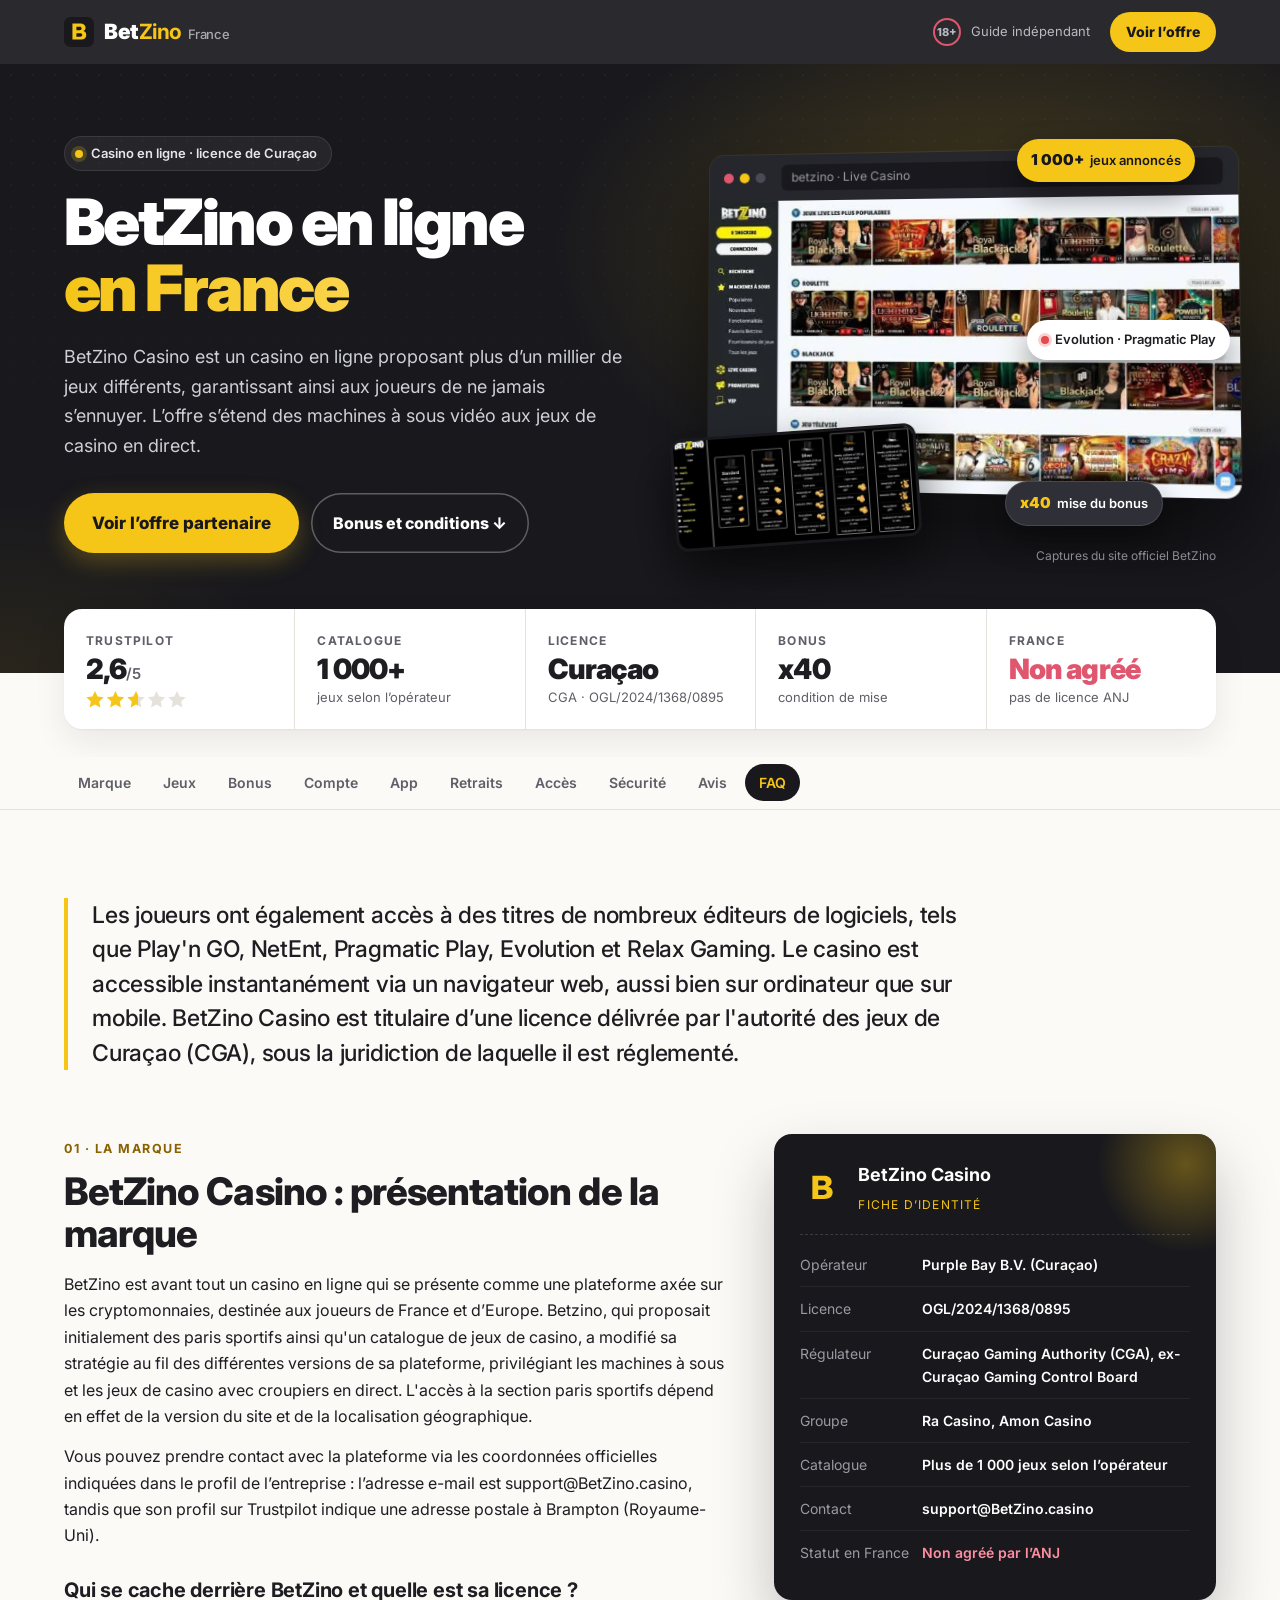
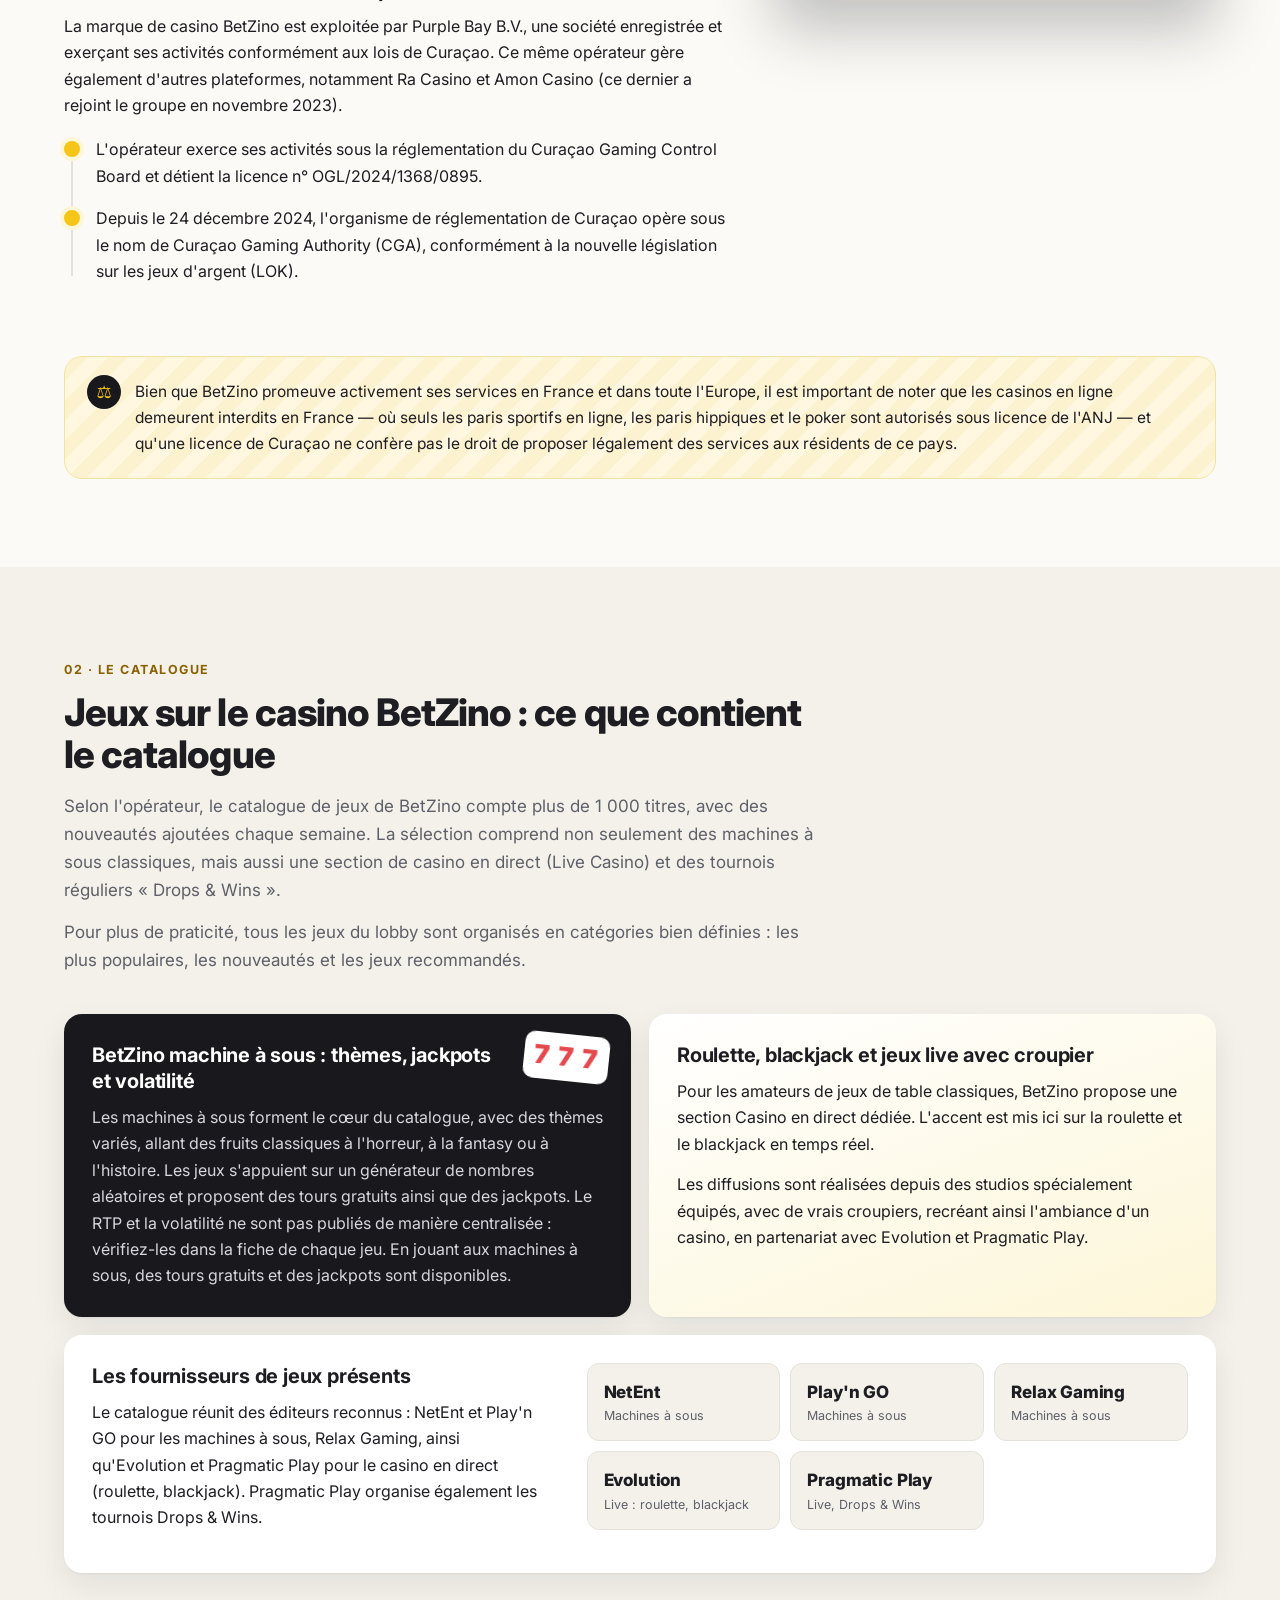
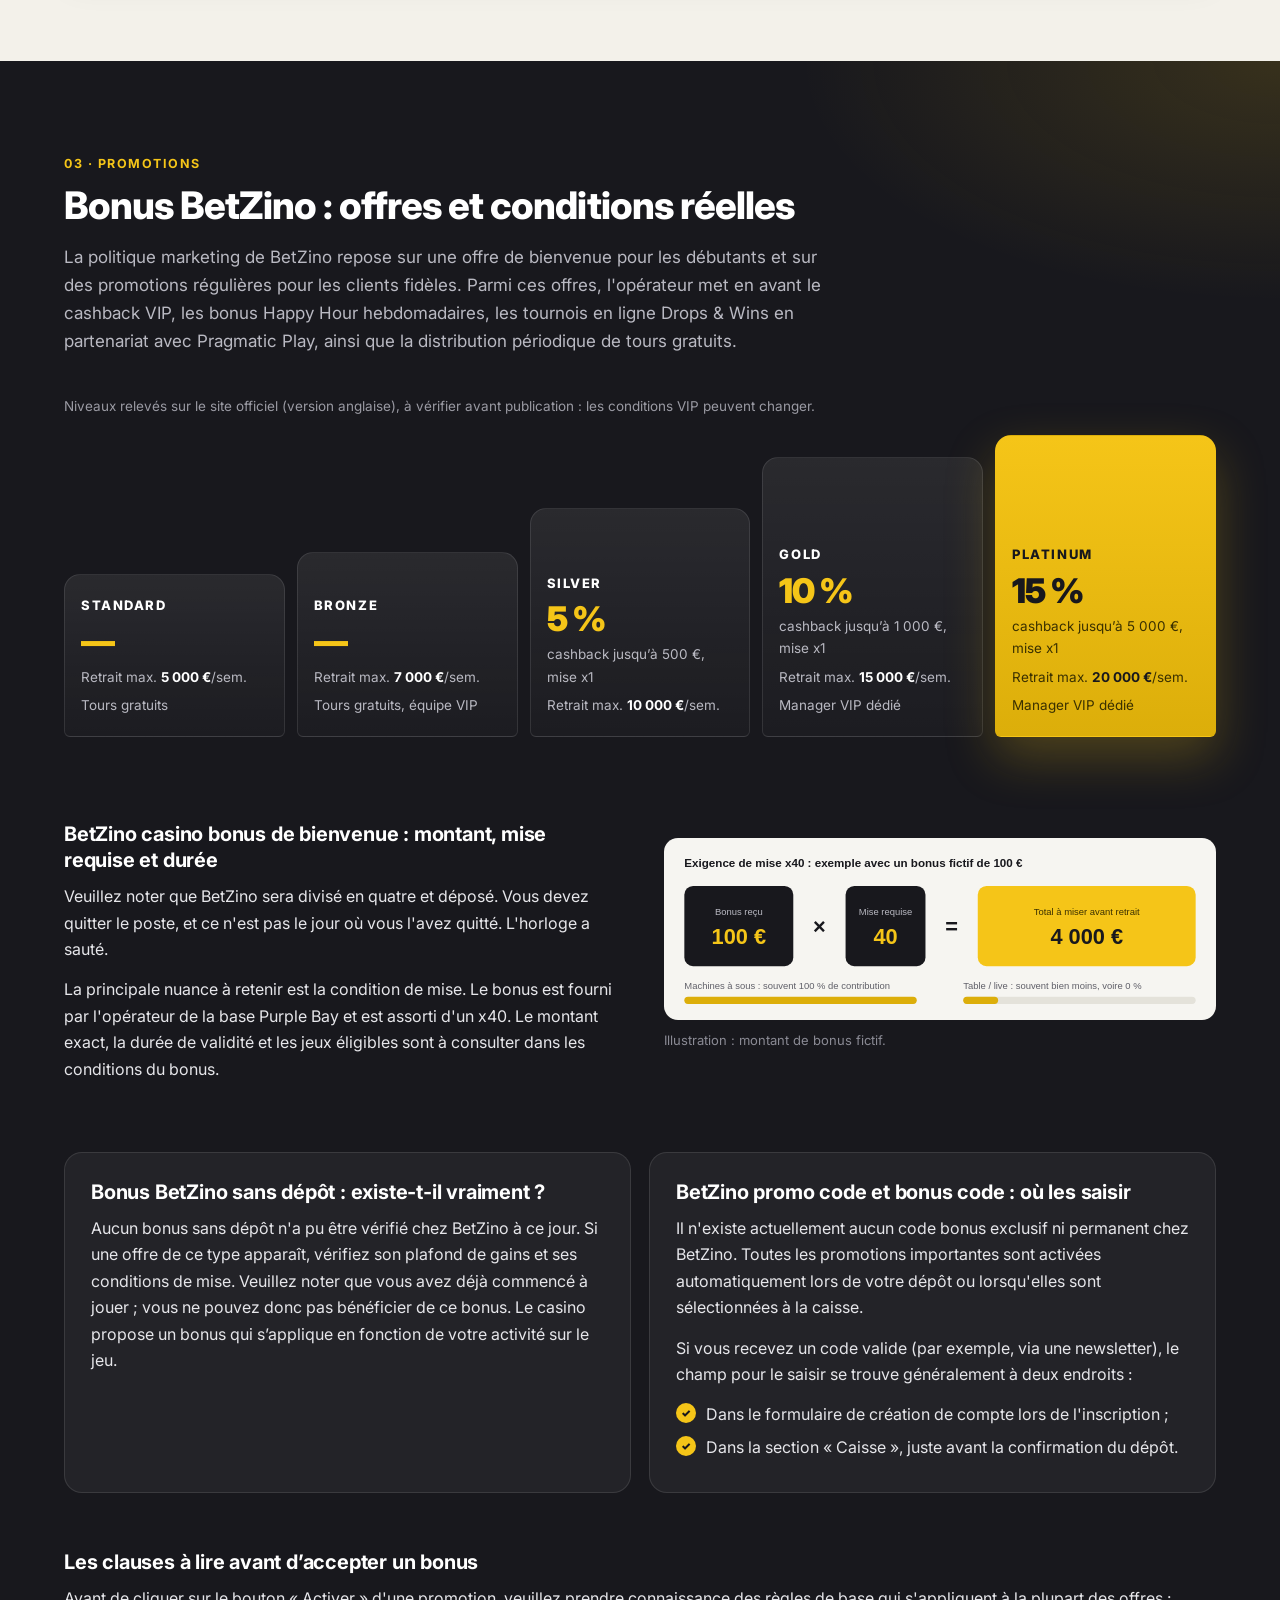
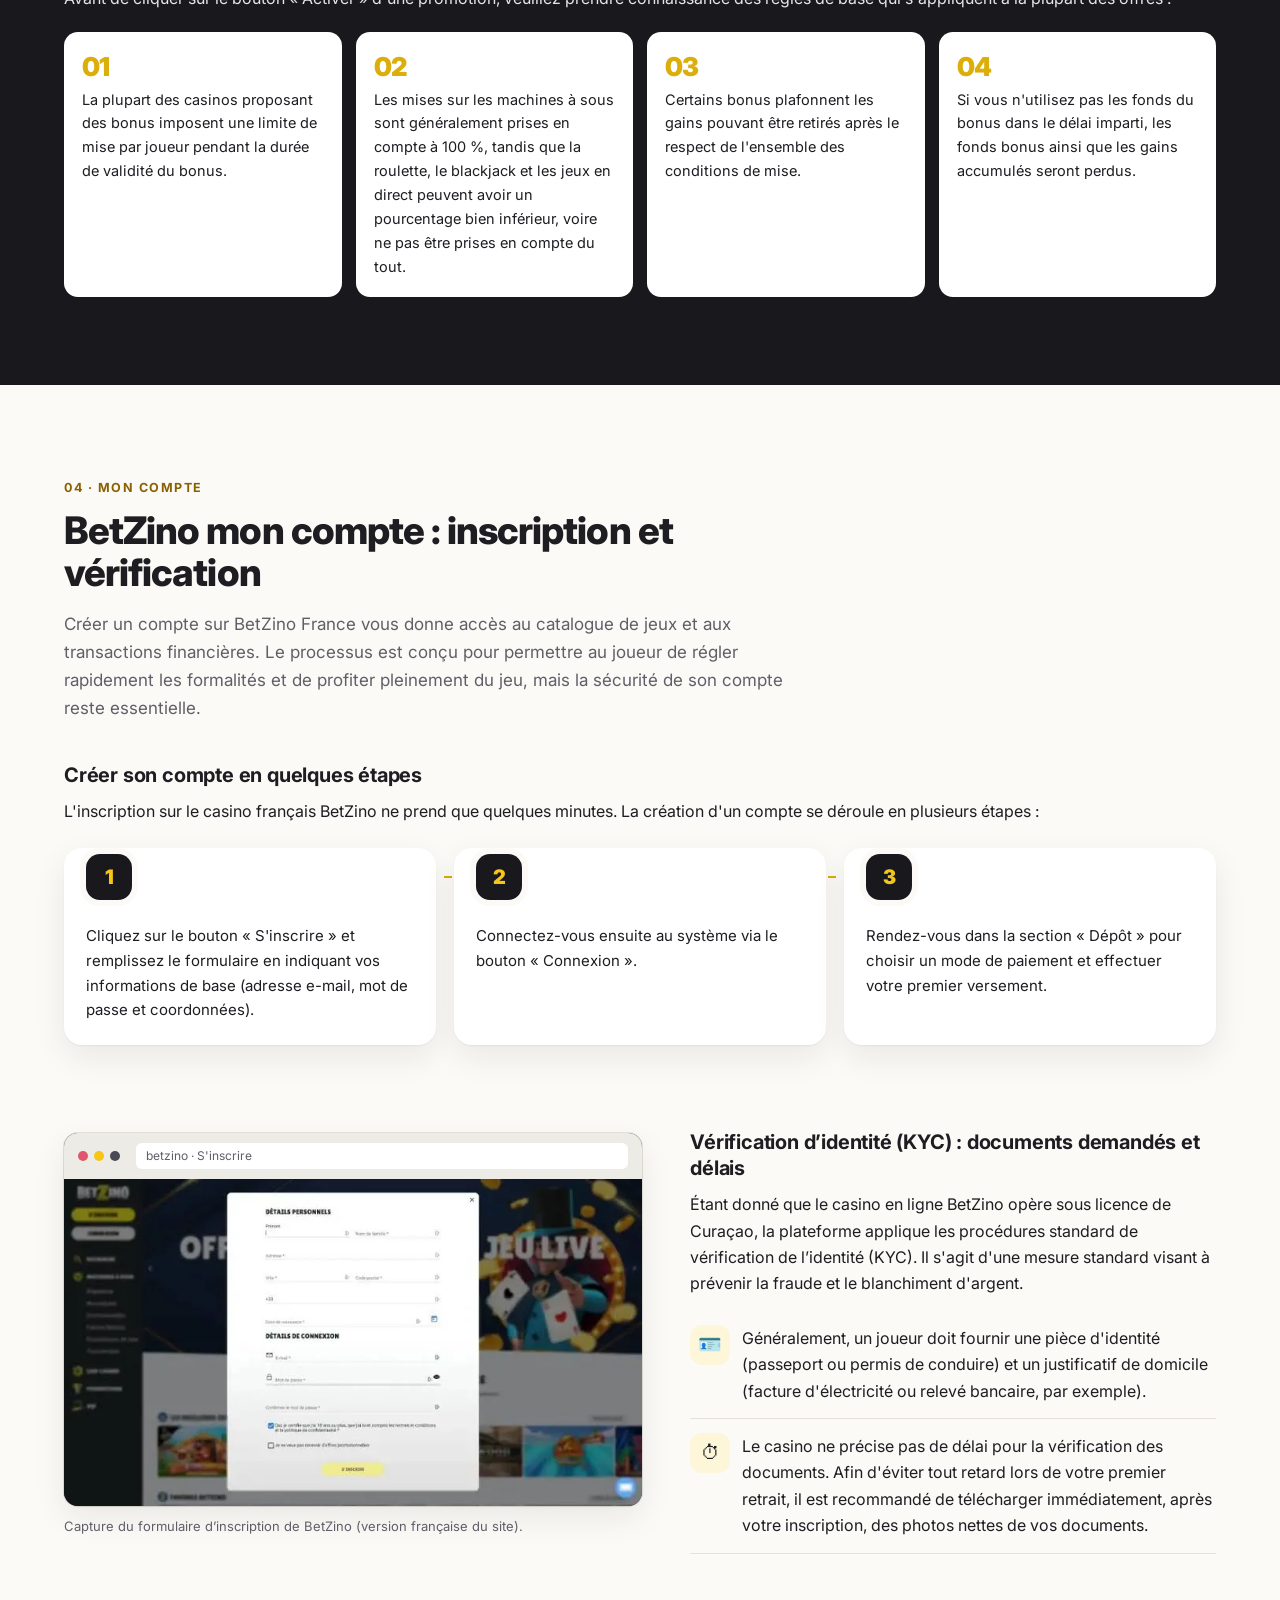
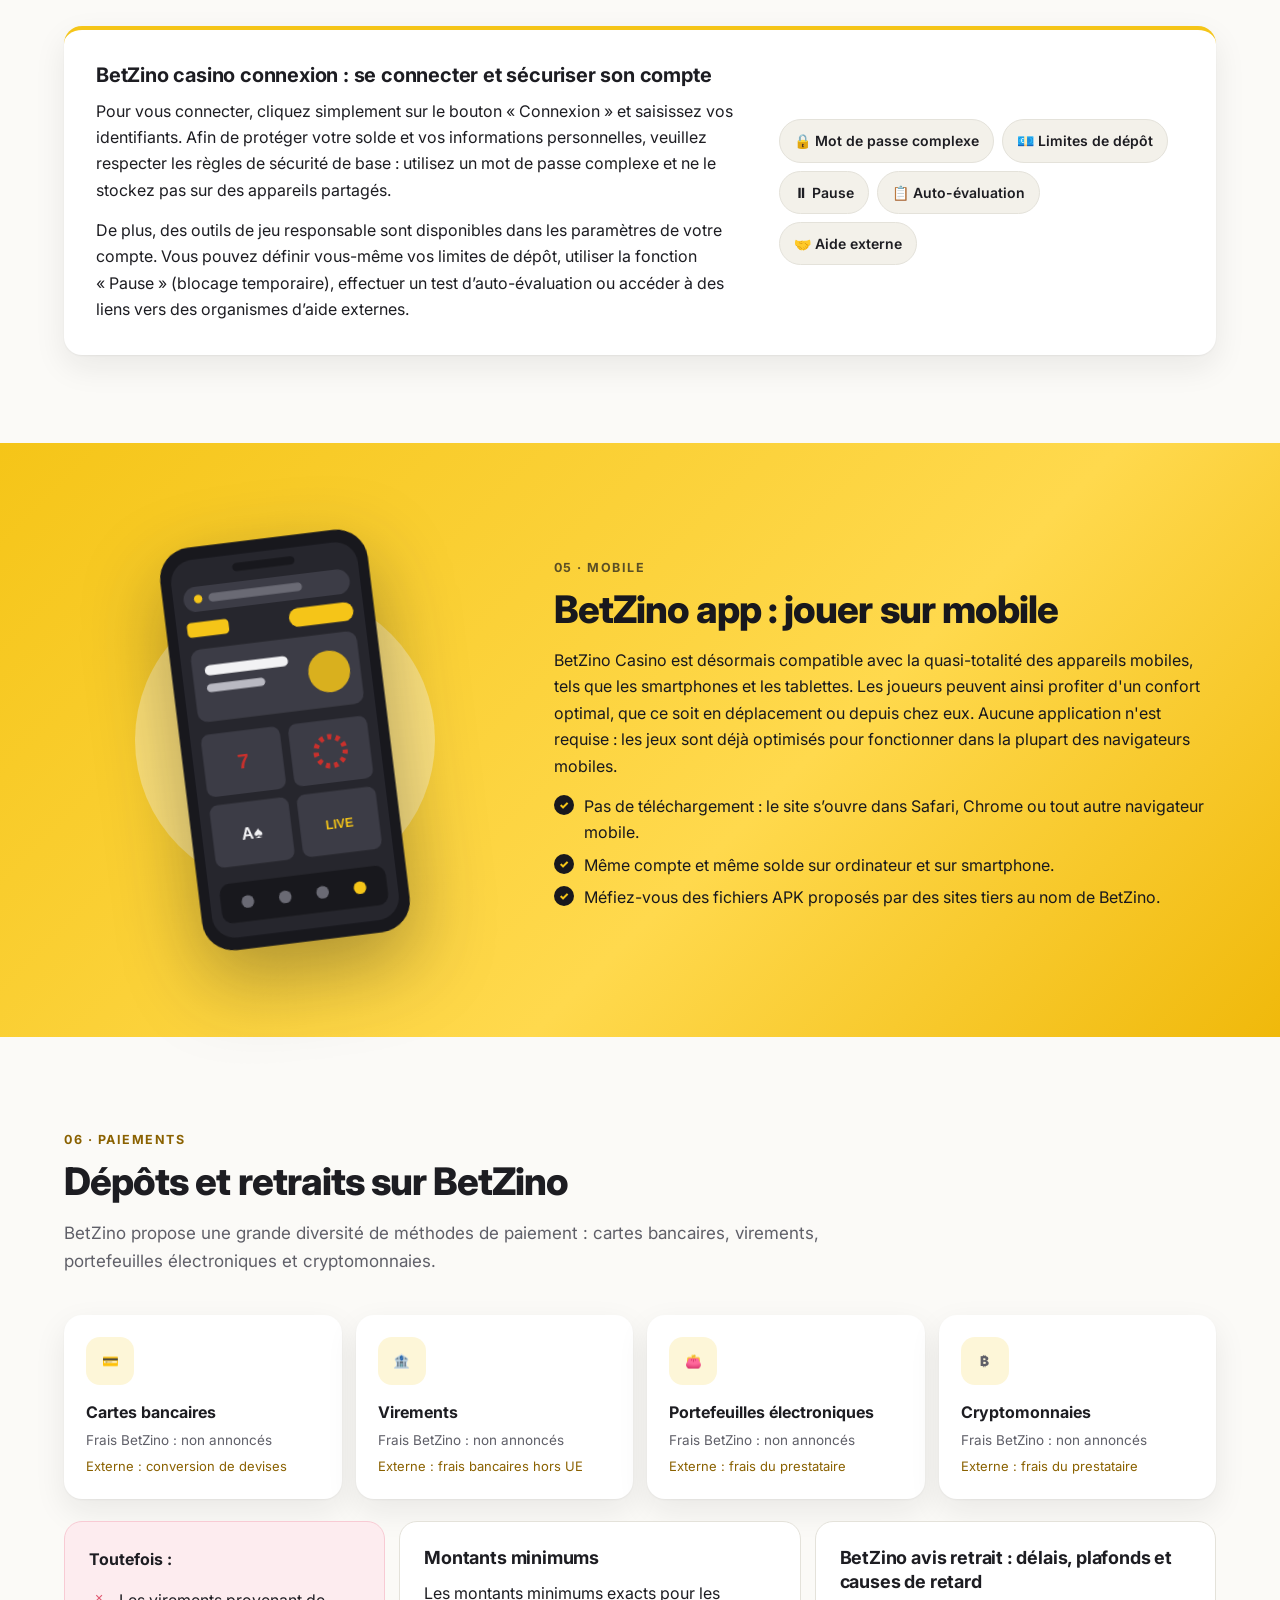
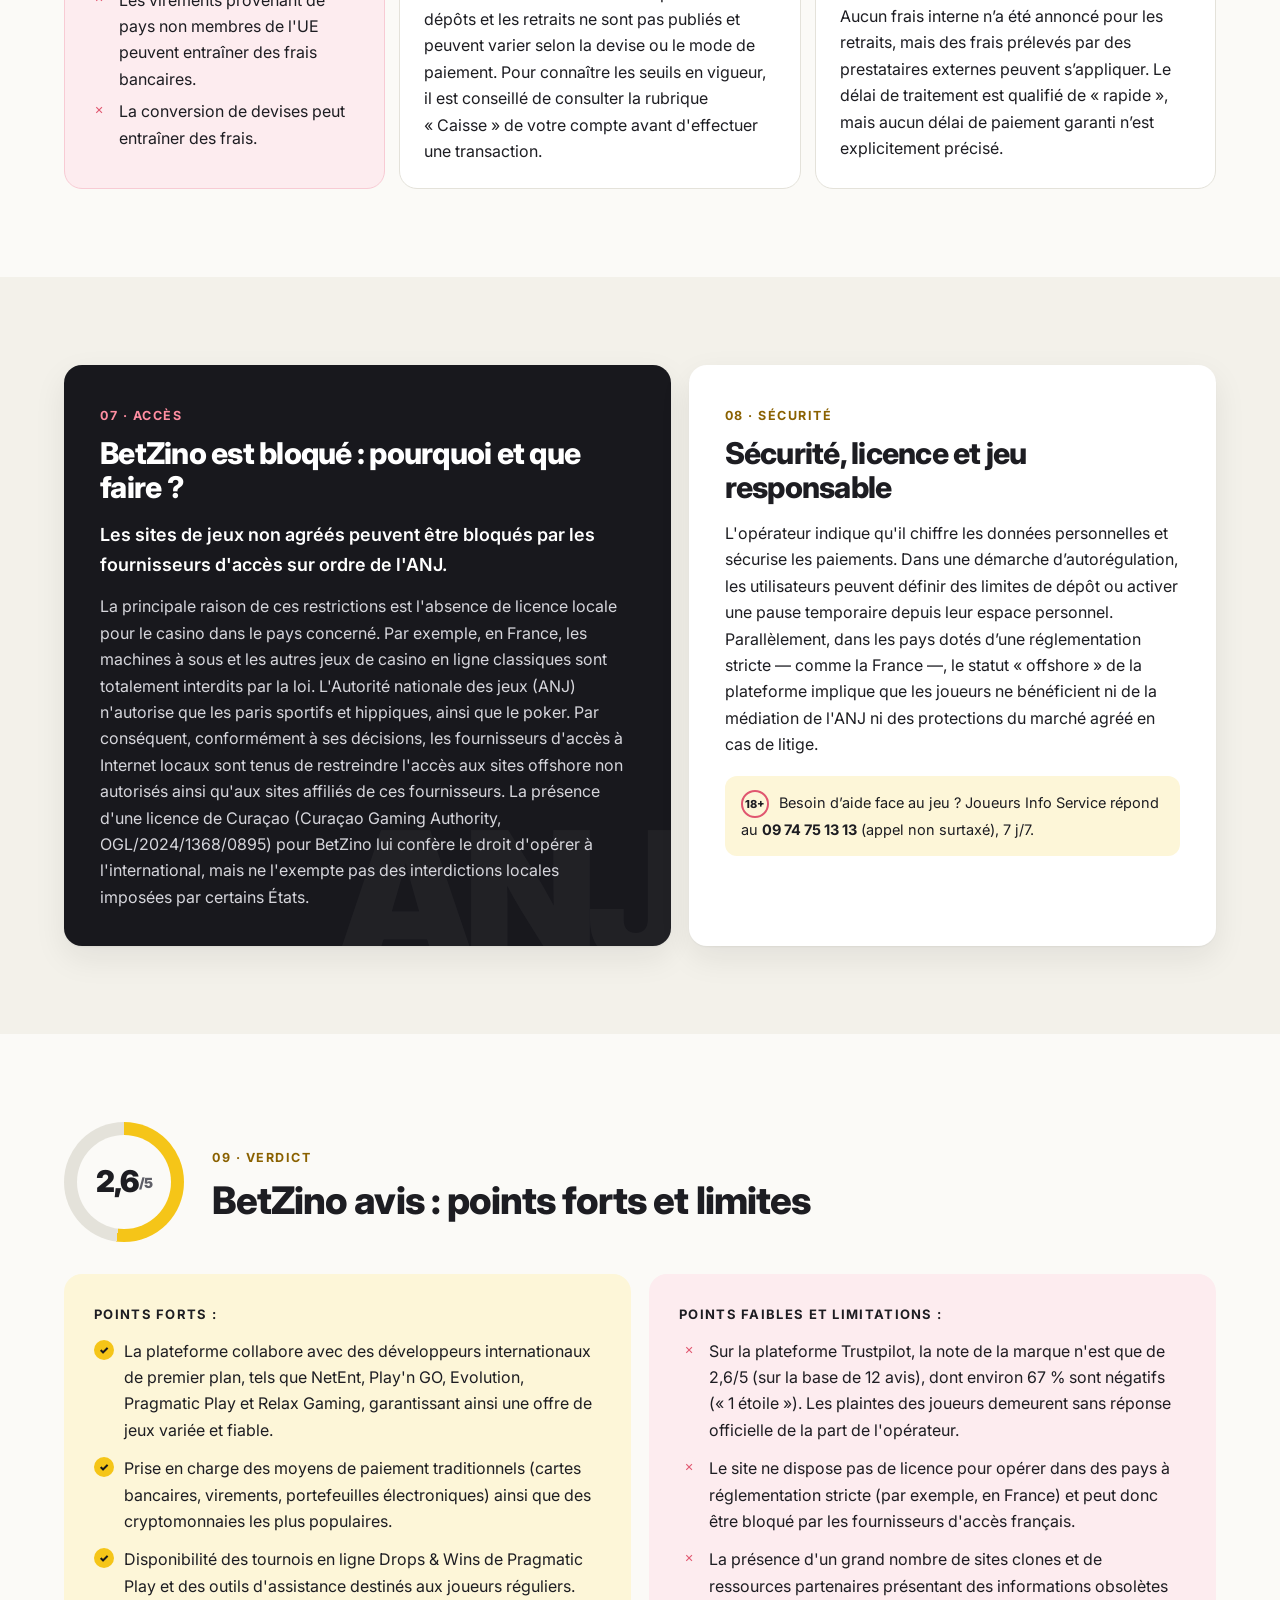
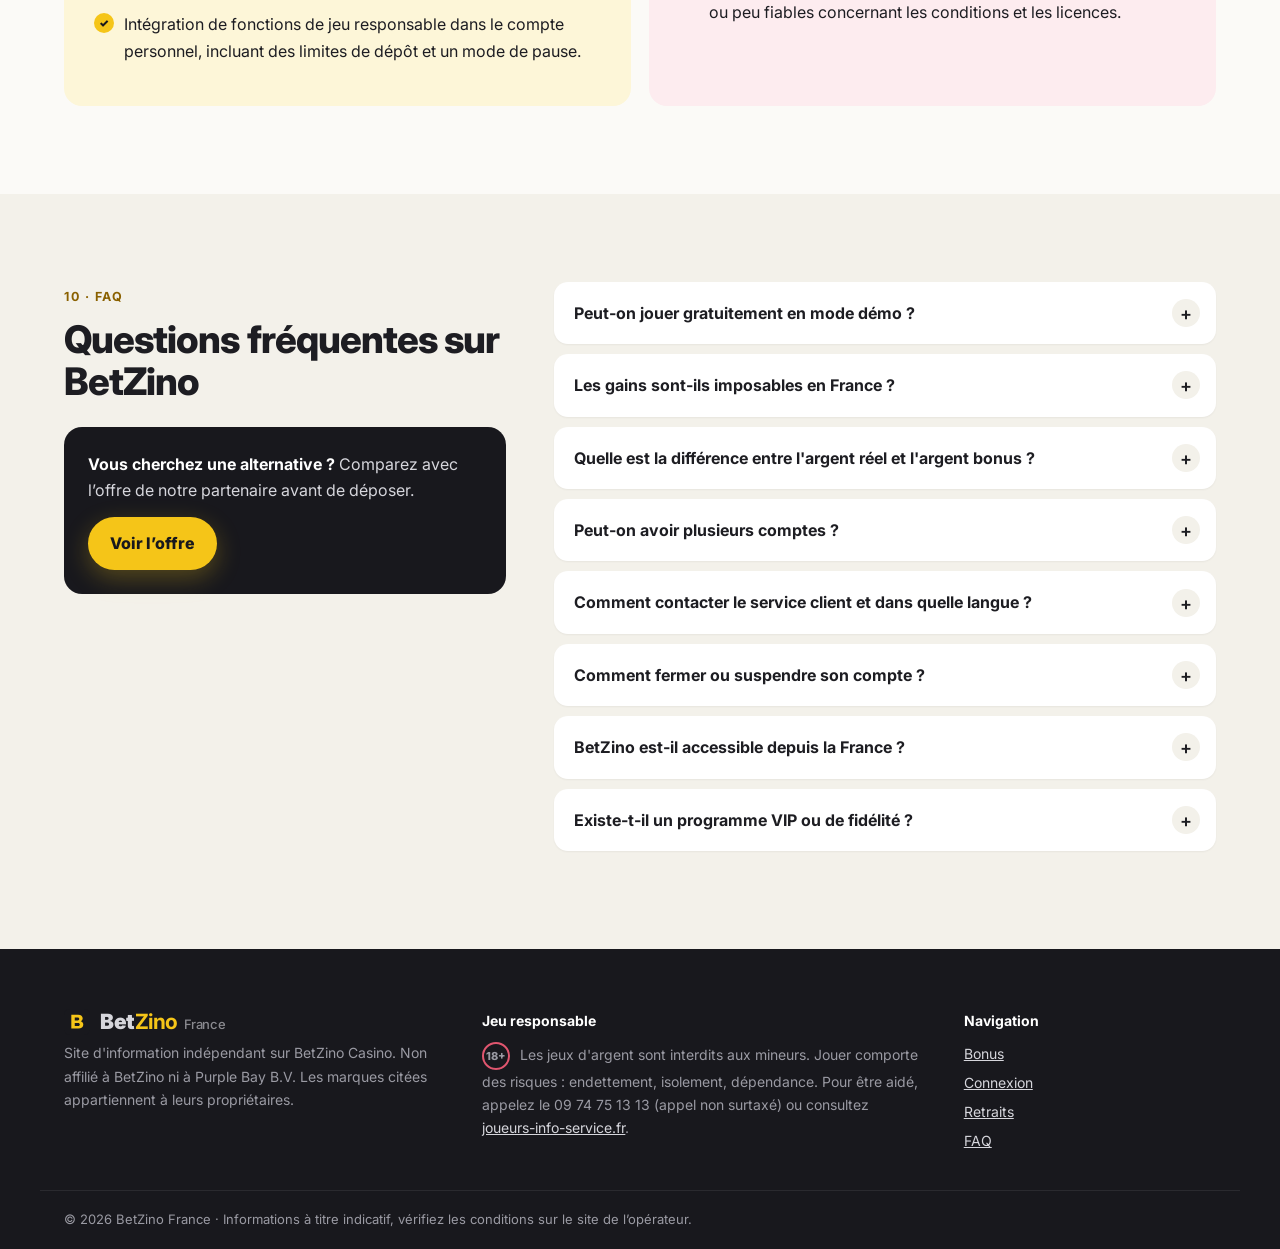
==== index.html @ 8e0146ec "BetZino FR homepage: static HTML/CSS/JS Co-Authored-By: Claude Opus 5.5 (1M context) <noreply@anthro" ====
<!doctype html>
<html lang="fr">
<head>
  <meta charset="utf-8">
  <meta name="viewport" content="width=device-width, initial-scale=1">
  <title>BetZino Casino : avis, bonus, jeux et connexion en France</title>
  <meta name="description" content="BetZino casino en ligne : machines à sous, jeux live, bonus, inscription et retraits. Conditions détaillées et avis à lire avant de jouer. 18+.">
  <link rel="canonical" href="https://betzino-fr.pages.dev/">
  <meta name="robots" content="index, follow">
  <meta property="og:type" content="website">
  <meta property="og:locale" content="fr_FR">
  <meta property="og:title" content="BetZino Casino : avis, bonus, jeux et connexion en France">
  <meta property="og:description" content="BetZino casino en ligne : machines à sous, jeux live, bonus, inscription et retraits. Conditions détaillées et avis à lire avant de jouer. 18+.">
  <meta property="og:url" content="https://betzino-fr.pages.dev/">
  <meta property="og:image" content="https://betzino-fr.pages.dev/img/og-cover.png?v=5">
  <meta property="og:image:width" content="1200">
  <meta property="og:image:height" content="630">
  <meta name="twitter:card" content="summary_large_image">
  <meta name="theme-color" content="#18181d">
  <link rel="icon" href="/img/favicon.svg?v=5" type="image/svg+xml">
  <link rel="icon" href="/img/favicon-32.png?v=5" sizes="32x32" type="image/png">
  <link rel="apple-touch-icon" href="/img/apple-touch-icon.png?v=5">
  <link rel="preconnect" href="https://fonts.googleapis.com">
  <link rel="preconnect" href="https://fonts.gstatic.com" crossorigin>
  <link href="https://fonts.googleapis.com/css2?family=Inter:wght@400;500;600;700;800;900&display=swap" rel="stylesheet">
  <link rel="stylesheet" href="/css/style.css?v=5">
  <script type="application/ld+json">
  {
    "@context": "https://schema.org",
    "@type": "WebPage",
    "name": "BetZino Casino : avis, bonus, jeux et connexion en France",
    "inLanguage": "fr-FR",
    "url": "https://betzino-fr.pages.dev/"
  }
  </script>
  <script type="application/ld+json">
  {
    "@context": "https://schema.org",
    "@type": "FAQPage",
    "mainEntity": [
      {"@type": "Question", "name": "Peut-on jouer gratuitement en mode démo ?", "acceptedAnswer": {"@type": "Answer", "text": "Le casino n'a pas confirmé la disponibilité d'un mode démo gratuit et sans inscription. Pour tester certaines machines à sous en argent fictif, veuillez vous renseigner directement dans le lobby de la plateforme."}},
      {"@type": "Question", "name": "Les gains sont-ils imposables en France ?", "acceptedAnswer": {"@type": "Answer", "text": "En règle générale, les gains des jeux de hasard des joueurs amateurs ne sont pas imposables en France. Cependant, les casinos en ligne étant interdits dans le pays, il est conseillé de consulter un conseiller fiscal pour toute question fiscale spécifique."}},
      {"@type": "Question", "name": "Quelle est la différence entre l'argent réel et l'argent bonus ?", "acceptedAnswer": {"@type": "Answer", "text": "Les fonds réels sont disponibles pour retrait à tout moment, dans la limite des conditions de la caisse. Le solde bonus est soumis à des conditions de mise obligatoires : la mise standard sur le réseau de cet opérateur est de x40. Les fonds ne sont transférés sur le compte principal qu'une fois ces conditions remplies."}},
      {"@type": "Question", "name": "Peut-on avoir plusieurs comptes ?", "acceptedAnswer": {"@type": "Answer", "text": "Il n'existe pas de réglementation spécifique concernant la création de comptes multiples par une même personne dans les informations publiques. Cependant, conformément aux règles générales de la plupart des casinos en ligne, un seul compte est autorisé. Les détails figurent dans les conditions générales d'utilisation."}},
      {"@type": "Question", "name": "Comment contacter le service client et dans quelle langue ?", "acceptedAnswer": {"@type": "Answer", "text": "Le service d'assistance est disponible 24 h/24 et 7 j/7. Vous pouvez contacter les opérateurs par e-mail à l'adresse support@BetZino.casino. Aucune information n'est disponible concernant l'assistance en français du service."}},
      {"@type": "Question", "name": "Comment fermer ou suspendre son compte ?", "acceptedAnswer": {"@type": "Answer", "text": "La section « Jeu responsable » de votre compte personnel vous permet de suspendre temporairement votre compte. BetZino ne fournit pas de procédure détaillée pour fermer définitivement votre profil."}},
      {"@type": "Question", "name": "BetZino est-il accessible depuis la France ?", "acceptedAnswer": {"@type": "Answer", "text": "BetZino se présente comme une plateforme destinée aux utilisateurs français et européens, mais en France, les casinos en ligne sont officiellement interdits. La licence internationale de Curaçao ne lui confère pas le droit légal de proposer ses services aux résidents français."}},
      {"@type": "Question", "name": "Existe-t-il un programme VIP ou de fidélité ?", "acceptedAnswer": {"@type": "Answer", "text": "Oui, le casino annonce la mise en place d'un système de cashback VIP. En règle générale, dans les projets de ce groupe, la participation à des programmes de fidélité spéciaux s’effectue sur invitation personnelle et est réservée aux joueurs les plus actifs."}}
    ]
  }
  </script>
</head>
<body>

<a class="skip" href="#contenu">Aller au contenu</a>

<header class="site-header">
  <div class="wrap header-row">
    <a class="logo" href="/" aria-label="BetZino France, accueil">
      <img src="/img/favicon.svg?v=5" alt="" width="30" height="30">
      <span>Bet<b>Zino</b> <small>France</small></span>
    </a>
    <span class="header-tag"><span class="badge-18">18+</span> Guide indépendant</span>
    <a class="btn btn-sm" href="https://vodds.com/?utm_source=orbitx-bet-fr" target="_blank" rel="nofollow sponsored noopener" data-cta="vodds">Voir l’offre</a>
  </div>
</header>

<section class="hero">
  <div class="wrap hero-grid">
    <div class="hero-text">
      <p class="eyebrow"><span class="dot"></span> Casino en ligne · licence de Curaçao</p>
      <h1>BetZino en ligne <span class="hl">en France</span></h1>
      <p class="lead">BetZino Casino est un casino en ligne proposant plus d’un millier de jeux différents, garantissant ainsi aux joueurs de ne jamais s’ennuyer. L’offre s’étend des machines à sous vidéo aux jeux de casino en direct.</p>
      <div class="hero-cta">
        <a class="btn btn-lg" href="https://vodds.com/?utm_source=orbitx-bet-fr" target="_blank" rel="nofollow sponsored noopener" data-cta="vodds">Voir l’offre partenaire</a>
        <a class="btn btn-ghost" href="#bonus">Bonus et conditions ↓</a>
      </div>
    </div>
    <figure class="hero-shot">
      <div class="browser">
        <div class="browser-bar"><i></i><i></i><i></i><span>betzino · Live Casino</span></div>
        <img src="/img/betzino-live-casino.webp?v=5" alt="Lobby Live Casino de BetZino : blackjack, roulette et jeux télévisés" width="736" height="417">
      </div>
      <div class="shot-mini">
        <img src="/img/betzino-vip-niveaux.webp?v=5" alt="Niveaux VIP de BetZino" width="1200" height="536">
      </div>
      <span class="chip chip-a"><b>1 000+</b> jeux annoncés</span>
      <span class="chip chip-b"><i class="live"></i> Evolution · Pragmatic Play</span>
      <span class="chip chip-c"><b>x40</b> mise du bonus</span>
      <figcaption>Captures du site officiel BetZino</figcaption>
    </figure>
  </div>
</section>

<!-- TEST TEXT -->
<div class="wrap">
  <div class="scorecard">
    <div class="score-cell">
      <span class="score-k">Trustpilot</span>
      <strong>2,6<small>/5</small></strong>
      <span class="stars" style="--p:52%" aria-hidden="true"></span>
    </div>
    <div class="score-cell"><span class="score-k">Catalogue</span><strong>1 000+</strong><span class="score-s">jeux selon l’opérateur</span></div>
    <div class="score-cell"><span class="score-k">Licence</span><strong>Curaçao</strong><span class="score-s">CGA · OGL/2024/1368/0895</span></div>
    <div class="score-cell"><span class="score-k">Bonus</span><strong>x40</strong><span class="score-s">condition de mise</span></div>
    <div class="score-cell score-bad"><span class="score-k">France</span><strong>Non agréé</strong><span class="score-s">pas de licence ANJ</span></div>
  </div>
</div>
<!-- /TEST TEXT -->

<nav class="subnav" aria-label="Sommaire">
  <div class="wrap subnav-row">
    <a href="#marque">Marque</a>
    <a href="#jeux">Jeux</a>
    <a href="#bonus">Bonus</a>
    <a href="#compte">Compte</a>
    <a href="#app">App</a>
    <a href="#paiements">Retraits</a>
    <a href="#bloque">Accès</a>
    <a href="#securite">Sécurité</a>
    <a href="#avis">Avis</a>
    <a href="#faq">FAQ</a>
  </div>
</nav>

<main id="contenu">

  <!-- ============ INTRO + MARQUE ============ -->
  <section id="marque" class="block">
    <div class="wrap">
      <p class="intro reveal">Les joueurs ont également accès à des titres de nombreux éditeurs de logiciels, tels que Play'n GO, NetEnt, Pragmatic Play, Evolution et Relax Gaming. Le casino est accessible instantanément via un navigateur web, aussi bien sur ordinateur que sur mobile. BetZino Casino est titulaire d’une licence délivrée par l'autorité des jeux de Curaçao (CGA), sous la juridiction de laquelle il est réglementé.</p>

      <div class="split split-wide">
        <div class="prose reveal">
          <span class="kicker">01 · La marque</span>
          <h2>BetZino Casino : présentation de la marque</h2>
          <p>BetZino est avant tout un casino en ligne qui se présente comme une plateforme axée sur les cryptomonnaies, destinée aux joueurs de France et d’Europe. Betzino, qui proposait initialement des paris sportifs ainsi qu'un catalogue de jeux de casino, a modifié sa stratégie au fil des différentes versions de sa plateforme, privilégiant les machines à sous et les jeux de casino avec croupiers en direct. L'accès à la section paris sportifs dépend en effet de la version du site et de la localisation géographique.</p>
          <p>Vous pouvez prendre contact avec la plateforme via les coordonnées officielles indiquées dans le profil de l’entreprise : l’adresse e-mail est support@BetZino.casino, tandis que son profil sur Trustpilot indique une adresse postale à Brampton (Royaume-Uni).</p>

          <h3>Qui se cache derrière BetZino et quelle est sa licence ?</h3>
          <p>La marque de casino BetZino est exploitée par Purple Bay B.V., une société enregistrée et exerçant ses activités conformément aux lois de Curaçao. Ce même opérateur gère également d'autres plateformes, notamment Ra Casino et Amon Casino (ce dernier a rejoint le groupe en novembre 2023).</p>
          <ul class="timeline">
            <li>L'opérateur exerce ses activités sous la réglementation du Curaçao Gaming Control Board et détient la licence n° OGL/2024/1368/0895.</li>
            <li>Depuis le 24 décembre 2024, l'organisme de réglementation de Curaçao opère sous le nom de Curaçao Gaming Authority (CGA), conformément à la nouvelle législation sur les jeux d'argent (LOK).</li>
          </ul>
        </div>

        <!-- TEST TEXT -->
        <aside class="id-card reveal" aria-label="Fiche d’identité de BetZino">
          <div class="id-head">
            <img src="/img/favicon.svg?v=5" alt="" width="44" height="44">
            <div><strong>BetZino Casino</strong><span>Fiche d’identité</span></div>
          </div>
          <dl>
            <div><dt>Opérateur</dt><dd>Purple Bay B.V. (Curaçao)</dd></div>
            <div><dt>Licence</dt><dd>OGL/2024/1368/0895</dd></div>
            <div><dt>Régulateur</dt><dd>Curaçao Gaming Authority (CGA), ex-Curaçao Gaming Control Board</dd></div>
            <div><dt>Groupe</dt><dd>Ra Casino, Amon Casino</dd></div>
            <div><dt>Catalogue</dt><dd>Plus de 1 000 jeux selon l’opérateur</dd></div>
            <div><dt>Contact</dt><dd>support@BetZino.casino</dd></div>
            <div class="bad"><dt>Statut en France</dt><dd>Non agréé par l’ANJ</dd></div>
          </dl>
        </aside>
        <!-- /TEST TEXT -->
      </div>

      <p class="legal-band reveal">Bien que BetZino promeuve activement ses services en France et dans toute l'Europe, il est important de noter que les casinos en ligne demeurent interdits en France — où seuls les paris sportifs en ligne, les paris hippiques et le poker sont autorisés sous licence de l'ANJ — et qu'une licence de Curaçao ne confère pas le droit de proposer légalement des services aux résidents de ce pays.</p>
    </div>
  </section>

  <!-- ============ JEUX ============ -->
  <section id="jeux" class="block block-tint">
    <div class="wrap">
      <div class="section-head reveal">
        <span class="kicker">02 · Le catalogue</span>
        <h2>Jeux sur le casino BetZino : ce que contient le catalogue</h2>
        <p>Selon l'opérateur, le catalogue de jeux de BetZino compte plus de 1 000 titres, avec des nouveautés ajoutées chaque semaine. La sélection comprend non seulement des machines à sous classiques, mais aussi une section de casino en direct (Live Casino) et des tournois réguliers « Drops &amp; Wins ».</p>
        <p>Pour plus de praticité, tous les jeux du lobby sont organisés en catégories bien définies : les plus populaires, les nouveautés et les jeux recommandés.</p>
      </div>

      <div class="bento">
        <article class="tile tile-slots reveal">
          <span class="tile-icon" aria-hidden="true">7 7 7</span>
          <h3>BetZino machine à sous : thèmes, jackpots et volatilité</h3>
          <p>Les machines à sous forment le cœur du catalogue, avec des thèmes variés, allant des fruits classiques à l'horreur, à la fantasy ou à l'histoire. Les jeux s'appuient sur un générateur de nombres aléatoires et proposent des tours gratuits ainsi que des jackpots. Le RTP et la volatilité ne sont pas publiés de manière centralisée : vérifiez-les dans la fiche de chaque jeu. En jouant aux machines à sous, des tours gratuits et des jackpots sont disponibles.</p>
        </article>

        <article class="tile tile-live reveal">
          <h3>Roulette, blackjack et jeux live avec croupier</h3>
          <p>Pour les amateurs de jeux de table classiques, BetZino propose une section Casino en direct dédiée. L'accent est mis ici sur la roulette et le blackjack en temps réel.</p>
          <p>Les diffusions sont réalisées depuis des studios spécialement équipés, avec de vrais croupiers, recréant ainsi l'ambiance d'un casino, en partenariat avec Evolution et Pragmatic Play.</p>
        </article>

        <article class="tile tile-providers reveal">
          <h3>Les fournisseurs de jeux présents</h3>
          <p>Le catalogue réunit des éditeurs reconnus : NetEnt et Play'n GO pour les machines à sous, Relax Gaming, ainsi qu'Evolution et Pragmatic Play pour le casino en direct (roulette, blackjack). Pragmatic Play organise également les tournois Drops &amp; Wins.</p>
          <!-- TEST TEXT -->
          <ul class="providers">
            <li><b>NetEnt</b><span>Machines à sous</span></li>
            <li><b>Play'n GO</b><span>Machines à sous</span></li>
            <li><b>Relax Gaming</b><span>Machines à sous</span></li>
            <li><b>Evolution</b><span>Live : roulette, blackjack</span></li>
            <li><b>Pragmatic Play</b><span>Live, Drops &amp; Wins</span></li>
          </ul>
          <!-- /TEST TEXT -->
        </article>
      </div>
    </div>
  </section>

  <!-- ============ BONUS ============ -->
  <section id="bonus" class="block block-dark">
    <div class="wrap">
      <div class="section-head reveal">
        <span class="kicker">03 · Promotions</span>
        <h2>Bonus BetZino : offres et conditions réelles</h2>
        <p>La politique marketing de BetZino repose sur une offre de bienvenue pour les débutants et sur des promotions régulières pour les clients fidèles. Parmi ces offres, l'opérateur met en avant le cashback VIP, les bonus Happy Hour hebdomadaires, les tournois en ligne Drops &amp; Wins en partenariat avec Pragmatic Play, ainsi que la distribution périodique de tours gratuits.</p>
      </div>

      <!-- TEST DATA: niveaux VIP relevés sur la capture du site officiel (version anglaise) fournie dans le docx, date de capture inconnue -->
      <p class="note-dark">Niveaux relevés sur le site officiel (version anglaise), à vérifier avant publication : les conditions VIP peuvent changer.</p>
      <ol class="tiers reveal" aria-label="Niveaux VIP">
        <li style="--h:0"><span class="tier-name">Standard</span><span class="tier-main">—</span><span class="tier-row">Retrait max. <b>5 000 €</b>/sem.</span><span class="tier-row">Tours gratuits</span></li>
        <li style="--h:1"><span class="tier-name">Bronze</span><span class="tier-main">—</span><span class="tier-row">Retrait max. <b>7 000 €</b>/sem.</span><span class="tier-row">Tours gratuits, équipe VIP</span></li>
        <li style="--h:2"><span class="tier-name">Silver</span><span class="tier-main">5 %</span><span class="tier-row">cashback jusqu’à 500 €, mise x1</span><span class="tier-row">Retrait max. <b>10 000 €</b>/sem.</span></li>
        <li style="--h:3"><span class="tier-name">Gold</span><span class="tier-main">10 %</span><span class="tier-row">cashback jusqu’à 1 000 €, mise x1</span><span class="tier-row">Retrait max. <b>15 000 €</b>/sem.</span><span class="tier-row">Manager VIP dédié</span></li>
        <li style="--h:4" class="tier-top"><span class="tier-name">Platinum</span><span class="tier-main">15 %</span><span class="tier-row">cashback jusqu’à 5 000 €, mise x1</span><span class="tier-row">Retrait max. <b>20 000 €</b>/sem.</span><span class="tier-row">Manager VIP dédié</span></li>
      </ol>
      <!-- /TEST DATA -->

      <div class="split split-even">
        <div class="reveal">
          <h3>BetZino casino bonus de bienvenue : montant, mise requise et durée</h3>
          <p>Veuillez noter que BetZino sera divisé en quatre et déposé. Vous devez quitter le poste, et ce n'est pas le jour où vous l'avez quitté. L'horloge a sauté.</p>
          <p>La principale nuance à retenir est la condition de mise. Le bonus est fourni par l'opérateur de la base Purple Bay et est assorti d'un x40. Le montant exact, la durée de validité et les jeux éligibles sont à consulter dans les conditions du bonus.</p>
        </div>
        <figure class="reveal">
          <img class="rounded" src="/img/wager-x40.svg?v=5" alt="Exigence de mise x40 : un bonus de 100 € impose 4 000 € de mises avant retrait" width="760" height="250" loading="lazy">
          <figcaption>Illustration : montant de bonus fictif.</figcaption>
        </figure>
      </div>

      <div class="duo">
        <article class="glass reveal">
          <h3>Bonus BetZino sans dépôt : existe-t-il vraiment ?</h3>
          <p>Aucun bonus sans dépôt n'a pu être vérifié chez BetZino à ce jour. Si une offre de ce type apparaît, vérifiez son plafond de gains et ses conditions de mise. Veuillez noter que vous avez déjà commencé à jouer ; vous ne pouvez donc pas bénéficier de ce bonus. Le casino propose un bonus qui s’applique en fonction de votre activité sur le jeu.</p>
        </article>
        <article class="glass reveal">
          <h3>BetZino promo code et bonus code : où les saisir</h3>
          <p>Il n'existe actuellement aucun code bonus exclusif ni permanent chez BetZino. Toutes les promotions importantes sont activées automatiquement lors de votre dépôt ou lorsqu'elles sont sélectionnées à la caisse.</p>
          <p>Si vous recevez un code valide (par exemple, via une newsletter), le champ pour le saisir se trouve généralement à deux endroits :</p>
          <ul class="check">
            <li>Dans le formulaire de création de compte lors de l'inscription ;</li>
            <li>Dans la section « Caisse », juste avant la confirmation du dépôt.</li>
          </ul>
        </article>
      </div>

      <div class="clauses reveal">
        <h3>Les clauses à lire avant d’accepter un bonus</h3>
        <p>Avant de cliquer sur le bouton « Activer » d'une promotion, veuillez prendre connaissance des règles de base qui s'appliquent à la plupart des offres :</p>
        <ol class="clause-grid">
          <li>La plupart des casinos proposant des bonus imposent une limite de mise par joueur pendant la durée de validité du bonus.</li>
          <li>Les mises sur les machines à sous sont généralement prises en compte à 100 %, tandis que la roulette, le blackjack et les jeux en direct peuvent avoir un pourcentage bien inférieur, voire ne pas être prises en compte du tout.</li>
          <li>Certains bonus plafonnent les gains pouvant être retirés après le respect de l'ensemble des conditions de mise.</li>
          <li>Si vous n'utilisez pas les fonds du bonus dans le délai imparti, les fonds bonus ainsi que les gains accumulés seront perdus.</li>
        </ol>
      </div>
    </div>
  </section>

  <!-- ============ COMPTE ============ -->
  <section id="compte" class="block">
    <div class="wrap">
      <div class="section-head reveal">
        <span class="kicker">04 · Mon compte</span>
        <h2>BetZino mon compte : inscription et vérification</h2>
        <p>Créer un compte sur BetZino France vous donne accès au catalogue de jeux et aux transactions financières. Le processus est conçu pour permettre au joueur de régler rapidement les formalités et de profiter pleinement du jeu, mais la sécurité de son compte reste essentielle.</p>
      </div>

      <h3 class="reveal">Créer son compte en quelques étapes</h3>
      <p class="reveal">L'inscription sur le casino français BetZino ne prend que quelques minutes. La création d'un compte se déroule en plusieurs étapes :</p>
      <ol class="steps reveal">
        <li>Cliquez sur le bouton « S'inscrire » et remplissez le formulaire en indiquant vos informations de base (adresse e-mail, mot de passe et coordonnées).</li>
        <li>Connectez-vous ensuite au système via le bouton « Connexion ».</li>
        <li>Rendez-vous dans la section « Dépôt » pour choisir un mode de paiement et effectuer votre premier versement.</li>
      </ol>

      <div class="split split-shot">
        <figure class="reveal">
          <div class="browser browser-light">
            <div class="browser-bar"><i></i><i></i><i></i><span>betzino · S'inscrire</span></div>
            <img src="/img/betzino-inscription.webp?v=5" alt="Formulaire d’inscription BetZino : détails personnels et détails de connexion" width="736" height="417" loading="lazy">
          </div>
          <figcaption>Capture du formulaire d’inscription de BetZino (version française du site).</figcaption>
        </figure>
        <div class="reveal">
          <h3>Vérification d’identité (KYC) : documents demandés et délais</h3>
          <p>Étant donné que le casino en ligne BetZino opère sous licence de Curaçao, la plateforme applique les procédures standard de vérification de l’identité (KYC). Il s'agit d'une mesure standard visant à prévenir la fraude et le blanchiment d'argent.</p>
          <ul class="doc-list">
            <li><span aria-hidden="true">🪪</span>Généralement, un joueur doit fournir une pièce d'identité (passeport ou permis de conduire) et un justificatif de domicile (facture d'électricité ou relevé bancaire, par exemple).</li>
            <li><span aria-hidden="true">⏱</span>Le casino ne précise pas de délai pour la vérification des documents. Afin d'éviter tout retard lors de votre premier retrait, il est recommandé de télécharger immédiatement, après votre inscription, des photos nettes de vos documents.</li>
          </ul>
        </div>
      </div>

      <div class="login-box reveal">
        <div>
          <h3>BetZino casino connexion : se connecter et sécuriser son compte</h3>
          <p>Pour vous connecter, cliquez simplement sur le bouton « Connexion » et saisissez vos identifiants. Afin de protéger votre solde et vos informations personnelles, veuillez respecter les règles de sécurité de base : utilisez un mot de passe complexe et ne le stockez pas sur des appareils partagés.</p>
          <p>De plus, des outils de jeu responsable sont disponibles dans les paramètres de votre compte. Vous pouvez définir vous-même vos limites de dépôt, utiliser la fonction « Pause » (blocage temporaire), effectuer un test d’auto-évaluation ou accéder à des liens vers des organismes d’aide externes.</p>
        </div>
        <!-- TEST TEXT -->
        <ul class="tool-chips" aria-label="Outils du compte">
          <li>🔒 Mot de passe complexe</li>
          <li>💶 Limites de dépôt</li>
          <li>⏸ Pause</li>
          <li>📋 Auto-évaluation</li>
          <li>🤝 Aide externe</li>
        </ul>
        <!-- /TEST TEXT -->
      </div>
    </div>
  </section>

  <!-- ============ APP ============ -->
  <section id="app" class="block block-gold">
    <div class="wrap split split-app">
      <figure class="phone-wrap reveal">
        <img src="/img/mobile-browser.svg?v=5" alt="Casino BetZino ouvert dans le navigateur d’un smartphone" width="220" height="400" loading="lazy">
      </figure>
      <div class="reveal">
        <span class="kicker">05 · Mobile</span>
        <h2>BetZino app : jouer sur mobile</h2>
        <p>BetZino Casino est désormais compatible avec la quasi-totalité des appareils mobiles, tels que les smartphones et les tablettes. Les joueurs peuvent ainsi profiter d'un confort optimal, que ce soit en déplacement ou depuis chez eux. Aucune application n'est requise : les jeux sont déjà optimisés pour fonctionner dans la plupart des navigateurs mobiles.</p>
        <!-- TEST TEXT -->
        <ul class="check">
          <li>Pas de téléchargement : le site s’ouvre dans Safari, Chrome ou tout autre navigateur mobile.</li>
          <li>Même compte et même solde sur ordinateur et sur smartphone.</li>
          <li>Méfiez-vous des fichiers APK proposés par des sites tiers au nom de BetZino.</li>
        </ul>
        <!-- /TEST TEXT -->
      </div>
    </div>
  </section>

  <!-- ============ PAIEMENTS ============ -->
  <section id="paiements" class="block">
    <div class="wrap">
      <div class="section-head reveal">
        <span class="kicker">06 · Paiements</span>
        <h2>Dépôts et retraits sur BetZino</h2>
        <p>BetZino propose une grande diversité de méthodes de paiement : cartes bancaires, virements, portefeuilles électroniques et cryptomonnaies.</p>
      </div>

      <!-- TEST TEXT -->
      <ul class="pay-grid reveal">
        <li><span class="pay-ico" aria-hidden="true">💳</span><b>Cartes bancaires</b><span>Frais BetZino : non annoncés</span><em>Externe : conversion de devises</em></li>
        <li><span class="pay-ico" aria-hidden="true">🏦</span><b>Virements</b><span>Frais BetZino : non annoncés</span><em>Externe : frais bancaires hors UE</em></li>
        <li><span class="pay-ico" aria-hidden="true">👛</span><b>Portefeuilles électroniques</b><span>Frais BetZino : non annoncés</span><em>Externe : frais du prestataire</em></li>
        <li><span class="pay-ico" aria-hidden="true">₿</span><b>Cryptomonnaies</b><span>Frais BetZino : non annoncés</span><em>Externe : frais du prestataire</em></li>
      </ul>
      <!-- /TEST TEXT -->

      <div class="pay-row">
        <div class="pay-warn reveal">
          <p>Toutefois :</p>
          <ul class="cross">
            <li>Les virements provenant de pays non membres de l'UE peuvent entraîner des frais bancaires.</li>
            <li>La conversion de devises peut entraîner des frais.</li>
          </ul>
        </div>
        <article class="reveal">
          <h3>Montants minimums</h3>
          <p>Les montants minimums exacts pour les dépôts et les retraits ne sont pas publiés et peuvent varier selon la devise ou le mode de paiement. Pour connaître les seuils en vigueur, il est conseillé de consulter la rubrique « Caisse » de votre compte avant d'effectuer une transaction.</p>
        </article>
        <article class="reveal">
          <h3>BetZino avis retrait : délais, plafonds et causes de retard</h3>
          <p>Aucun frais interne n’a été annoncé pour les retraits, mais des frais prélevés par des prestataires externes peuvent s’appliquer. Le délai de traitement est qualifié de « rapide », mais aucun délai de paiement garanti n’est explicitement précisé.</p>
        </article>
      </div>
    </div>
  </section>

  <!-- ============ BLOQUE + SECURITE ============ -->
  <div class="block block-tint">
    <div class="wrap pair">
      <section id="bloque" class="panel panel-alert reveal">
        <span class="watermark" aria-hidden="true">ANJ</span>
        <span class="kicker">07 · Accès</span>
        <h2>BetZino est bloqué : pourquoi et que faire ?</h2>
        <p class="panel-lead">Les sites de jeux non agréés peuvent être bloqués par les fournisseurs d'accès sur ordre de l'ANJ.</p>
        <p>La principale raison de ces restrictions est l'absence de licence locale pour le casino dans le pays concerné. Par exemple, en France, les machines à sous et les autres jeux de casino en ligne classiques sont totalement interdits par la loi. L'Autorité nationale des jeux (ANJ) n'autorise que les paris sportifs et hippiques, ainsi que le poker. Par conséquent, conformément à ses décisions, les fournisseurs d'accès à Internet locaux sont tenus de restreindre l'accès aux sites offshore non autorisés ainsi qu'aux sites affiliés de ces fournisseurs. La présence d'une licence de Curaçao (Curaçao Gaming Authority, OGL/2024/1368/0895) pour BetZino lui confère le droit d'opérer à l'international, mais ne l'exempte pas des interdictions locales imposées par certains États.</p>
      </section>
      <section id="securite" class="panel reveal">
        <span class="kicker">08 · Sécurité</span>
        <h2>Sécurité, licence et jeu responsable</h2>
        <p>L'opérateur indique qu'il chiffre les données personnelles et sécurise les paiements. Dans une démarche d’autorégulation, les utilisateurs peuvent définir des limites de dépôt ou activer une pause temporaire depuis leur espace personnel. Parallèlement, dans les pays dotés d’une réglementation stricte — comme la France —, le statut « offshore » de la plateforme implique que les joueurs ne bénéficient ni de la médiation de l'ANJ ni des protections du marché agréé en cas de litige.</p>
        <!-- TEST TEXT -->
        <p class="helpline"><span class="badge-18">18+</span> Besoin d’aide face au jeu ? Joueurs Info Service répond au <b>09 74 75 13 13</b> (appel non surtaxé), 7 j/7.</p>
        <!-- /TEST TEXT -->
      </section>
    </div>
  </div>

  <!-- ============ AVIS ============ -->
  <section id="avis" class="block">
    <div class="wrap">
      <div class="verdict reveal">
        <!-- TEST TEXT -->
        <div class="ring" style="--p:52%" aria-label="Note Trustpilot 2,6 sur 5"><span>2,6<small>/5</small></span></div>
        <!-- /TEST TEXT -->
        <div>
          <span class="kicker">09 · Verdict</span>
          <h2>BetZino avis : points forts et limites</h2>
        </div>
      </div>
      <div class="pros-cons">
        <div class="pc pc-pros reveal">
          <h4>Points forts :</h4>
          <ul class="check">
            <li>La plateforme collabore avec des développeurs internationaux de premier plan, tels que NetEnt, Play'n GO, Evolution, Pragmatic Play et Relax Gaming, garantissant ainsi une offre de jeux variée et fiable.</li>
            <li>Prise en charge des moyens de paiement traditionnels (cartes bancaires, virements, portefeuilles électroniques) ainsi que des cryptomonnaies les plus populaires.</li>
            <li>Disponibilité des tournois en ligne Drops &amp; Wins de Pragmatic Play et des outils d'assistance destinés aux joueurs réguliers.</li>
            <li>Intégration de fonctions de jeu responsable dans le compte personnel, incluant des limites de dépôt et un mode de pause.</li>
          </ul>
        </div>
        <div class="pc pc-cons reveal">
          <h4>Points faibles et limitations :</h4>
          <ul class="cross">
            <li>Sur la plateforme Trustpilot, la note de la marque n'est que de 2,6/5 (sur la base de 12 avis), dont environ 67 % sont négatifs (« 1 étoile »). Les plaintes des joueurs demeurent sans réponse officielle de la part de l'opérateur.</li>
            <li>Le site ne dispose pas de licence pour opérer dans des pays à réglementation stricte (par exemple, en France) et peut donc être bloqué par les fournisseurs d'accès français.</li>
            <li>La présence d'un grand nombre de sites clones et de ressources partenaires présentant des informations obsolètes ou peu fiables concernant les conditions et les licences.</li>
          </ul>
        </div>
      </div>
    </div>
  </section>

  <!-- ============ FAQ ============ -->
  <section id="faq" class="block block-tint">
    <div class="wrap faq-layout">
      <div class="faq-side reveal">
        <span class="kicker">10 · FAQ</span>
        <h2>Questions fréquentes sur BetZino</h2>
        <!-- TEST TEXT -->
        <div class="cta-card">
          <p><strong>Vous cherchez une alternative ?</strong> Comparez avec l’offre de notre partenaire avant de déposer.</p>
          <a class="btn" href="https://vodds.com/?utm_source=orbitx-bet-fr" target="_blank" rel="nofollow sponsored noopener" data-cta="vodds">Voir l’offre</a>
        </div>
        <!-- /TEST TEXT -->
      </div>
      <div class="faq reveal">
        <details><summary>Peut-on jouer gratuitement en mode démo ?</summary><p>Le casino n'a pas confirmé la disponibilité d'un mode démo gratuit et sans inscription. Pour tester certaines machines à sous en argent fictif, veuillez vous renseigner directement dans le lobby de la plateforme.</p></details>
        <details><summary>Les gains sont-ils imposables en France ?</summary><p>En règle générale, les gains des jeux de hasard des joueurs amateurs ne sont pas imposables en France. Cependant, les casinos en ligne étant interdits dans le pays, il est conseillé de consulter un conseiller fiscal pour toute question fiscale spécifique.</p></details>
        <details><summary>Quelle est la différence entre l'argent réel et l'argent bonus ?</summary><p>Les fonds réels sont disponibles pour retrait à tout moment, dans la limite des conditions de la caisse. Le solde bonus est soumis à des conditions de mise obligatoires : la mise standard sur le réseau de cet opérateur est de x40. Les fonds ne sont transférés sur le compte principal qu'une fois ces conditions remplies.</p></details>
        <details><summary>Peut-on avoir plusieurs comptes ?</summary><p>Il n'existe pas de réglementation spécifique concernant la création de comptes multiples par une même personne dans les informations publiques. Cependant, conformément aux règles générales de la plupart des casinos en ligne, un seul compte est autorisé. Les détails figurent dans les conditions générales d'utilisation.</p></details>
        <details><summary>Comment contacter le service client et dans quelle langue ?</summary><p>Le service d'assistance est disponible 24 h/24 et 7 j/7. Vous pouvez contacter les opérateurs par e-mail à l'adresse support@BetZino.casino. Aucune information n'est disponible concernant l'assistance en français du service.</p></details>
        <details><summary>Comment fermer ou suspendre son compte ?</summary><p>La section « Jeu responsable » de votre compte personnel vous permet de suspendre temporairement votre compte. BetZino ne fournit pas de procédure détaillée pour fermer définitivement votre profil.</p></details>
        <details><summary>BetZino est-il accessible depuis la France ?</summary><p>BetZino se présente comme une plateforme destinée aux utilisateurs français et européens, mais en France, les casinos en ligne sont officiellement interdits. La licence internationale de Curaçao ne lui confère pas le droit légal de proposer ses services aux résidents français.</p></details>
        <details><summary>Existe-t-il un programme VIP ou de fidélité ?</summary><p>Oui, le casino annonce la mise en place d'un système de cashback VIP. En règle générale, dans les projets de ce groupe, la participation à des programmes de fidélité spéciaux s’effectue sur invitation personnelle et est réservée aux joueurs les plus actifs.</p></details>
      </div>
    </div>
  </section>
</main>

<footer class="site-footer">
  <div class="wrap footer-grid">
    <div>
      <a class="logo" href="/"><img src="/img/favicon.svg?v=5" alt="" width="26" height="26"><span>Bet<b>Zino</b> <small>France</small></span></a>
      <p class="muted">Site d'information indépendant sur BetZino Casino. Non affilié à BetZino ni à Purple Bay B.V. Les marques citées appartiennent à leurs propriétaires.</p>
    </div>
    <div>
      <p class="footer-title">Jeu responsable</p>
      <p class="muted"><span class="badge-18">18+</span> Les jeux d'argent sont interdits aux mineurs. Jouer comporte des risques : endettement, isolement, dépendance. Pour être aidé, appelez le 09 74 75 13 13 (appel non surtaxé) ou consultez <a href="https://www.joueurs-info-service.fr/" rel="nofollow noopener" target="_blank">joueurs-info-service.fr</a>.</p>
    </div>
    <div>
      <p class="footer-title">Navigation</p>
      <ul class="footer-links">
        <li><a href="#bonus">Bonus</a></li>
        <li><a href="#compte">Connexion</a></li>
        <li><a href="#paiements">Retraits</a></li>
        <li><a href="#faq">FAQ</a></li>
      </ul>
    </div>
  </div>
  <div class="wrap footer-bottom muted">© <span data-year>2026</span> BetZino France · Informations à titre indicatif, vérifiez les conditions sur le site de l’opérateur.</div>
</footer>

<script src="/js/main.js?v=5" defer></script>
</body>
</html>
---- css/style.css ----
:root {
  --night: #18181d;
  --night-2: #222228;
  --night-3: #2f2f37;
  --ink: #1d1d22;
  --muted: #5f5f68;
  --line: #e4e2da;
  --bg: #fbfaf7;
  --tint: #f3f1ea;
  --card: #ffffff;
  --brand: #f5c518;
  --brand-dark: #dcae0a;
  --brand-soft: #fdf6d8;
  --link: #8a6100;
  --ok: #1a9b5b;
  --bad: #e0566f;
  --bad-soft: #fdecef;
  --radius: 18px;
  --shadow: 0 1px 2px rgba(24, 24, 29, .05), 0 12px 32px rgba(24, 24, 29, .08);
  --header-h: 64px;
  --subnav-h: 52px;
}

*, *::before, *::after { box-sizing: border-box; }
html { scroll-behavior: smooth; scroll-padding-top: calc(var(--header-h) + var(--subnav-h) + 16px); }
body {
  margin: 0;
  font: 16px/1.65 Inter, system-ui, -apple-system, "Segoe UI", Roboto, sans-serif;
  color: var(--ink);
  background: var(--bg);
  -webkit-font-smoothing: antialiased;
  overflow-x: hidden;
}
img { max-width: 100%; height: auto; display: block; }
a { color: var(--link); }
h2 { font-size: clamp(26px, 3.2vw, 38px); line-height: 1.12; letter-spacing: -.025em; margin: 0 0 16px; font-weight: 800; }
h3 { font-size: 20px; line-height: 1.3; margin: 28px 0 10px; letter-spacing: -.01em; }
h4 { font-size: 16px; margin: 0 0 12px; }
p { margin: 0 0 14px; }
ul, ol { margin: 0 0 16px; padding-left: 22px; }
li { margin-bottom: 6px; }
figure { margin: 0; }
figcaption { margin-top: 10px; font-size: 13px; color: var(--muted); }
.wrap { width: 100%; max-width: 1200px; margin: 0 auto; padding-inline: 24px; }
.muted { color: var(--muted); }
.skip { position: absolute; left: -9999px; }
.skip:focus { left: 12px; top: 12px; z-index: 100; background: #fff; padding: 8px 12px; }

.kicker { display: inline-block; font-size: 12.5px; font-weight: 700; letter-spacing: .12em; text-transform: uppercase; color: var(--link); margin-bottom: 10px; }

/* ---------- buttons ---------- */
.btn {
  display: inline-flex; align-items: center; justify-content: center; gap: 8px;
  padding: 13px 22px; border-radius: 999px;
  background: var(--brand); color: var(--night);
  font-weight: 800; text-decoration: none; border: 0; cursor: pointer;
  box-shadow: 0 8px 24px rgba(245, 197, 24, .28);
  transition: background .15s, transform .15s, box-shadow .15s;
}
.btn:hover { background: var(--brand-dark); transform: translateY(-2px); box-shadow: 0 12px 28px rgba(245, 197, 24, .38); }
.btn-sm { padding: 8px 16px; font-size: 14px; box-shadow: none; }
.btn-lg { padding: 16px 28px; font-size: 17px; }
.btn-ghost { background: transparent; color: #fff; box-shadow: inset 0 0 0 1.5px rgba(255,255,255,.3); }
.btn-ghost:hover { background: rgba(255,255,255,.08); box-shadow: inset 0 0 0 1.5px rgba(255,255,255,.5); }

/* ---------- header ---------- */
.site-header { position: sticky; top: 0; z-index: 60; background: rgba(24, 24, 29, .92); backdrop-filter: blur(10px); color: #fff; }
.header-row { display: flex; align-items: center; gap: 20px; height: var(--header-h); }
.logo { display: inline-flex; align-items: center; gap: 10px; color: inherit; text-decoration: none; font-weight: 900; font-size: 21px; letter-spacing: -.02em; }
.logo b { color: var(--brand); }
.logo small { font-weight: 500; font-size: 13px; opacity: .6; margin-left: 2px; }
.header-tag { margin-left: auto; display: inline-flex; align-items: center; gap: 4px; font-size: 13px; color: #b9b9c2; }
.badge-18 { display: inline-grid; place-items: center; width: 28px; height: 28px; border-radius: 50%; border: 2px solid var(--bad); color: inherit; font-weight: 800; font-size: 11px; margin-right: 6px; vertical-align: middle; flex: none; }

/* ---------- hero ---------- */
.hero {
  position: relative; color: #fff; overflow: hidden;
  background:
    radial-gradient(700px 420px at 78% 30%, rgba(245, 197, 24, .22), transparent 65%),
    radial-gradient(500px 300px at 0% 100%, rgba(245, 197, 24, .08), transparent 60%),
    var(--night);
  padding: 72px 0 120px;
}
.hero::before {
  content: ""; position: absolute; inset: 0; pointer-events: none; opacity: .5;
  background-image: radial-gradient(rgba(255,255,255,.07) 1px, transparent 1px);
  background-size: 22px 22px;
  mask-image: linear-gradient(180deg, #000, transparent 85%);
}
.hero-grid { position: relative; display: grid; grid-template-columns: minmax(0, 1.05fr) minmax(0, 1fr); gap: 56px; align-items: center; }
.eyebrow { display: inline-flex; align-items: center; gap: 8px; margin: 0 0 18px; padding: 6px 14px 6px 10px; border-radius: 999px; background: rgba(255,255,255,.06); border: 1px solid rgba(255,255,255,.1); font-size: 13px; font-weight: 600; color: #e6e6ea; }
.eyebrow .dot { width: 8px; height: 8px; border-radius: 50%; background: var(--brand); box-shadow: 0 0 0 4px rgba(245,197,24,.2); }
.hero h1 { font-size: clamp(40px, 5.2vw, 64px); line-height: 1.02; letter-spacing: -.04em; margin: 0 0 22px; font-weight: 900; }
.hero h1 .hl { display: block; background: linear-gradient(90deg, var(--brand), #ffe27a); -webkit-background-clip: text; background-clip: text; color: transparent; }
.lead { font-size: 18px; color: #cfcfd6; margin: 0 0 32px; max-width: 52ch; }
.hero-cta { display: flex; flex-wrap: wrap; gap: 12px; }

.hero-shot { position: relative; padding: 10px 0 56px 28px; }
.browser { border-radius: 14px; overflow: hidden; background: var(--night-3); box-shadow: 0 40px 80px rgba(0,0,0,.55), 0 0 0 1px rgba(255,255,255,.08); }
.hero-shot .browser { transform: perspective(1400px) rotateY(-9deg) rotateX(3deg); transform-origin: left center; }
.browser-bar { display: flex; align-items: center; gap: 6px; padding: 10px 14px; background: #26262d; }
.browser-bar i { width: 10px; height: 10px; border-radius: 50%; background: #4a4a54; }
.browser-bar i:first-child { background: var(--bad); }
.browser-bar i:nth-child(2) { background: var(--brand); }
.browser-bar span { margin-left: 10px; flex: 1; font-size: 12px; color: #9a9aa3; background: #18181d; border-radius: 6px; padding: 3px 10px; white-space: nowrap; overflow: hidden; text-overflow: ellipsis; }
.browser-light .browser-bar { background: #ecebe5; }
.browser-light .browser-bar span { background: #fff; color: var(--muted); }
.browser-light { box-shadow: var(--shadow), 0 0 0 1px var(--line); }
.shot-mini { position: absolute; left: -8px; bottom: 0; width: 46%; border-radius: 12px; overflow: hidden; border: 3px solid var(--night); box-shadow: 0 24px 50px rgba(0,0,0,.6); transform: rotate(-4deg); }
.chip { position: absolute; display: inline-flex; align-items: center; gap: 6px; padding: 9px 14px; border-radius: 999px; font-size: 13px; font-weight: 600; white-space: nowrap; box-shadow: 0 14px 30px rgba(0,0,0,.4); animation: float 6s ease-in-out infinite; }
.chip b { font-size: 15px; font-weight: 900; }
.chip-a { top: -6px; right: 4%; background: var(--brand); color: var(--night); }
.chip-b { top: 44%; right: -14px; background: #fff; color: var(--ink); animation-delay: -2s; }
.chip-c { bottom: 18px; right: 10%; background: var(--night-3); color: #fff; border: 1px solid rgba(255,255,255,.12); animation-delay: -4s; }
.chip-c b { color: var(--brand); }
.live { width: 8px; height: 8px; border-radius: 50%; background: #e5484d; box-shadow: 0 0 0 3px rgba(229,72,77,.25); }
.hero-shot figcaption { position: absolute; right: 0; bottom: -22px; color: #8a8a94; font-size: 12px; }
@keyframes float { 0%, 100% { transform: translateY(0); } 50% { transform: translateY(-8px); } }

/* ---------- scorecard ---------- */
.scorecard {
  position: relative; z-index: 2; margin-top: -64px;
  display: grid; grid-template-columns: repeat(5, minmax(0, 1fr));
  background: var(--card); border-radius: var(--radius); box-shadow: var(--shadow);
}
.score-cell { padding: 22px 22px 20px; display: flex; flex-direction: column; gap: 2px; min-width: 0; }
.score-cell + .score-cell { border-left: 1px solid var(--line); }
.score-k { font-size: 12px; font-weight: 700; letter-spacing: .1em; text-transform: uppercase; color: var(--muted); }
.score-cell strong { font-size: 28px; font-weight: 900; letter-spacing: -.03em; line-height: 1.15; }
.score-cell strong small { font-size: 15px; color: var(--muted); font-weight: 600; }
.score-s { font-size: 13px; color: var(--muted); overflow-wrap: anywhere; }
.score-bad strong { color: var(--bad); }
.stars { position: relative; display: block; width: 100px; height: 18px; margin-top: 4px; background: linear-gradient(90deg, var(--brand) var(--p), #e4e2da var(--p)); -webkit-mask: url("data:image/svg+xml,%3Csvg xmlns='http://www.w3.org/2000/svg' viewBox='0 0 100 18'%3E%3Cg fill='%23000'%3E%3Cpath id='s' d='M9 0l2.6 5.6 6.1.7-4.5 4.2 1.2 6L9 13.5 3.6 16.5l1.2-6L.3 6.3l6.1-.7z'/%3E%3Cuse href='%23s' x='20.5'/%3E%3Cuse href='%23s' x='41'/%3E%3Cuse href='%23s' x='61.5'/%3E%3Cuse href='%23s' x='82'/%3E%3C/g%3E%3C/svg%3E") no-repeat; mask: url("data:image/svg+xml,%3Csvg xmlns='http://www.w3.org/2000/svg' viewBox='0 0 100 18'%3E%3Cg fill='%23000'%3E%3Cpath id='s' d='M9 0l2.6 5.6 6.1.7-4.5 4.2 1.2 6L9 13.5 3.6 16.5l1.2-6L.3 6.3l6.1-.7z'/%3E%3Cuse href='%23s' x='20.5'/%3E%3Cuse href='%23s' x='41'/%3E%3Cuse href='%23s' x='61.5'/%3E%3Cuse href='%23s' x='82'/%3E%3C/g%3E%3C/svg%3E") no-repeat; }

/* ---------- subnav ---------- */
.subnav { position: sticky; top: var(--header-h); z-index: 50; margin-top: 28px; background: rgba(251, 250, 247, .9); backdrop-filter: blur(10px); border-bottom: 1px solid var(--line); }
.subnav-row { display: flex; gap: 4px; height: var(--subnav-h); align-items: center; overflow-x: auto; scrollbar-width: none; }
.subnav-row::-webkit-scrollbar { display: none; }
.subnav a { flex: none; padding: 7px 14px; border-radius: 999px; font-size: 14px; font-weight: 600; color: var(--muted); text-decoration: none; transition: background .15s, color .15s; }
.subnav a:hover { color: var(--ink); background: var(--tint); }
.subnav a.active { background: var(--night); color: var(--brand); }

/* ---------- blocks ---------- */
.block { padding: 88px 0; }
.block-tint { background: var(--tint); }
.block-dark { position: relative; background: radial-gradient(800px 400px at 100% 0%, rgba(245,197,24,.14), transparent 60%), var(--night); color: #e6e6ea; }
.block-dark h2, .block-dark h3 { color: #fff; }
.block-dark .kicker { color: var(--brand); }
.block-dark a { color: var(--brand); }
.block-gold { background: linear-gradient(135deg, #f5c518, #ffd94d 60%, #f0b90b); color: var(--night); }
.block-gold .kicker { color: var(--night); opacity: .7; }
.section-head { max-width: 760px; margin-bottom: 40px; }
.section-head p { font-size: 17px; color: var(--muted); }
.block-dark .section-head p { color: #b9b9c2; }

.split { display: grid; gap: 48px; align-items: start; }
.split-wide { grid-template-columns: minmax(0, 1.5fr) minmax(0, 1fr); }
.split-even { grid-template-columns: minmax(0, 1fr) minmax(0, 1fr); align-items: center; margin-top: 56px; }
.split-shot { grid-template-columns: minmax(0, 1.1fr) minmax(0, 1fr); align-items: center; margin: 56px 0; }
.split-app { grid-template-columns: minmax(0, .8fr) minmax(0, 1.2fr); align-items: center; }
.prose { min-width: 0; }

/* intro */
.intro { font-size: clamp(19px, 2vw, 23px); line-height: 1.5; font-weight: 500; letter-spacing: -.01em; max-width: 900px; margin: 0 0 64px; padding-left: 24px; border-left: 4px solid var(--brand); }

/* timeline */
.timeline { list-style: none; padding: 0; margin: 18px 0 0; position: relative; }
.timeline::before { content: ""; position: absolute; left: 7px; top: 8px; bottom: 8px; width: 2px; background: var(--line); }
.timeline li { position: relative; padding-left: 32px; margin-bottom: 16px; }
.timeline li::before { content: ""; position: absolute; left: 0; top: 5px; width: 16px; height: 16px; border-radius: 50%; background: var(--brand); box-shadow: 0 0 0 4px var(--brand-soft); }

/* id card */
.id-card { position: sticky; top: calc(var(--header-h) + var(--subnav-h) + 24px); background: var(--night); color: #e6e6ea; border-radius: var(--radius); padding: 26px; box-shadow: 0 30px 60px rgba(24,24,29,.25); overflow: hidden; }
.id-card::after { content: ""; position: absolute; right: -60px; top: -60px; width: 180px; height: 180px; border-radius: 50%; background: radial-gradient(circle, rgba(245,197,24,.35), transparent 70%); }
.id-head { display: flex; align-items: center; gap: 14px; padding-bottom: 18px; margin-bottom: 8px; border-bottom: 1px dashed rgba(255,255,255,.15); }
.id-head strong { display: block; font-size: 18px; color: #fff; }
.id-head span { font-size: 12px; text-transform: uppercase; letter-spacing: .1em; color: var(--brand); }
.id-card dl { margin: 0; }
.id-card dl div { display: grid; grid-template-columns: 110px minmax(0, 1fr); gap: 12px; padding: 10px 0; border-bottom: 1px solid rgba(255,255,255,.06); font-size: 14px; }
.id-card dl div:last-child { border-bottom: 0; }
.id-card dt { color: #9a9aa3; }
.id-card dd { margin: 0; color: #fff; font-weight: 600; overflow-wrap: anywhere; }
.id-card .bad dd { color: #ff8ea1; }

/* legal band */
.legal-band { margin: 56px 0 0; padding: 22px 26px 22px 70px; position: relative; border-radius: var(--radius); font-size: 15.5px;
  background: repeating-linear-gradient(-45deg, #fff7e0 0 14px, #fdf2cf 14px 28px); border: 1px solid #f3e3a0; }
.legal-band::before { content: "⚖"; position: absolute; left: 22px; top: 18px; width: 34px; height: 34px; border-radius: 50%; background: var(--night); color: var(--brand); display: grid; place-items: center; font-size: 17px; }

/* bento */
.bento { display: grid; grid-template-columns: repeat(6, minmax(0, 1fr)); gap: 18px; }
.tile { background: var(--card); border-radius: var(--radius); padding: 28px; box-shadow: var(--shadow); position: relative; overflow: hidden; }
.tile h3 { margin-top: 0; }
.tile p:last-child { margin-bottom: 0; }
.tile-slots { grid-column: span 3; background: var(--night); color: #d6d6dc; }
.tile-slots h3 { color: #fff; padding-right: 90px; }
.tile-icon { position: absolute; right: 22px; top: 20px; font-size: 26px; font-weight: 900; letter-spacing: 2px; color: #e5484d; background: #fff; border-radius: 10px; padding: 2px 10px; transform: rotate(6deg); }
.tile-live { grid-column: span 3; background: linear-gradient(160deg, #fff, var(--brand-soft)); }
.tile-providers { grid-column: span 6; display: grid; grid-template-columns: minmax(0, 1fr) minmax(0, 1.3fr); column-gap: 32px; align-items: start; }
.tile-providers h3, .tile-providers > p { grid-column: 1; }
.tile-providers .providers { grid-column: 2; grid-row: 1 / span 2; }
.providers { list-style: none; padding: 0; margin: 0; display: grid; grid-template-columns: repeat(auto-fill, minmax(150px, 1fr)); gap: 10px; }
.providers li { margin: 0; padding: 14px 16px; border-radius: 12px; background: var(--tint); border: 1px solid var(--line); display: flex; flex-direction: column; transition: transform .15s, border-color .15s; }
.providers li:hover { transform: translateY(-3px); border-color: var(--brand); }
.providers b { font-size: 17px; font-weight: 800; letter-spacing: -.01em; }
.providers span { font-size: 12.5px; color: var(--muted); }

/* vip tiers */
.note-dark { font-size: 13.5px; color: #9a9aa3; margin-bottom: 18px; }
.tiers { list-style: none; padding: 0; margin: 0; display: grid; grid-template-columns: repeat(5, minmax(0, 1fr)); gap: 12px; align-items: end; }
.tiers li { margin: 0; display: flex; flex-direction: column; gap: 6px; padding: 20px 16px; padding-top: calc(20px + var(--h) * 22px);
  border-radius: 16px 16px 6px 6px; background: linear-gradient(180deg, rgba(255,255,255,.08), rgba(255,255,255,.02)); border: 1px solid rgba(255,255,255,.1); font-size: 13.5px; color: #b9b9c2; }
.tier-name { font-size: 13px; font-weight: 800; letter-spacing: .12em; text-transform: uppercase; color: #fff; }
.tier-main { font-size: 34px; font-weight: 900; letter-spacing: -.03em; color: var(--brand); line-height: 1.1; }
.tier-row b { color: #fff; }
.tiers .tier-top { background: linear-gradient(180deg, var(--brand), var(--brand-dark)); border-color: transparent; color: #3a3000; box-shadow: 0 20px 50px rgba(245,197,24,.25); }
.tier-top .tier-name, .tier-top .tier-main, .tier-top .tier-row b { color: var(--night); }

.rounded { border-radius: 14px; }
.block-dark figcaption { color: #8a8a94; }

.duo { display: grid; grid-template-columns: minmax(0, 1fr) minmax(0, 1fr); gap: 18px; margin-top: 56px; }
.glass { background: rgba(255,255,255,.05); border: 1px solid rgba(255,255,255,.1); border-radius: var(--radius); padding: 26px; }
.glass h3 { margin-top: 0; }
.glass p:last-child, .glass ul:last-child { margin-bottom: 0; }

.clauses { margin-top: 56px; }
.clause-grid { list-style: none; counter-reset: c; padding: 0; margin: 20px 0 0; display: grid; grid-template-columns: repeat(4, minmax(0, 1fr)); gap: 14px; }
.clause-grid li { counter-increment: c; margin: 0; padding: 56px 18px 18px; position: relative; border-radius: 14px; background: #fff; color: var(--ink); font-size: 14.5px; }
.clause-grid li::before { content: counter(c, decimal-leading-zero); position: absolute; left: 18px; top: 14px; font-size: 26px; font-weight: 900; color: var(--brand-dark); letter-spacing: -.03em; }

ul.check, ul.cross { list-style: none; padding-left: 0; }
ul.check li, ul.cross li { position: relative; padding-left: 30px; }
ul.check li::before, ul.cross li::before { position: absolute; left: 0; top: 2px; width: 20px; height: 20px; border-radius: 50%; display: grid; place-items: center; font-size: 11px; font-weight: 900; }
ul.check li::before { content: "✓"; background: var(--brand); color: var(--night); }
ul.cross li::before { content: "✕"; background: var(--bad-soft); color: var(--bad); }
.block-gold ul.check li::before { background: var(--night); color: var(--brand); }

/* steps */
.steps { list-style: none; counter-reset: s; padding: 0; margin: 24px 0 0; display: grid; grid-template-columns: repeat(3, minmax(0, 1fr)); gap: 18px; position: relative; }
.steps::before { content: ""; position: absolute; left: 8%; right: 8%; top: 28px; height: 2px; background: repeating-linear-gradient(90deg, var(--brand-dark) 0 8px, transparent 8px 16px); }
.steps li { counter-increment: s; position: relative; margin: 0; padding: 76px 22px 22px; background: var(--card); border-radius: var(--radius); box-shadow: var(--shadow); font-size: 15px; }
.steps li::before { content: counter(s); position: absolute; left: 22px; top: 6px; width: 46px; height: 46px; border-radius: 14px; background: var(--night); color: var(--brand); display: grid; place-items: center; font-size: 20px; font-weight: 900; box-shadow: 0 0 0 6px var(--bg); }

.doc-list { list-style: none; padding: 0; }
.doc-list li { display: grid; grid-template-columns: 40px minmax(0, 1fr); gap: 12px; padding: 14px 0; border-bottom: 1px solid var(--line); margin: 0; }
.doc-list span { width: 40px; height: 40px; border-radius: 12px; background: var(--brand-soft); display: grid; place-items: center; font-size: 19px; }

.login-box { display: grid; grid-template-columns: minmax(0, 1.6fr) minmax(0, 1fr); gap: 36px; align-items: center; padding: 32px; border-radius: var(--radius); background: var(--card); box-shadow: var(--shadow); border-top: 4px solid var(--brand); }
.login-box h3 { margin-top: 0; }
.login-box p:last-child { margin-bottom: 0; }
.tool-chips { list-style: none; padding: 0; margin: 0; display: flex; flex-wrap: wrap; gap: 8px; }
.tool-chips li { margin: 0; padding: 9px 14px; border-radius: 999px; background: var(--tint); border: 1px solid var(--line); font-size: 14px; font-weight: 600; }

/* app */
.phone-wrap { position: relative; display: grid; place-items: center; }
.phone-wrap::before { content: ""; position: absolute; width: 300px; height: 300px; border-radius: 50%; background: rgba(255,255,255,.35); }
.phone-wrap img { position: relative; width: 230px; transform: rotate(-7deg); filter: drop-shadow(0 30px 40px rgba(24,24,29,.35)); }
.block-gold h2 { color: var(--night); }

/* payments */
.pay-grid { list-style: none; padding: 0; margin: 0 0 22px; display: grid; grid-template-columns: repeat(4, minmax(0, 1fr)); gap: 14px; }
.pay-grid li { margin: 0; padding: 22px; border-radius: var(--radius); background: var(--card); box-shadow: var(--shadow); display: flex; flex-direction: column; gap: 4px; transition: transform .15s; }
.pay-grid li:hover { transform: translateY(-4px); }
.pay-ico { width: 48px; height: 48px; border-radius: 14px; background: var(--brand-soft); color: var(--night); display: grid; place-items: center; font-size: 24px; font-weight: 900; margin-bottom: 10px; }
.pay-grid b { font-size: 16px; }
.pay-grid span { font-size: 13.5px; color: var(--muted); }
.pay-grid em { font-style: normal; font-size: 13px; color: var(--link); }
.pay-row { display: grid; grid-template-columns: minmax(0, .8fr) minmax(0, 1fr) minmax(0, 1fr); gap: 14px; }
.pay-row > * { padding: 24px; border-radius: var(--radius); border: 1px solid var(--line); background: var(--card); }
.pay-row h3 { margin-top: 0; font-size: 18px; }
.pay-row p:last-child, .pay-row ul:last-child { margin-bottom: 0; }
.pay-warn { background: var(--bad-soft) !important; border-color: #f8cbd4 !important; }
.pay-warn p { font-weight: 700; }

/* pair */
.pair { display: grid; grid-template-columns: minmax(0, 1.15fr) minmax(0, 1fr); gap: 18px; align-items: stretch; }
.panel { position: relative; overflow: hidden; padding: 36px; border-radius: var(--radius); background: var(--card); box-shadow: var(--shadow); }
.panel h2 { font-size: clamp(24px, 2.6vw, 30px); }
.panel p:last-child { margin-bottom: 0; }
.panel-alert { background: var(--night); color: #d6d6dc; }
.panel-alert h2 { color: #fff; }
.panel-alert .kicker { color: #ff8ea1; }
.panel-lead { font-size: 18px; font-weight: 600; color: #fff; }
.watermark { position: absolute; right: -10px; bottom: -40px; font-size: 180px; font-weight: 900; letter-spacing: -.06em; color: rgba(255,255,255,.04); line-height: 1; pointer-events: none; }
.helpline { display: block; margin-top: 18px; padding: 14px 16px; border-radius: 12px; background: var(--brand-soft); font-size: 14.5px; }

/* verdict */
.verdict { display: flex; align-items: center; gap: 28px; margin-bottom: 32px; }
.verdict h2 { margin: 0; }
.ring { flex: none; width: 120px; height: 120px; border-radius: 50%; display: grid; place-items: center; background: conic-gradient(var(--brand) var(--p), var(--line) 0); }
.ring span { width: 94px; height: 94px; border-radius: 50%; background: var(--bg); display: flex; align-items: center; justify-content: center; font-size: 30px; font-weight: 900; letter-spacing: -.03em; }
.ring small { font-size: 14px; color: var(--muted); }
.pros-cons { display: grid; grid-template-columns: minmax(0, 1fr) minmax(0, 1fr); gap: 18px; }
.pc { padding: 30px; border-radius: var(--radius); }
.pc ul { margin: 0; }
.pc li { margin-bottom: 12px; }
.pc-pros { background: var(--brand-soft); }
.pc-cons { background: var(--bad-soft); }
.pc h4 { font-size: 13px; text-transform: uppercase; letter-spacing: .1em; }

/* faq */
.faq-layout { display: grid; grid-template-columns: minmax(0, .8fr) minmax(0, 1.2fr); gap: 48px; align-items: start; }
.faq-side { position: sticky; top: calc(var(--header-h) + var(--subnav-h) + 24px); }
.cta-card { margin-top: 24px; padding: 24px; border-radius: var(--radius); background: var(--night); color: #d6d6dc; }
.cta-card strong { color: #fff; }
.faq details { border-radius: 14px; margin-bottom: 10px; background: #fff; box-shadow: 0 1px 2px rgba(24,24,29,.05); transition: box-shadow .2s; }
.faq details[open] { box-shadow: var(--shadow); }
.faq summary { cursor: pointer; list-style: none; padding: 18px 56px 18px 20px; font-weight: 700; position: relative; }
.faq summary::-webkit-details-marker { display: none; }
.faq summary::after { content: "+"; position: absolute; right: 16px; top: 50%; transform: translateY(-50%); width: 28px; height: 28px; border-radius: 50%; background: var(--tint); display: grid; place-items: center; font-size: 18px; font-weight: 600; transition: transform .2s, background .2s; }
.faq details[open] summary::after { content: "−"; background: var(--brand); }
.faq details p { padding: 0 20px 20px; margin: 0; color: #3a3a40; }

/* ---------- footer ---------- */
.site-footer { background: var(--night); color: #d6d6dc; padding-top: 56px; font-size: 14px; }
.footer-grid { display: grid; grid-template-columns: 1.2fr 1.4fr .8fr; gap: 40px; }
.site-footer .muted { color: #9a9aa3; }
.site-footer a { color: #d6d6dc; }
.footer-title { font-weight: 700; color: #fff; margin: 4px 0 10px; }
.footer-links { list-style: none; padding: 0; margin: 0; }
.footer-bottom { border-top: 1px solid rgba(255,255,255,.08); margin-top: 32px; padding-block: 18px; font-size: 13px; }

/* ---------- reveal ---------- */
.js .reveal { opacity: 0; transform: translateY(18px); transition: opacity .6s ease, transform .6s ease; }
.js .reveal.in { opacity: 1; transform: none; }
@media (prefers-reduced-motion: reduce) {
  html { scroll-behavior: auto; }
  .js .reveal { opacity: 1; transform: none; transition: none; }
  .chip { animation: none; }
}

/* ---------- responsive ---------- */
@media (max-width: 1080px) {
  .clause-grid { grid-template-columns: repeat(2, minmax(0, 1fr)); }
  .pay-grid { grid-template-columns: repeat(2, minmax(0, 1fr)); }
  .scorecard { grid-template-columns: repeat(3, minmax(0, 1fr)); }
  .score-cell:nth-child(4) { border-left: 0; }
  .score-cell:nth-child(n+4) { border-top: 1px solid var(--line); }
}
@media (max-width: 960px) {
  .hero { padding: 48px 0 110px; }
  .hero-grid, .split-wide, .split-even, .split-shot, .split-app, .faq-layout, .pair, .login-box, .tile-providers { grid-template-columns: minmax(0, 1fr); }
  .hero-shot { padding-left: 16px; }
  .hero-shot .browser { transform: none; }
  .id-card, .faq-side { position: static; }
  .tile-slots, .tile-live { grid-column: span 6; }
  .tile-providers .providers { grid-column: 1; grid-row: auto; margin-top: 16px; }
  .tiers { grid-template-columns: repeat(5, minmax(170px, 1fr)); overflow-x: auto; padding-bottom: 8px; scroll-snap-type: x mandatory; }
  .tiers li { scroll-snap-align: start; }
  .pay-row { grid-template-columns: minmax(0, 1fr); }
  .footer-grid { grid-template-columns: 1fr; gap: 24px; }
  .header-tag { display: none; }
  .header-row .btn { margin-left: auto; }
}
@media (max-width: 640px) {
  .wrap { padding-inline: 16px; }
  .block { padding: 60px 0; }
  .hero h1 { font-size: 42px; }
  .lead { font-size: 16.5px; }
  .chip-b { right: 0; }
  .chip { font-size: 12px; padding: 7px 11px; }
  .chip b { font-size: 13px; }
  .scorecard { grid-template-columns: repeat(2, minmax(0, 1fr)); }
  .score-cell { padding: 16px; }
  .score-cell:nth-child(n) { border-left: 0; border-top: 1px solid var(--line); }
  .score-cell:nth-child(-n+2) { border-top: 0; }
  .score-cell:nth-child(even) { border-left: 1px solid var(--line); }
  .score-cell:last-child { grid-column: span 2; border-left: 0; }
  .score-cell strong { font-size: 23px; }
  .steps { grid-template-columns: minmax(0, 1fr); }
  .steps::before { left: 44px; right: auto; top: 20px; bottom: 20px; width: 2px; height: auto; background: repeating-linear-gradient(180deg, var(--brand-dark) 0 8px, transparent 8px 16px); }
  .clause-grid, .pay-grid, .duo, .pros-cons { grid-template-columns: minmax(0, 1fr); }
  .tile, .panel, .pc, .login-box { padding: 22px; }
  .tile-slots h3 { padding-right: 0; padding-top: 34px; }
  .tile-icon { font-size: 20px; right: 16px; top: 14px; }
  .verdict { flex-direction: column; align-items: flex-start; gap: 16px; }
  .ring { width: 96px; height: 96px; }
  .ring span { width: 74px; height: 74px; font-size: 24px; }
  .id-card dl div { grid-template-columns: 1fr; gap: 0; }
  .legal-band { padding: 64px 18px 18px; }
  .intro { margin-bottom: 40px; padding-left: 16px; }
  .watermark { font-size: 120px; }
}
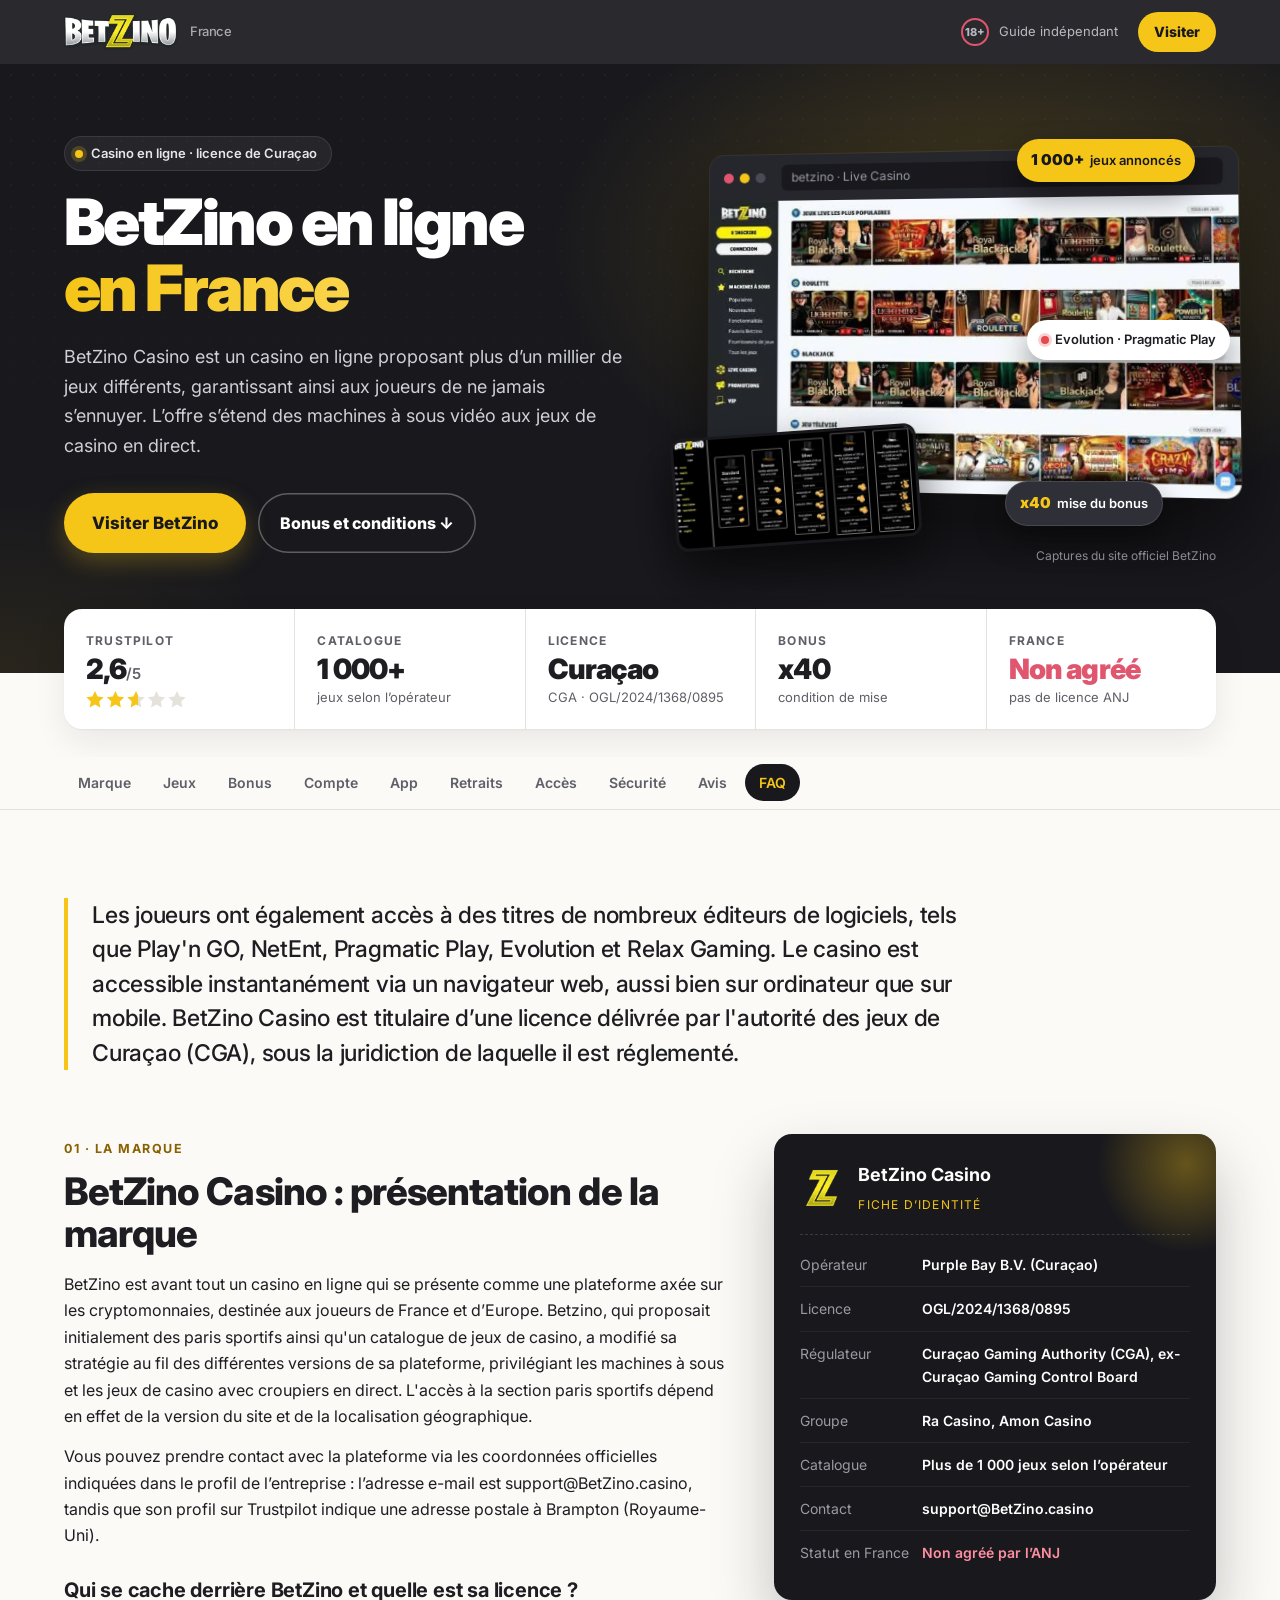
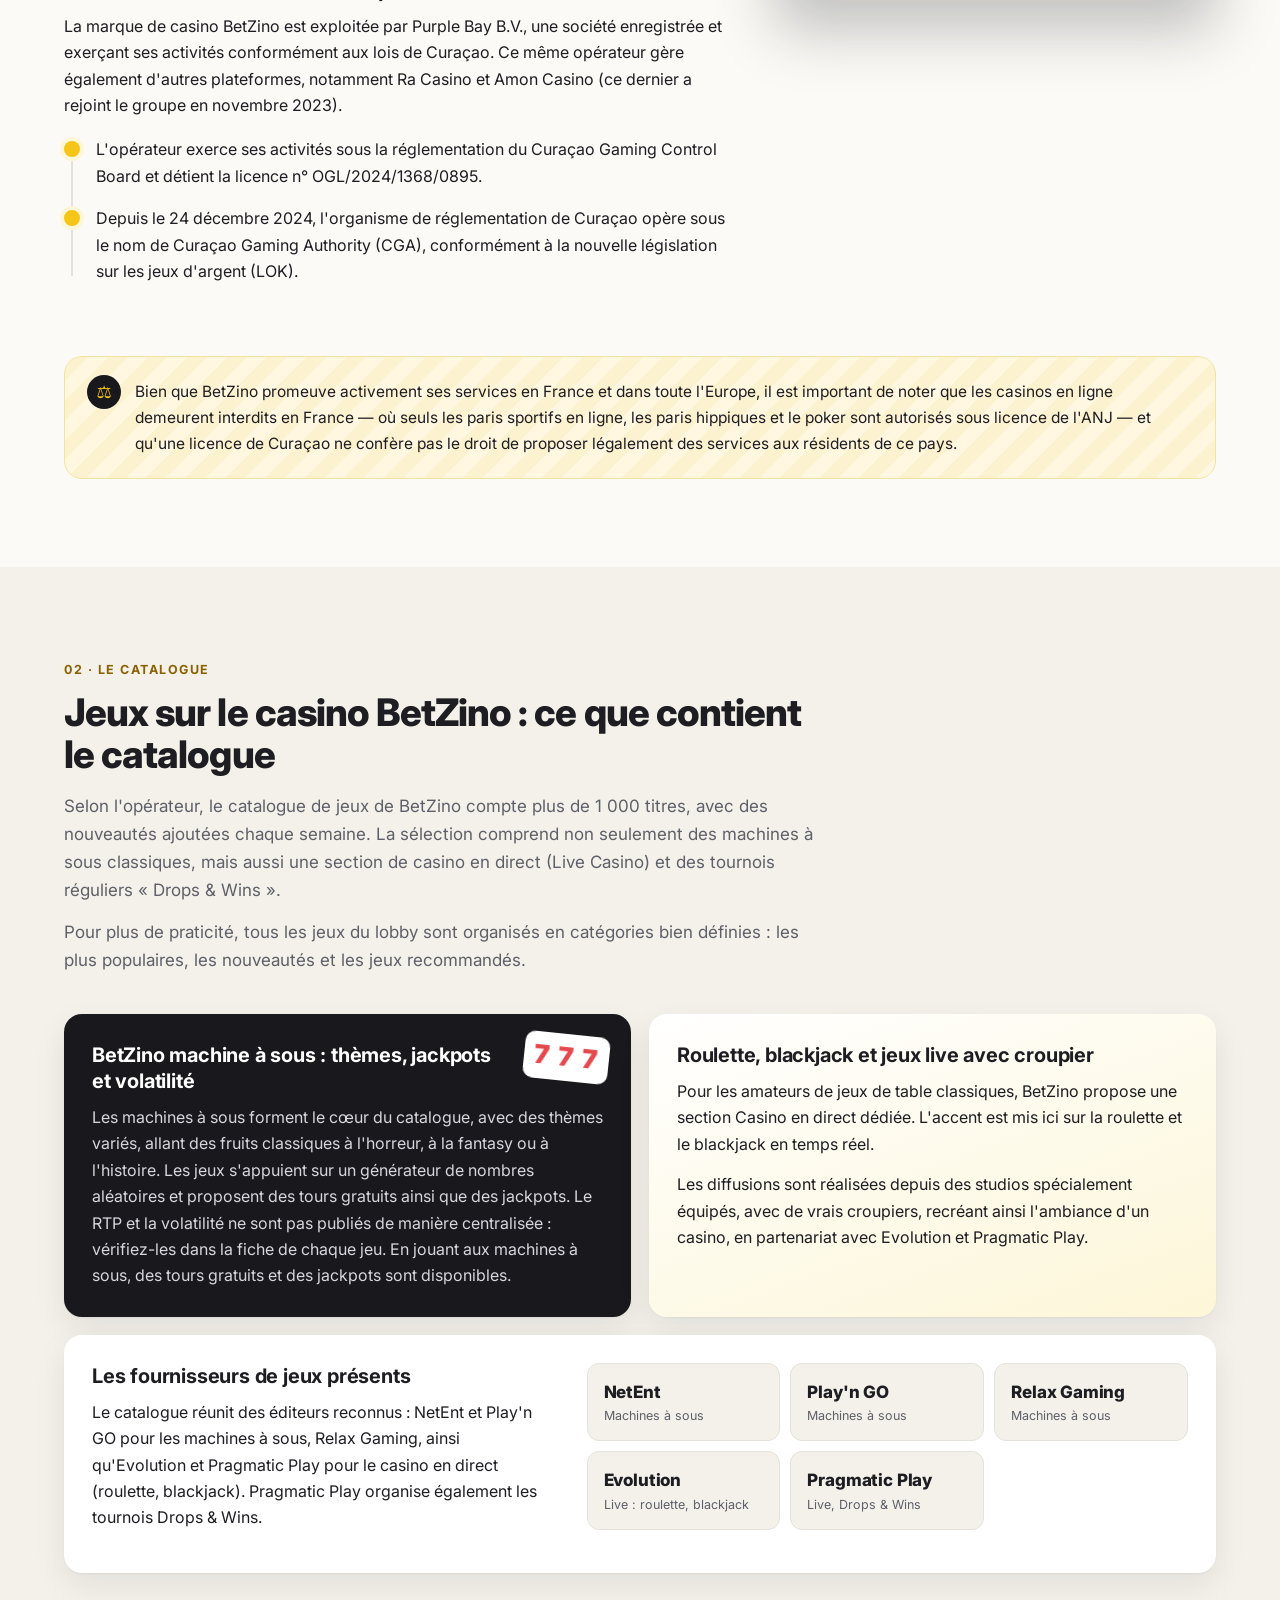
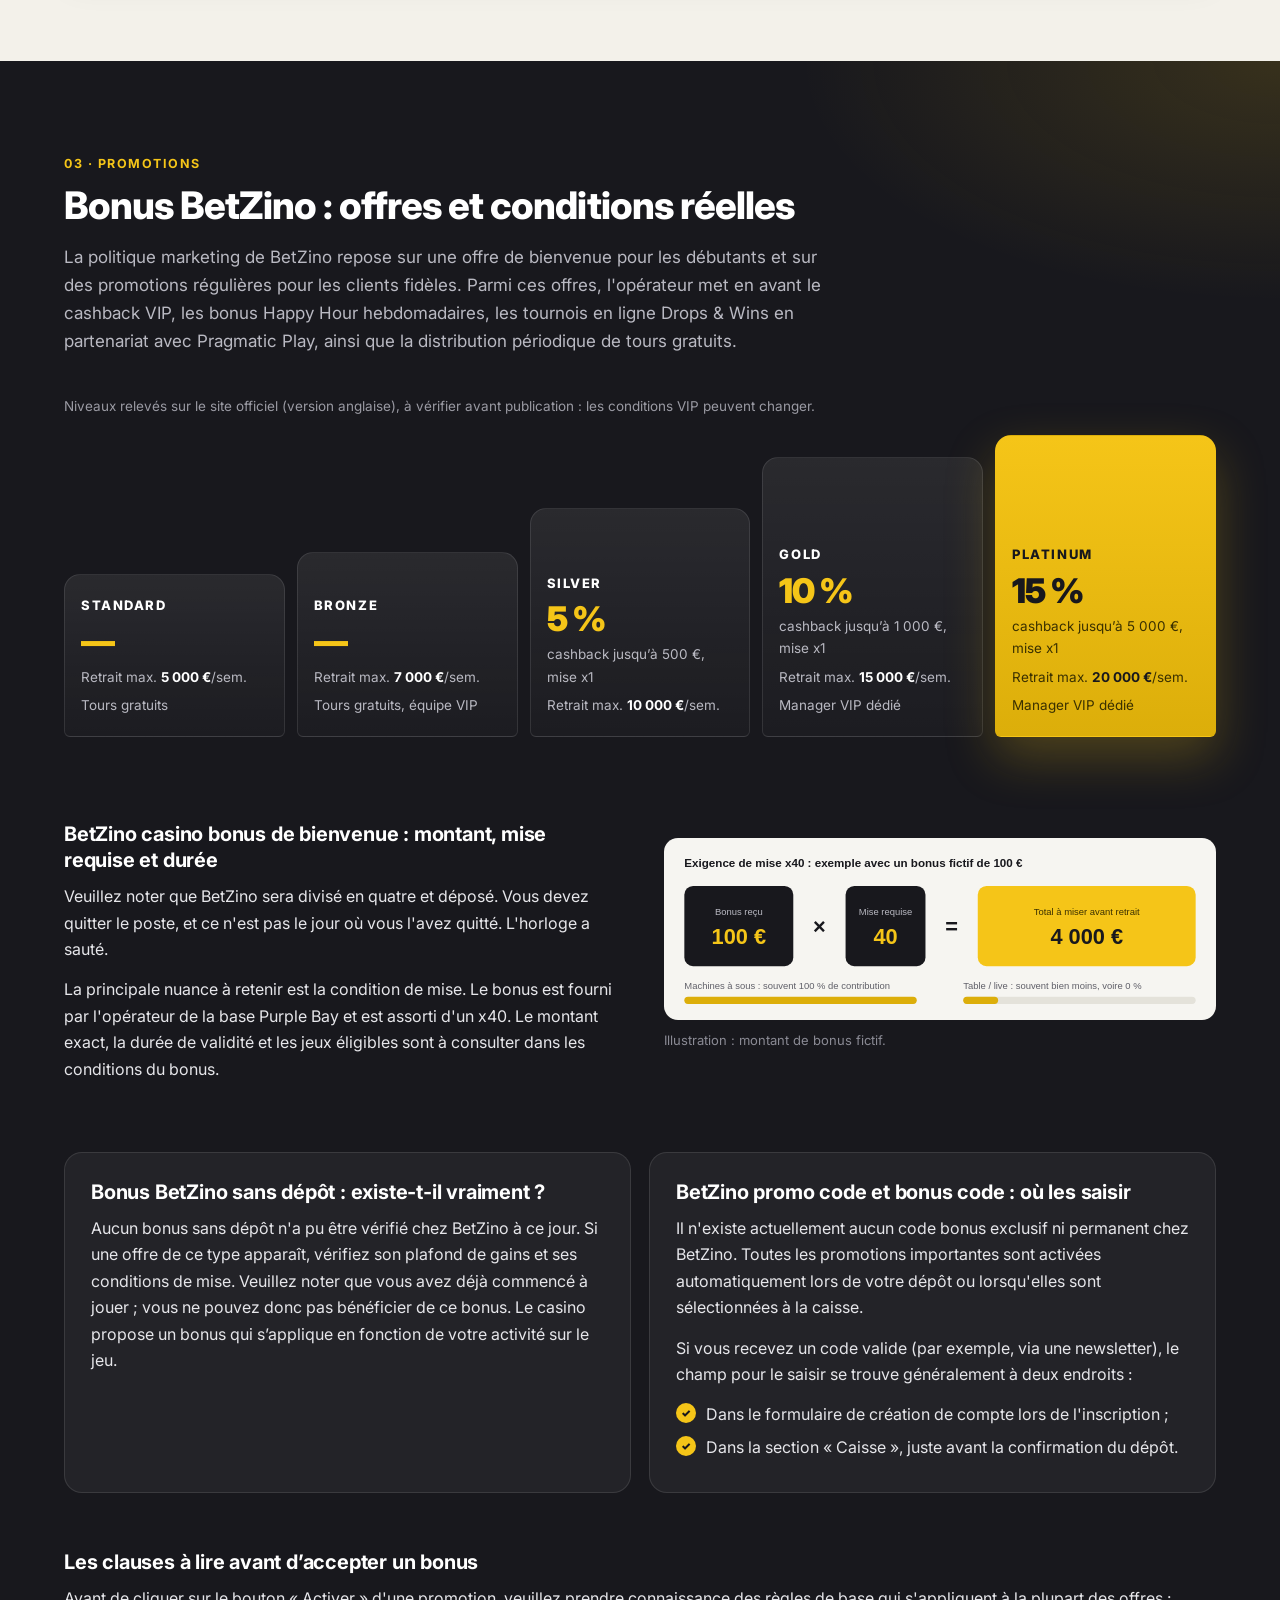
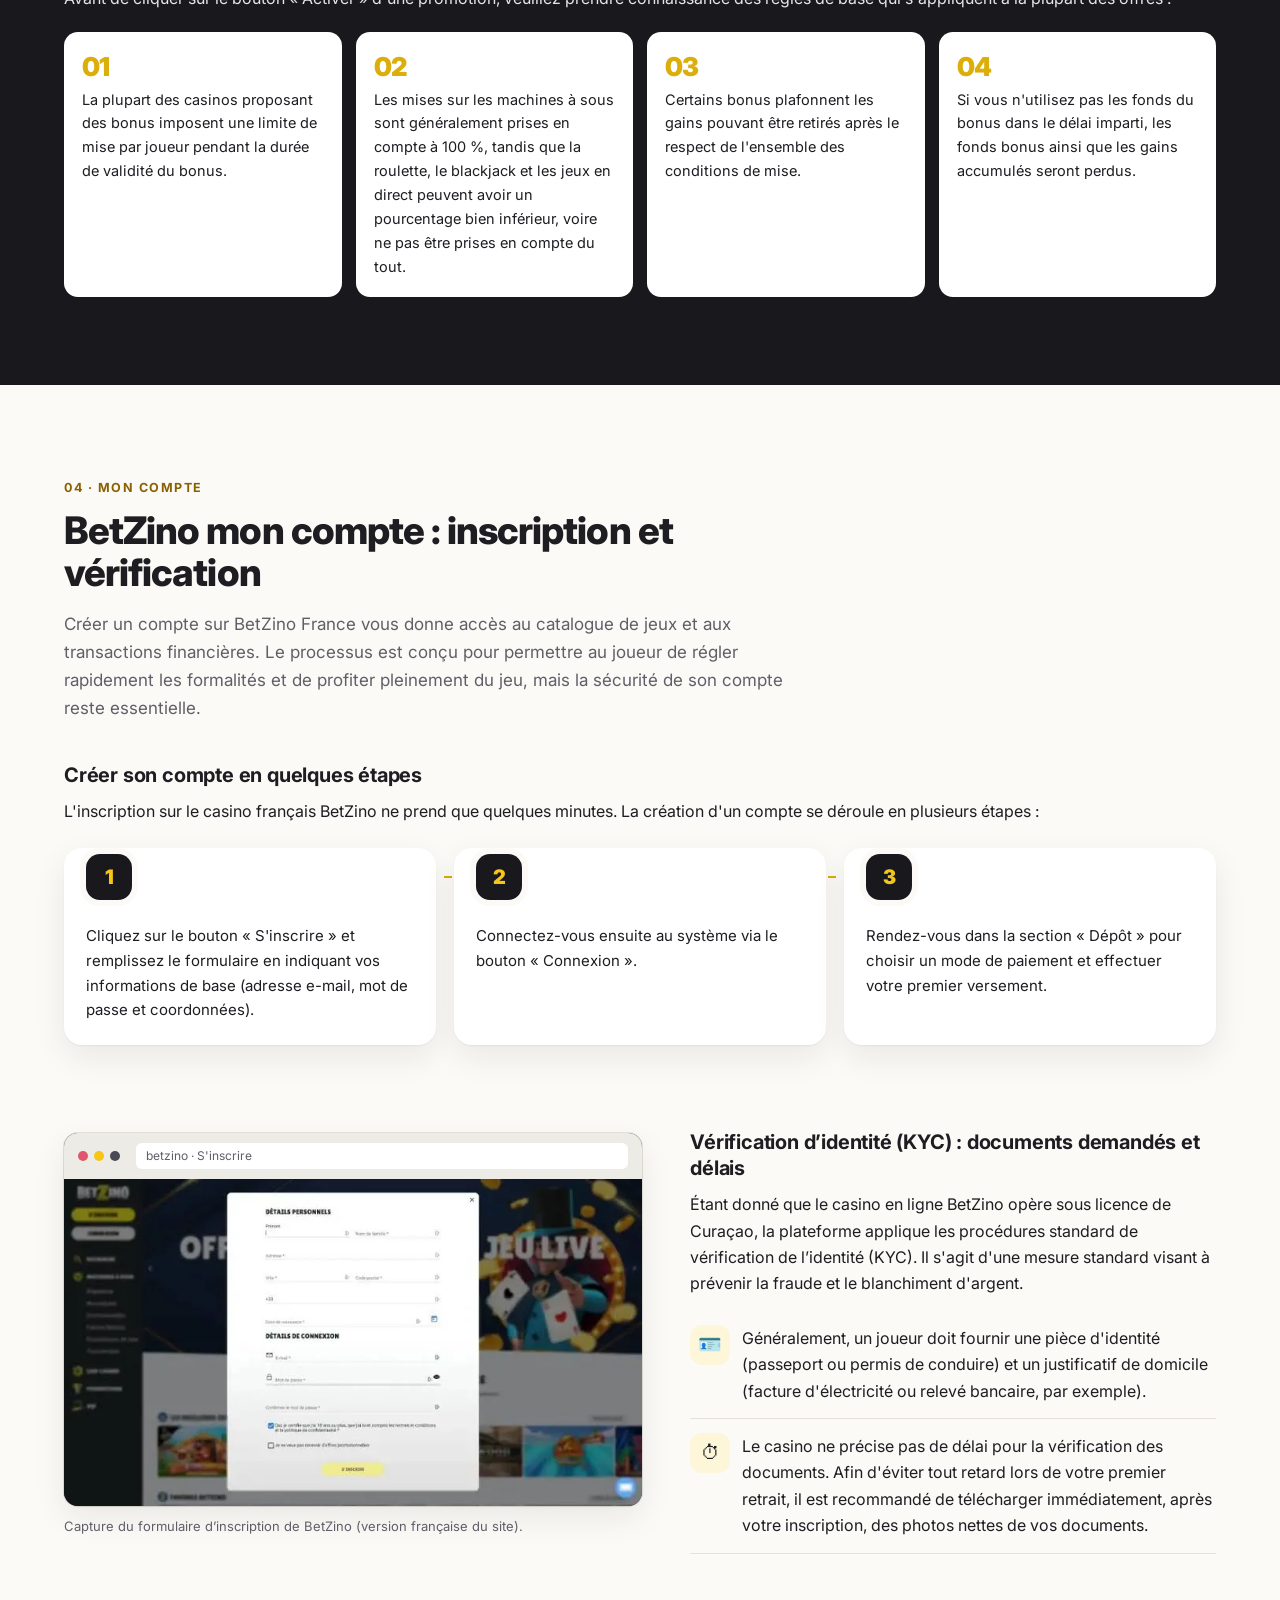
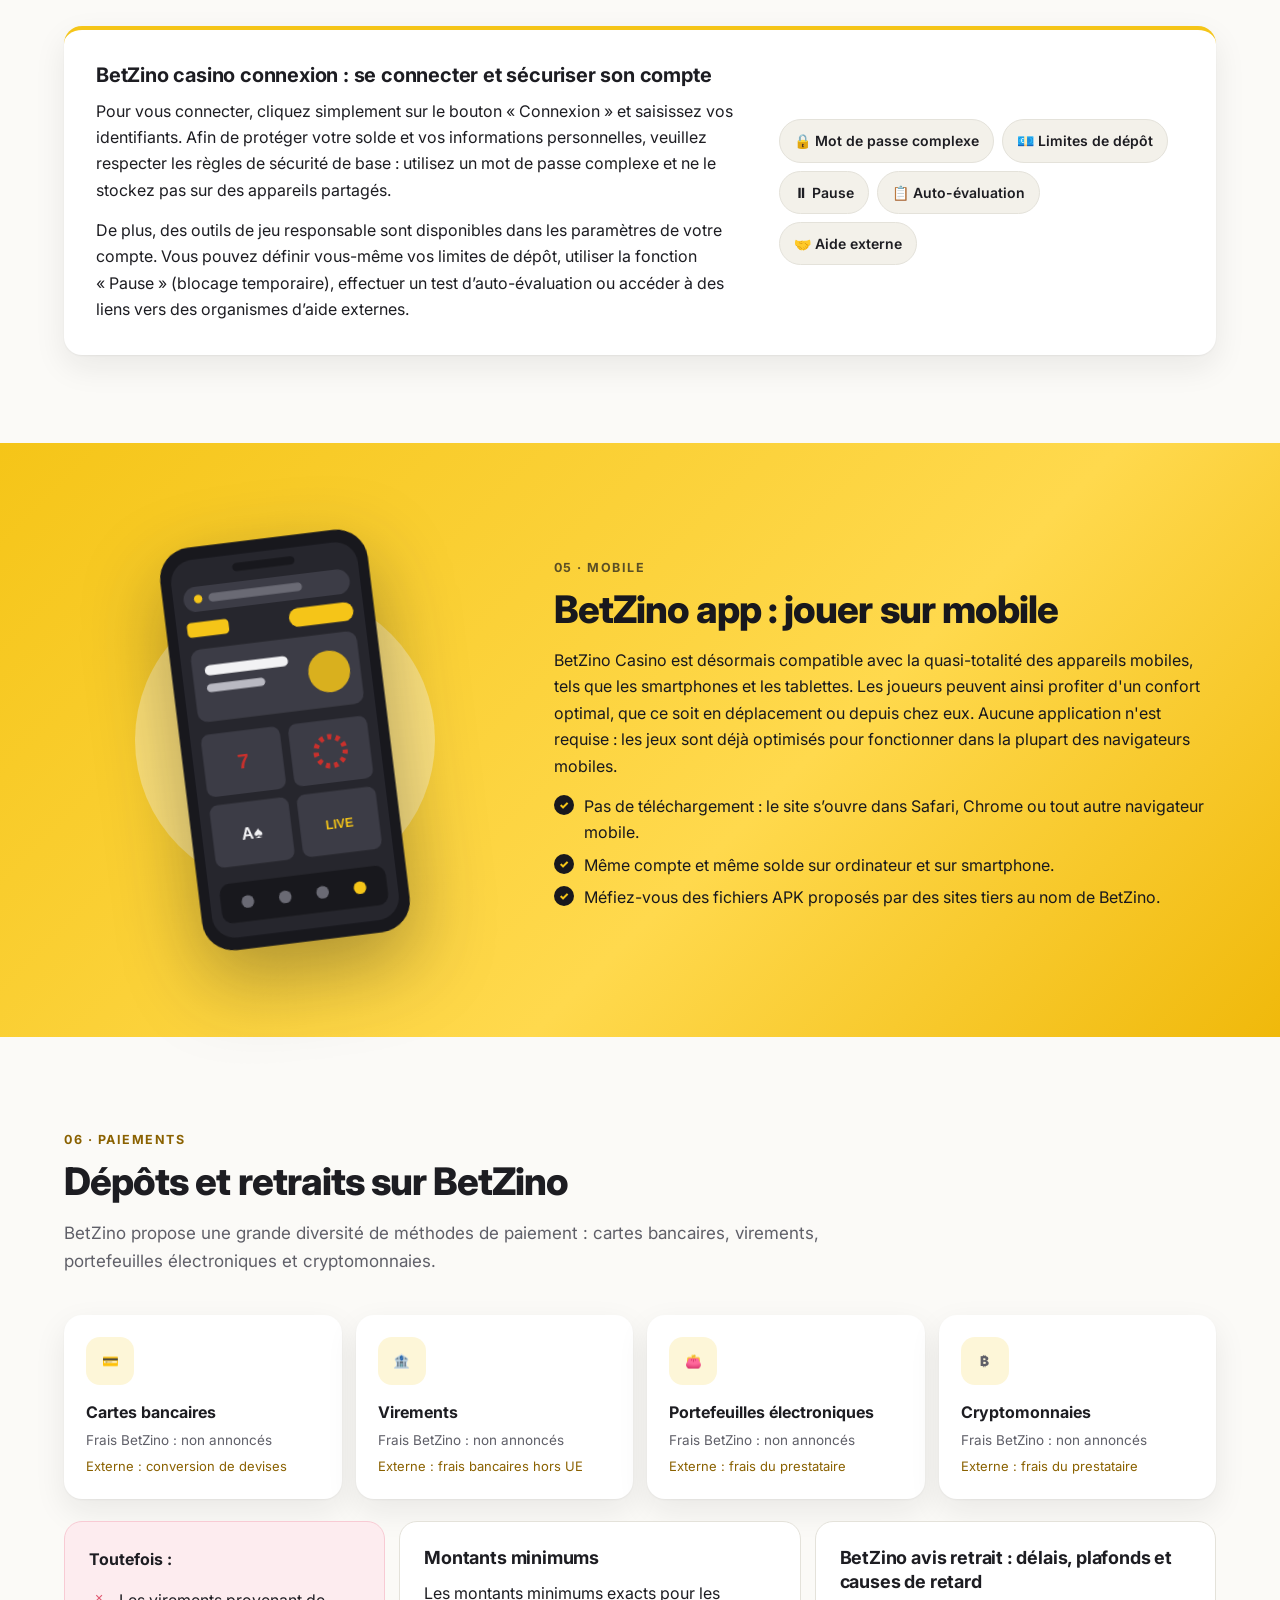
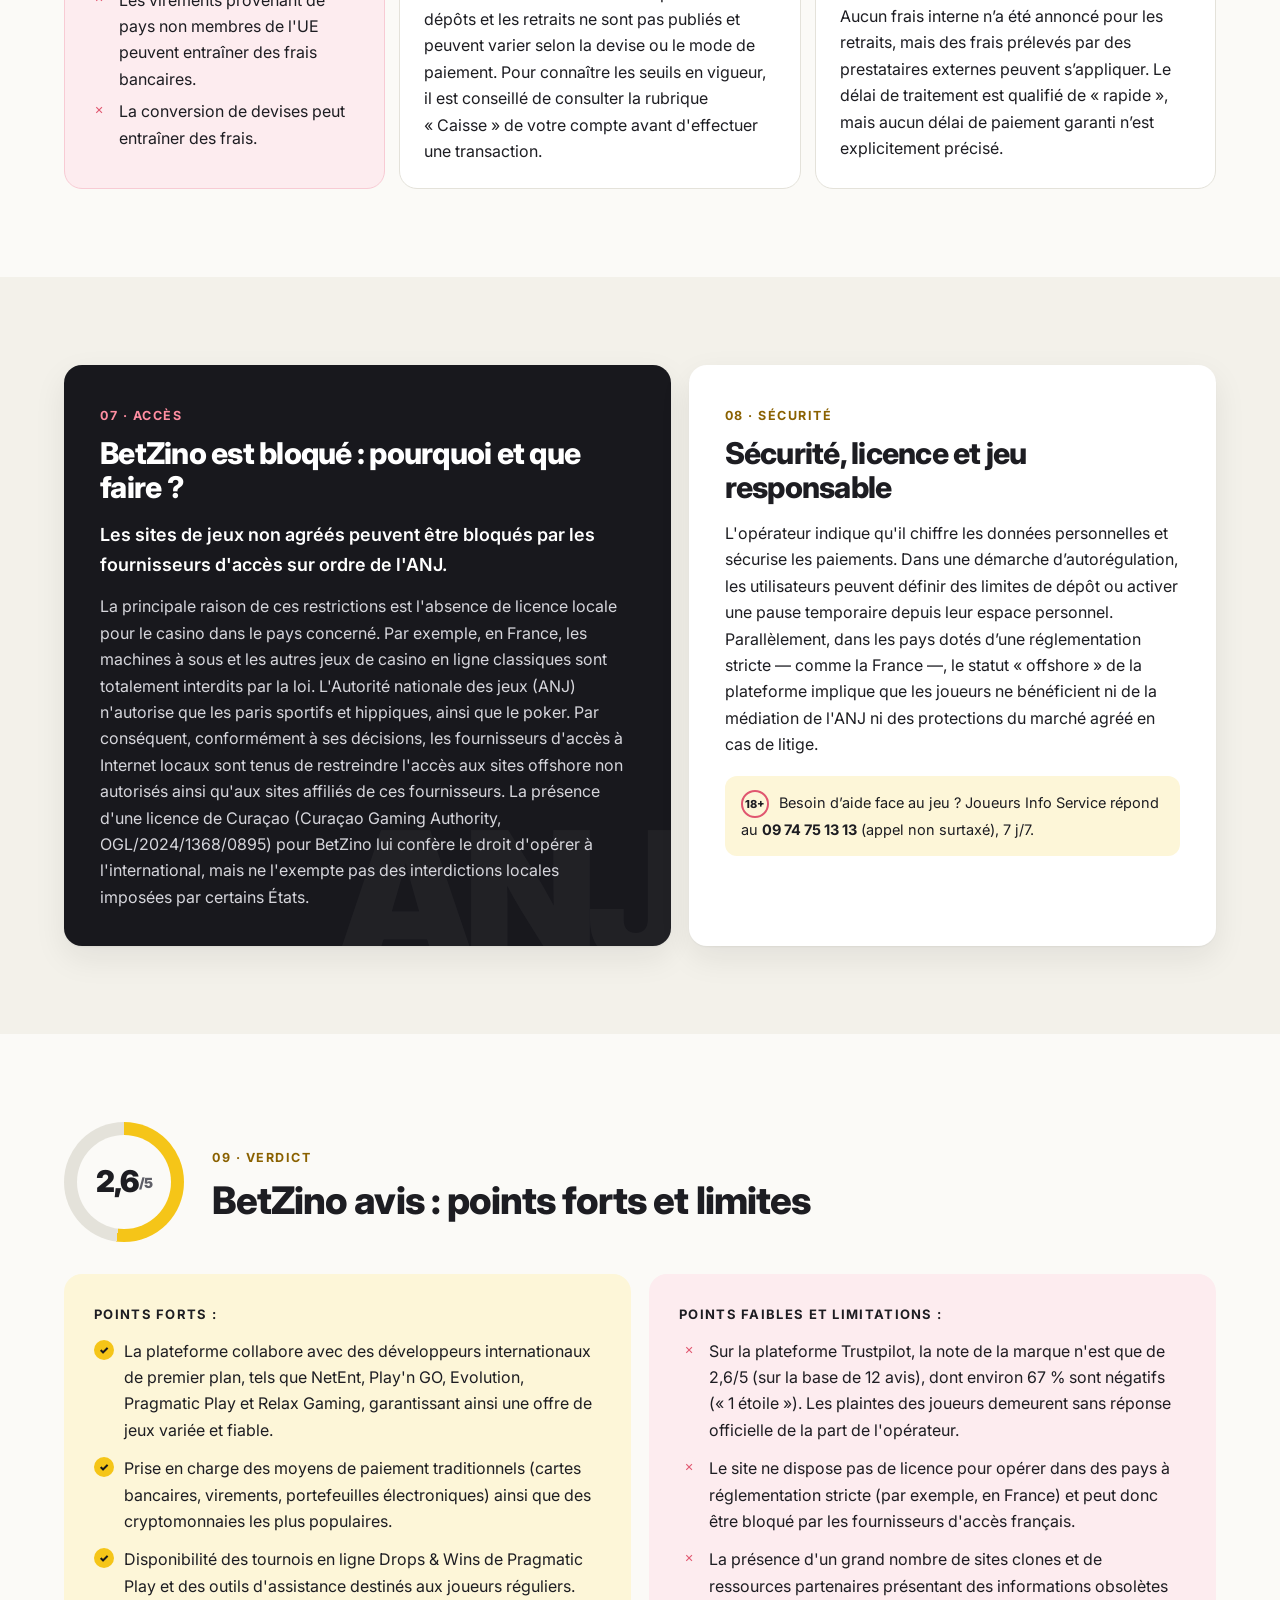
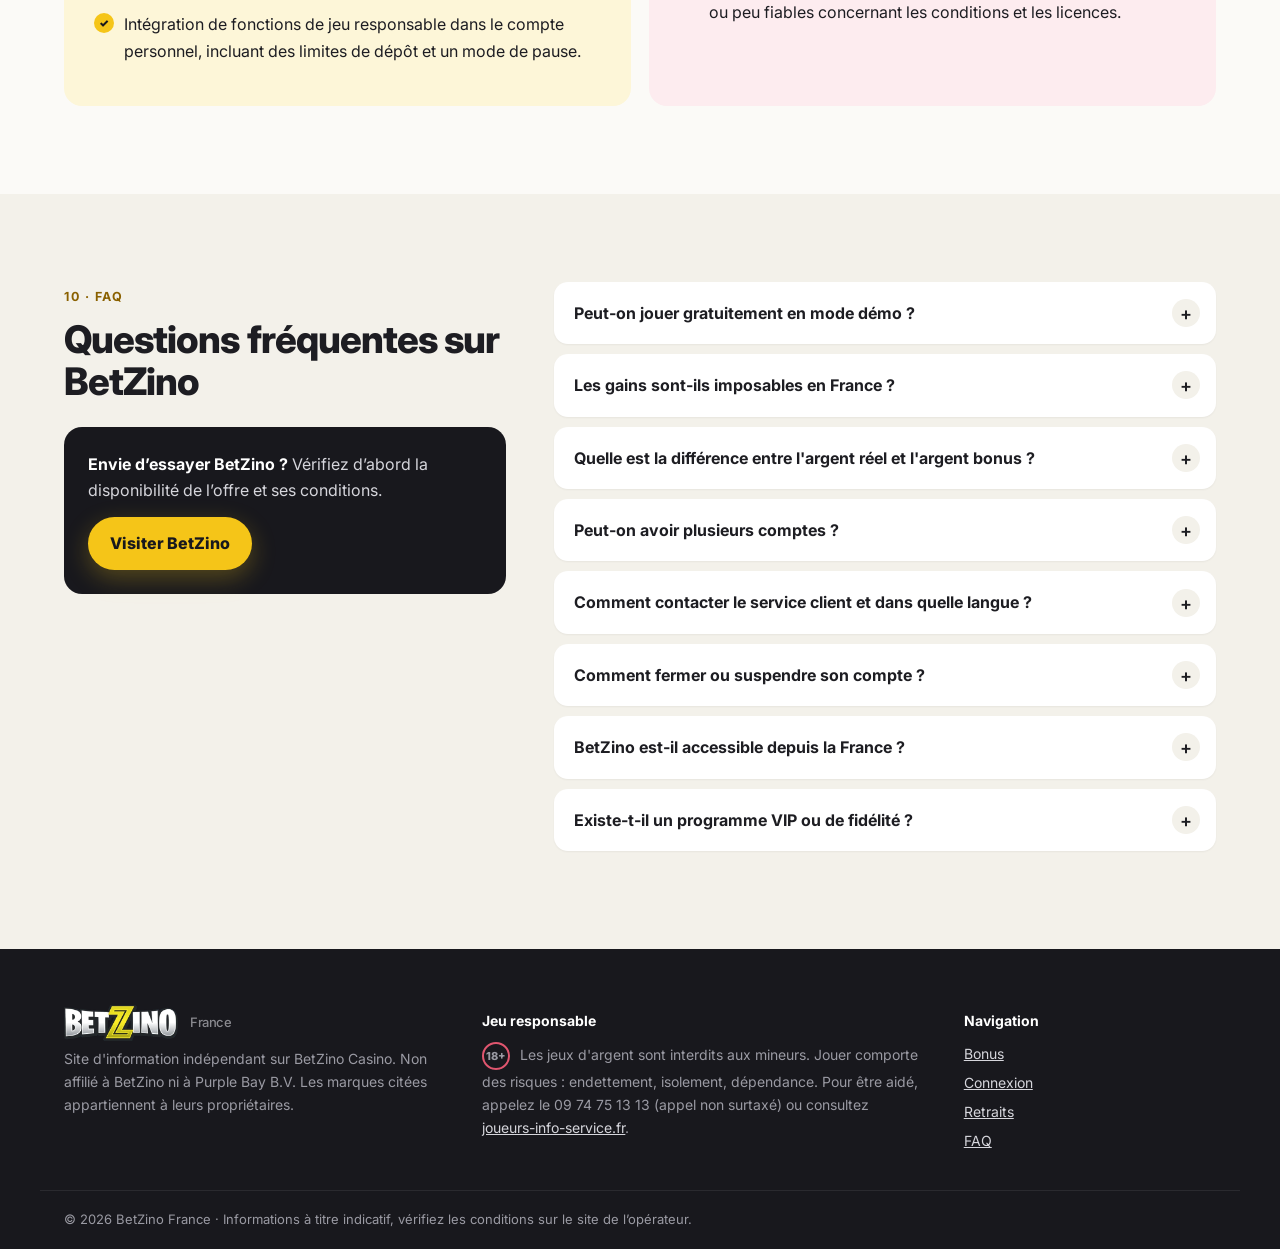
==== commit f63cfc6e: "Offer pop-up with alternatives link, original BetZino logo and favicons CTA buttons open an 'offer u" ====
--- a/index.html
+++ b/index.html
@@ -12,18 +12,18 @@
   <meta property="og:title" content="BetZino Casino : avis, bonus, jeux et connexion en France">
   <meta property="og:description" content="BetZino casino en ligne : machines à sous, jeux live, bonus, inscription et retraits. Conditions détaillées et avis à lire avant de jouer. 18+.">
   <meta property="og:url" content="https://betzino-fr.pages.dev/">
-  <meta property="og:image" content="https://betzino-fr.pages.dev/img/og-cover.png?v=5">
+  <meta property="og:image" content="https://betzino-fr.pages.dev/img/og-cover.png?v=6">
   <meta property="og:image:width" content="1200">
   <meta property="og:image:height" content="630">
   <meta name="twitter:card" content="summary_large_image">
   <meta name="theme-color" content="#18181d">
-  <link rel="icon" href="/img/favicon.svg?v=5" type="image/svg+xml">
-  <link rel="icon" href="/img/favicon-32.png?v=5" sizes="32x32" type="image/png">
-  <link rel="apple-touch-icon" href="/img/apple-touch-icon.png?v=5">
+  <link rel="icon" href="/img/favicon-32.png?v=6" sizes="32x32" type="image/png">
+  <link rel="icon" href="/img/favicon-512.png?v=6" sizes="512x512" type="image/png">
+  <link rel="apple-touch-icon" href="/img/apple-touch-icon.png?v=6">
   <link rel="preconnect" href="https://fonts.googleapis.com">
   <link rel="preconnect" href="https://fonts.gstatic.com" crossorigin>
   <link href="https://fonts.googleapis.com/css2?family=Inter:wght@400;500;600;700;800;900&display=swap" rel="stylesheet">
-  <link rel="stylesheet" href="/css/style.css?v=5">
+  <link rel="stylesheet" href="/css/style.css?v=6">
   <script type="application/ld+json">
   {
     "@context": "https://schema.org",
@@ -57,11 +57,11 @@
 <header class="site-header">
   <div class="wrap header-row">
     <a class="logo" href="/" aria-label="BetZino France, accueil">
-      <img src="/img/favicon.svg?v=5" alt="" width="30" height="30">
-      <span>Bet<b>Zino</b> <small>France</small></span>
+      <img class="logo-img" src="/img/betzino-logo.webp?v=6" alt="BetZino" width="127" height="40">
+      <small>France</small>
     </a>
     <span class="header-tag"><span class="badge-18">18+</span> Guide indépendant</span>
-    <a class="btn btn-sm" href="https://vodds.com/?utm_source=orbitx-bet-fr" target="_blank" rel="nofollow sponsored noopener" data-cta="vodds">Voir l’offre</a>
+    <a class="btn btn-sm" href="https://vodds.com/bookmakers/?utm_source=betzino-fr" target="_blank" rel="nofollow sponsored noopener" data-cta="alternatives" data-offer>Visiter</a>
   </div>
 </header>
 
@@ -72,17 +72,17 @@
       <h1>BetZino en ligne <span class="hl">en France</span></h1>
       <p class="lead">BetZino Casino est un casino en ligne proposant plus d’un millier de jeux différents, garantissant ainsi aux joueurs de ne jamais s’ennuyer. L’offre s’étend des machines à sous vidéo aux jeux de casino en direct.</p>
       <div class="hero-cta">
-        <a class="btn btn-lg" href="https://vodds.com/?utm_source=orbitx-bet-fr" target="_blank" rel="nofollow sponsored noopener" data-cta="vodds">Voir l’offre partenaire</a>
+        <a class="btn btn-lg" href="https://vodds.com/bookmakers/?utm_source=betzino-fr" target="_blank" rel="nofollow sponsored noopener" data-cta="alternatives" data-offer>Visiter BetZino</a>
         <a class="btn btn-ghost" href="#bonus">Bonus et conditions ↓</a>
       </div>
     </div>
     <figure class="hero-shot">
       <div class="browser">
         <div class="browser-bar"><i></i><i></i><i></i><span>betzino · Live Casino</span></div>
-        <img src="/img/betzino-live-casino.webp?v=5" alt="Lobby Live Casino de BetZino : blackjack, roulette et jeux télévisés" width="736" height="417">
+        <img src="/img/betzino-live-casino.webp?v=6" alt="Lobby Live Casino de BetZino : blackjack, roulette et jeux télévisés" width="736" height="417">
       </div>
       <div class="shot-mini">
-        <img src="/img/betzino-vip-niveaux.webp?v=5" alt="Niveaux VIP de BetZino" width="1200" height="536">
+        <img src="/img/betzino-vip-niveaux.webp?v=6" alt="Niveaux VIP de BetZino" width="1200" height="536">
       </div>
       <span class="chip chip-a"><b>1 000+</b> jeux annoncés</span>
       <span class="chip chip-b"><i class="live"></i> Evolution · Pragmatic Play</span>
@@ -148,7 +148,7 @@
         <!-- TEST TEXT -->
         <aside class="id-card reveal" aria-label="Fiche d’identité de BetZino">
           <div class="id-head">
-            <img src="/img/favicon.svg?v=5" alt="" width="44" height="44">
+            <img src="/img/favicon-512.png?v=6" alt="" width="44" height="44">
             <div><strong>BetZino Casino</strong><span>Fiche d’identité</span></div>
           </div>
           <dl>
@@ -235,7 +235,7 @@
           <p>La principale nuance à retenir est la condition de mise. Le bonus est fourni par l'opérateur de la base Purple Bay et est assorti d'un x40. Le montant exact, la durée de validité et les jeux éligibles sont à consulter dans les conditions du bonus.</p>
         </div>
         <figure class="reveal">
-          <img class="rounded" src="/img/wager-x40.svg?v=5" alt="Exigence de mise x40 : un bonus de 100 € impose 4 000 € de mises avant retrait" width="760" height="250" loading="lazy">
+          <img class="rounded" src="/img/wager-x40.svg?v=6" alt="Exigence de mise x40 : un bonus de 100 € impose 4 000 € de mises avant retrait" width="760" height="250" loading="lazy">
           <figcaption>Illustration : montant de bonus fictif.</figcaption>
         </figure>
       </div>
@@ -290,7 +290,7 @@
         <figure class="reveal">
           <div class="browser browser-light">
             <div class="browser-bar"><i></i><i></i><i></i><span>betzino · S'inscrire</span></div>
-            <img src="/img/betzino-inscription.webp?v=5" alt="Formulaire d’inscription BetZino : détails personnels et détails de connexion" width="736" height="417" loading="lazy">
+            <img src="/img/betzino-inscription.webp?v=6" alt="Formulaire d’inscription BetZino : détails personnels et détails de connexion" width="736" height="417" loading="lazy">
           </div>
           <figcaption>Capture du formulaire d’inscription de BetZino (version française du site).</figcaption>
         </figure>
@@ -327,7 +327,7 @@
   <section id="app" class="block block-gold">
     <div class="wrap split split-app">
       <figure class="phone-wrap reveal">
-        <img src="/img/mobile-browser.svg?v=5" alt="Casino BetZino ouvert dans le navigateur d’un smartphone" width="220" height="400" loading="lazy">
+        <img src="/img/mobile-browser.svg?v=6" alt="Casino BetZino ouvert dans le navigateur d’un smartphone" width="220" height="400" loading="lazy">
       </figure>
       <div class="reveal">
         <span class="kicker">05 · Mobile</span>
@@ -445,8 +445,8 @@
         <h2>Questions fréquentes sur BetZino</h2>
         <!-- TEST TEXT -->
         <div class="cta-card">
-          <p><strong>Vous cherchez une alternative ?</strong> Comparez avec l’offre de notre partenaire avant de déposer.</p>
-          <a class="btn" href="https://vodds.com/?utm_source=orbitx-bet-fr" target="_blank" rel="nofollow sponsored noopener" data-cta="vodds">Voir l’offre</a>
+          <p><strong>Envie d’essayer BetZino ?</strong> Vérifiez d’abord la disponibilité de l’offre et ses conditions.</p>
+          <a class="btn" href="https://vodds.com/bookmakers/?utm_source=betzino-fr" target="_blank" rel="nofollow sponsored noopener" data-cta="alternatives" data-offer>Visiter BetZino</a>
         </div>
         <!-- /TEST TEXT -->
       </div>
@@ -467,7 +467,7 @@
 <footer class="site-footer">
   <div class="wrap footer-grid">
     <div>
-      <a class="logo" href="/"><img src="/img/favicon.svg?v=5" alt="" width="26" height="26"><span>Bet<b>Zino</b> <small>France</small></span></a>
+      <a class="logo" href="/"><img class="logo-img" src="/img/betzino-logo.webp?v=6" alt="BetZino" width="114" height="36"> <small>France</small></a>
       <p class="muted">Site d'information indépendant sur BetZino Casino. Non affilié à BetZino ni à Purple Bay B.V. Les marques citées appartiennent à leurs propriétaires.</p>
     </div>
     <div>
@@ -487,6 +487,18 @@
   <div class="wrap footer-bottom muted">© <span data-year>2026</span> BetZino France · Informations à titre indicatif, vérifiez les conditions sur le site de l’opérateur.</div>
 </footer>
 
-<script src="/js/main.js?v=5" defer></script>
+<!-- TEST TEXT -->
+<dialog id="offer-modal" class="offer-modal" aria-labelledby="offer-title">
+  <button class="modal-close" type="button" data-close aria-label="Fermer">×</button>
+  <img src="/img/betzino-logo.webp?v=6" alt="" width="127" height="40">
+  <p class="modal-badge">Offre indisponible</p>
+  <h2 id="offer-title">Cette offre n’est pas disponible actuellement</h2>
+  <p>L’offre BetZino est actuellement indisponible, mais vous pouvez utiliser des bookmakers alternatifs.</p>
+  <a class="btn btn-lg" href="https://vodds.com/bookmakers/?utm_source=betzino-fr" target="_blank" rel="nofollow sponsored noopener" data-cta="alternatives">Voir les alternatives</a>
+  <p class="modal-note"><span class="badge-18">18+</span> Jouer comporte des risques. Joueurs Info Service : 09 74 75 13 13.</p>
+</dialog>
+<!-- /TEST TEXT -->
+
+<script src="/js/main.js?v=6" defer></script>
 </body>
 </html>
--- a/css/style.css
+++ b/css/style.css
@@ -68,6 +68,7 @@
 .header-row { display: flex; align-items: center; gap: 20px; height: var(--header-h); }
 .logo { display: inline-flex; align-items: center; gap: 10px; color: inherit; text-decoration: none; font-weight: 900; font-size: 21px; letter-spacing: -.02em; }
 .logo b { color: var(--brand); }
+.logo-img { height: 36px; width: auto; }
 .logo small { font-weight: 500; font-size: 13px; opacity: .6; margin-left: 2px; }
 .header-tag { margin-left: auto; display: inline-flex; align-items: center; gap: 4px; font-size: 13px; color: #b9b9c2; }
 .badge-18 { display: inline-grid; place-items: center; width: 28px; height: 28px; border-radius: 50%; border: 2px solid var(--bad); color: inherit; font-weight: 800; font-size: 11px; margin-right: 6px; vertical-align: middle; flex: none; }
@@ -382,3 +383,19 @@
   .intro { margin-bottom: 40px; padding-left: 16px; }
   .watermark { font-size: 120px; }
 }
+
+/* ---------- offer modal ---------- */
+.offer-modal { width: min(460px, calc(100% - 32px)); padding: 36px 32px 28px; border: 0; border-radius: 22px; text-align: center;
+  background: radial-gradient(400px 200px at 50% 0%, rgba(245,197,24,.18), transparent 70%), var(--night); color: #d6d6dc; box-shadow: 0 40px 100px rgba(0,0,0,.5); }
+.offer-modal::backdrop { background: rgba(10, 10, 14, .72); backdrop-filter: blur(4px); }
+.offer-modal[open] { animation: pop .22s ease-out; }
+.offer-modal > img { height: 40px; width: auto; margin: 0 auto 18px; }
+.offer-modal h2 { font-size: 24px; color: #fff; margin: 0 0 10px; }
+.offer-modal p { margin: 0 0 22px; }
+.offer-modal .btn { width: 100%; }
+.modal-badge { display: inline-block; margin: 0 0 12px !important; padding: 5px 12px; border-radius: 999px; background: var(--bad-soft); color: var(--bad); font-size: 12px; font-weight: 800; letter-spacing: .08em; text-transform: uppercase; }
+.modal-close { position: absolute; right: 14px; top: 12px; width: 34px; height: 34px; border: 0; border-radius: 50%; background: rgba(255,255,255,.08); color: #fff; font-size: 22px; line-height: 1; cursor: pointer; }
+.modal-close:hover { background: rgba(255,255,255,.16); }
+.modal-note { margin: 18px 0 0 !important; font-size: 12.5px; color: #9a9aa3; display: flex; align-items: center; justify-content: center; }
+.modal-note .badge-18 { width: 24px; height: 24px; font-size: 10px; }
+@keyframes pop { from { opacity: 0; transform: translateY(12px) scale(.97); } to { opacity: 1; transform: none; } }
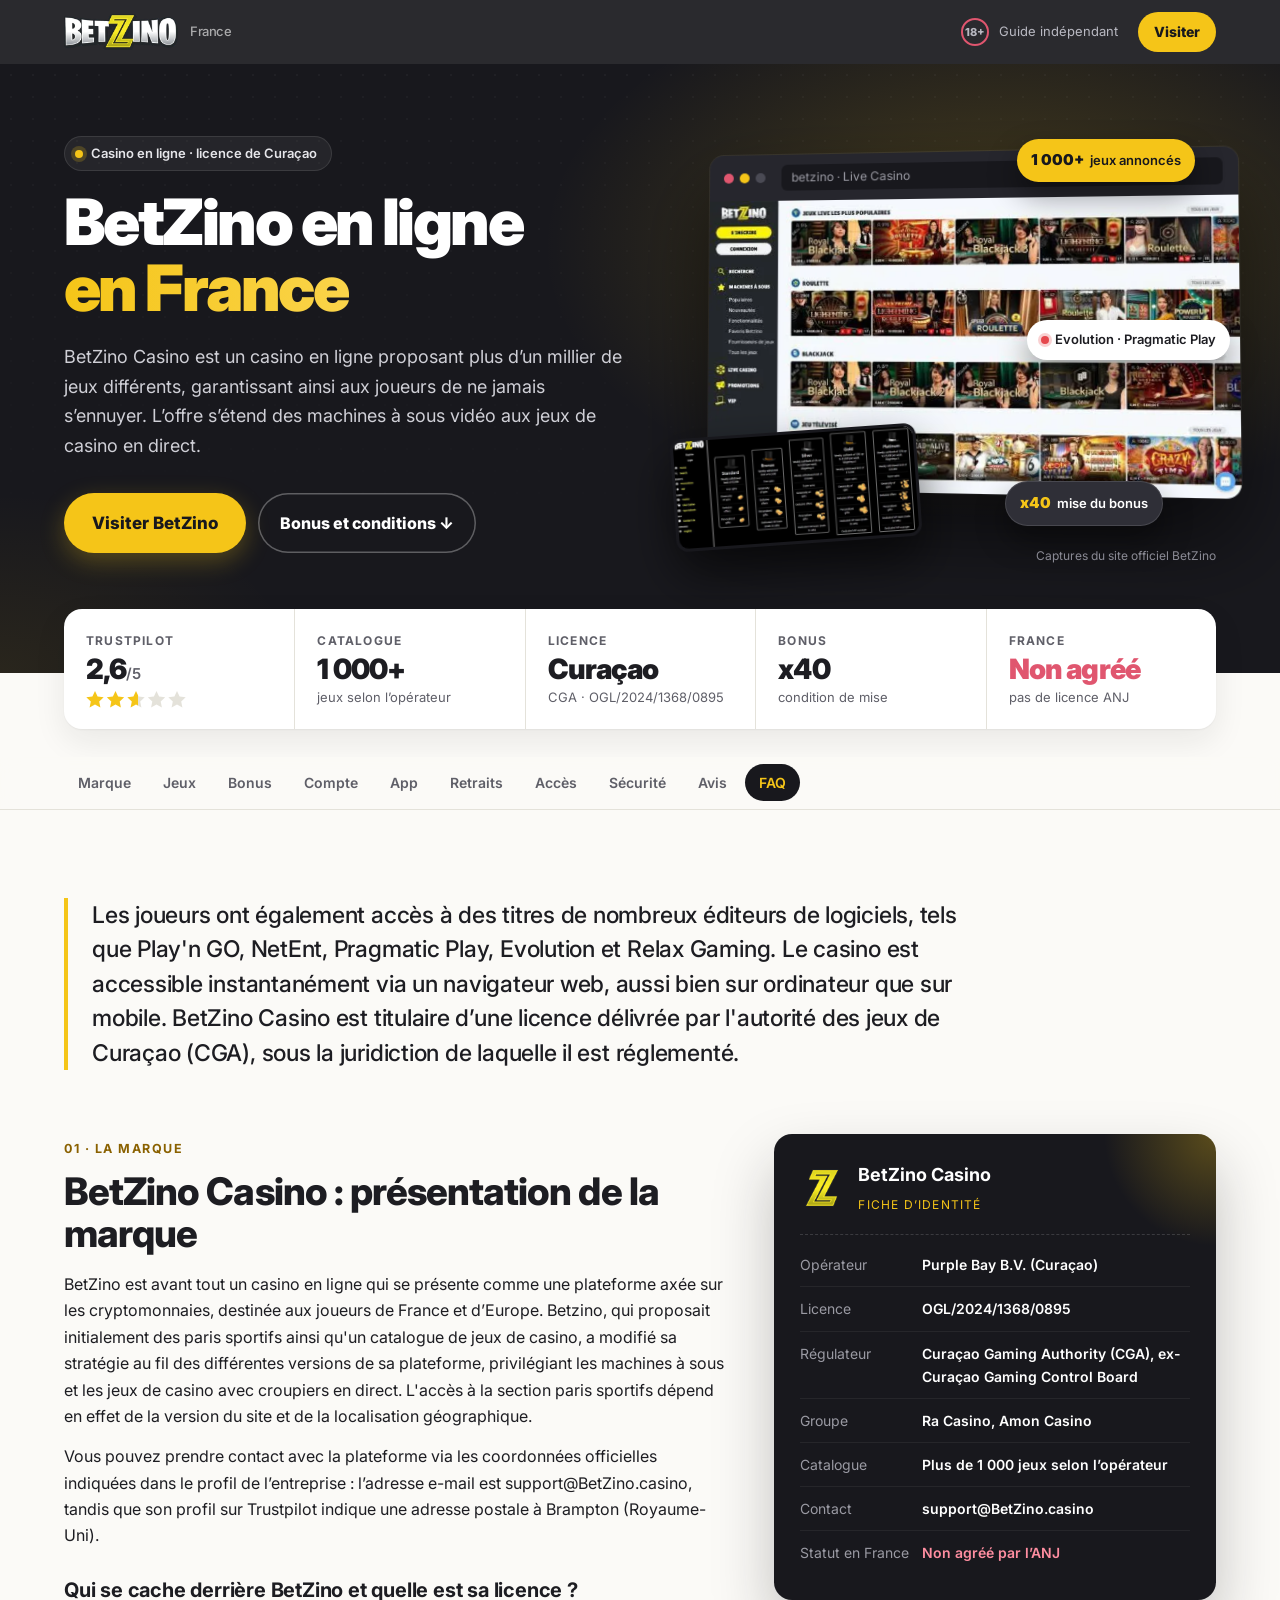
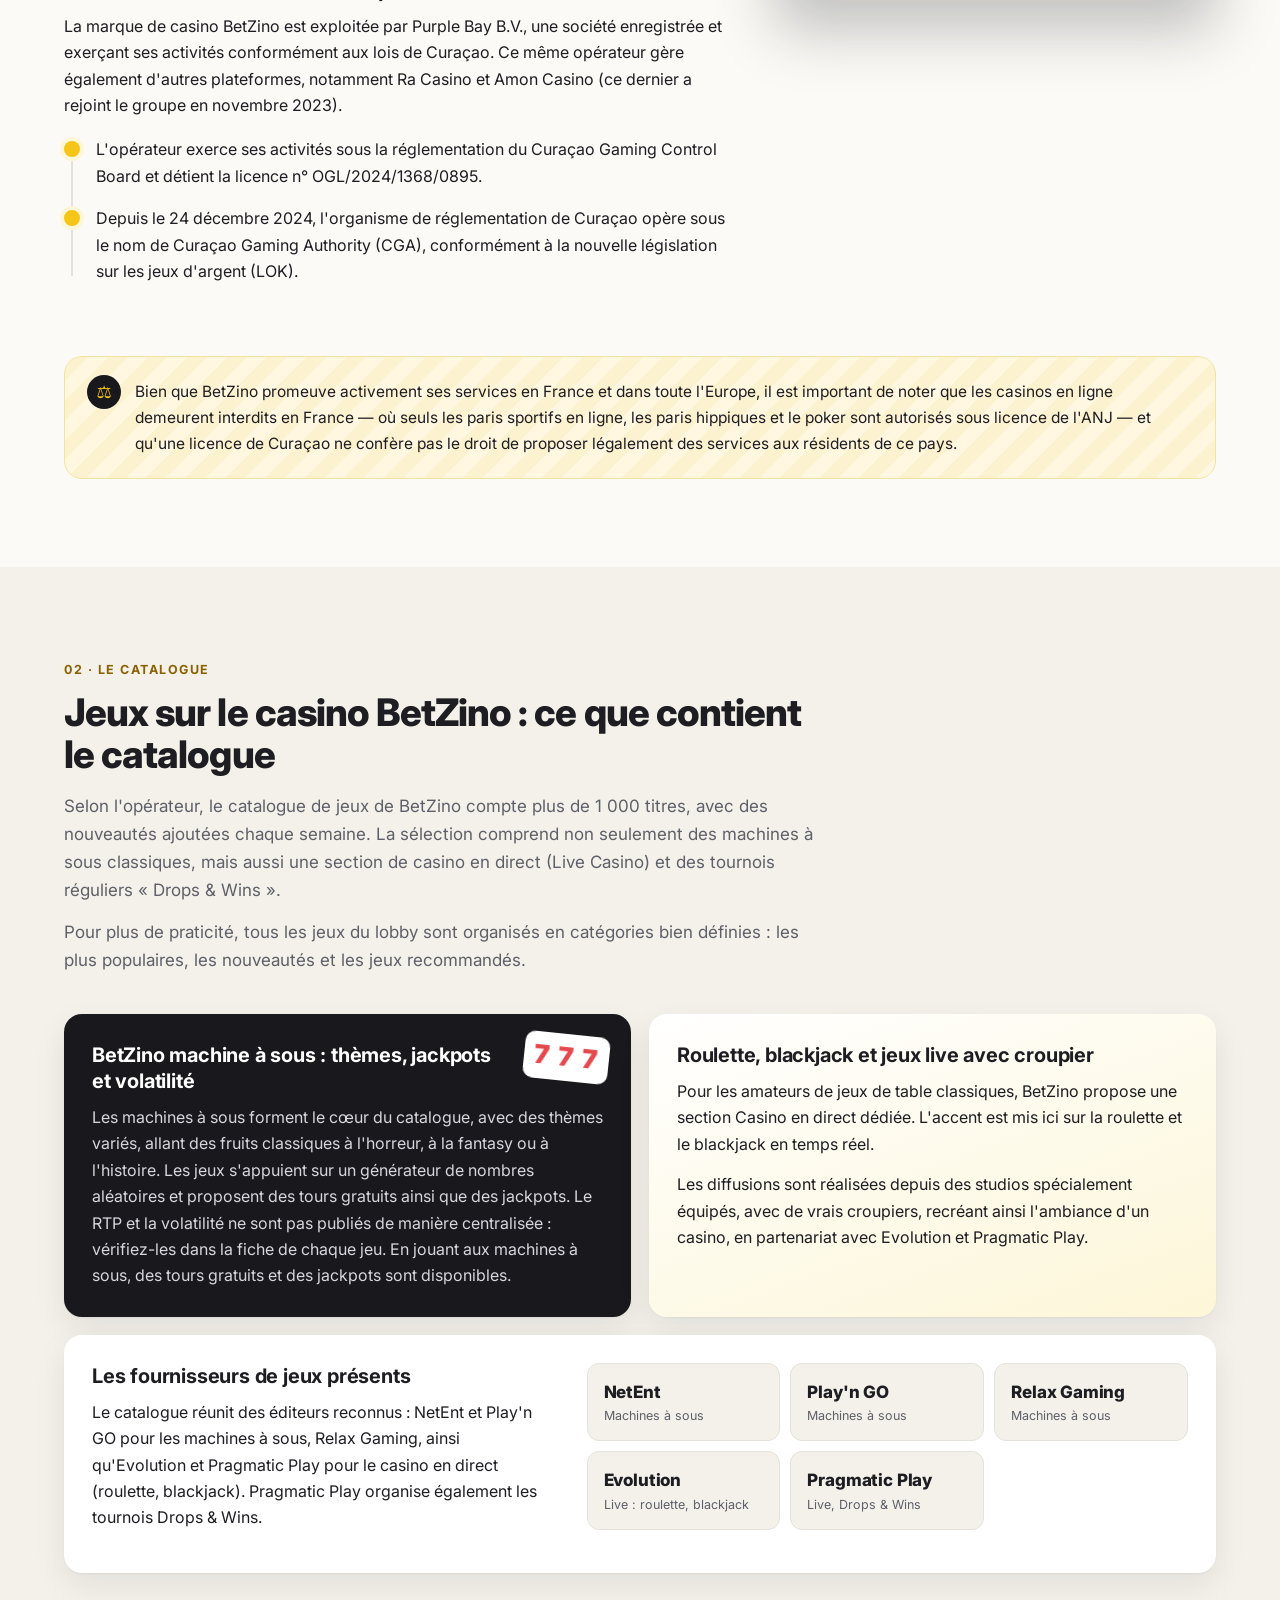
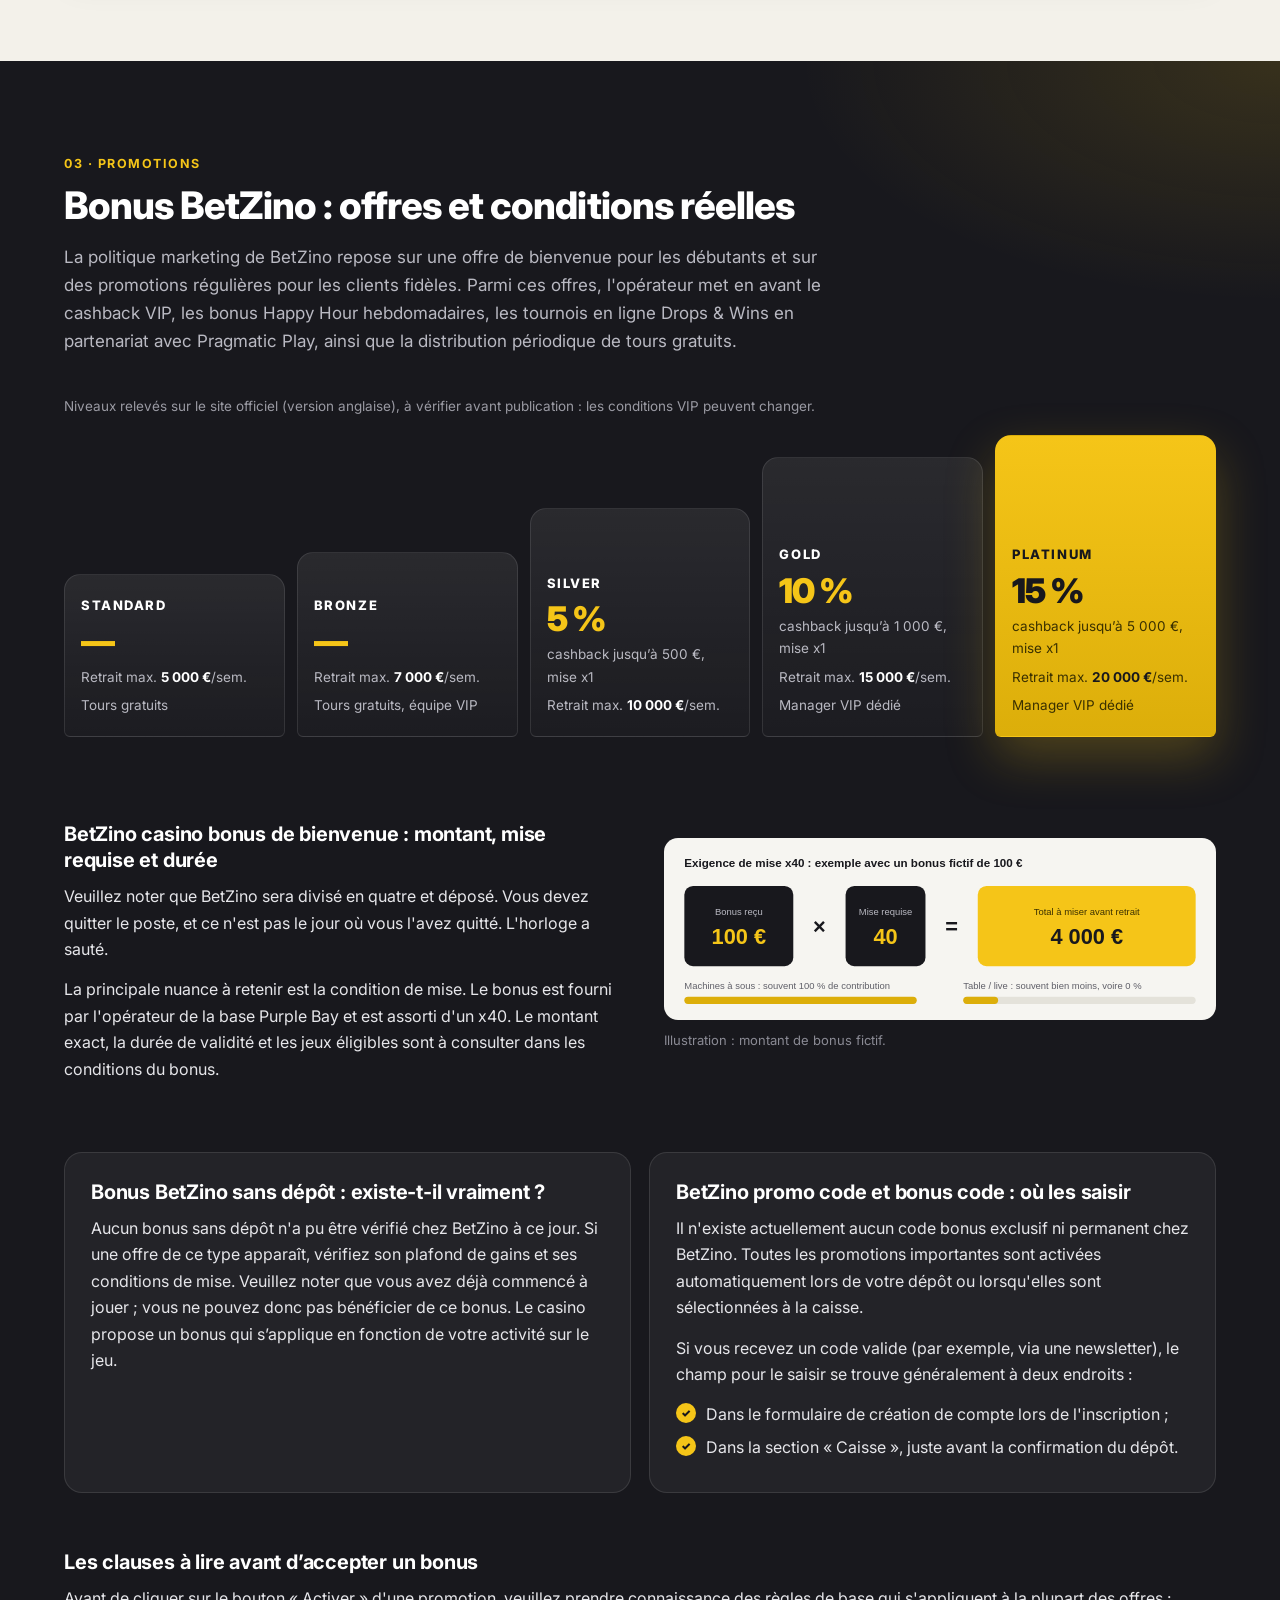
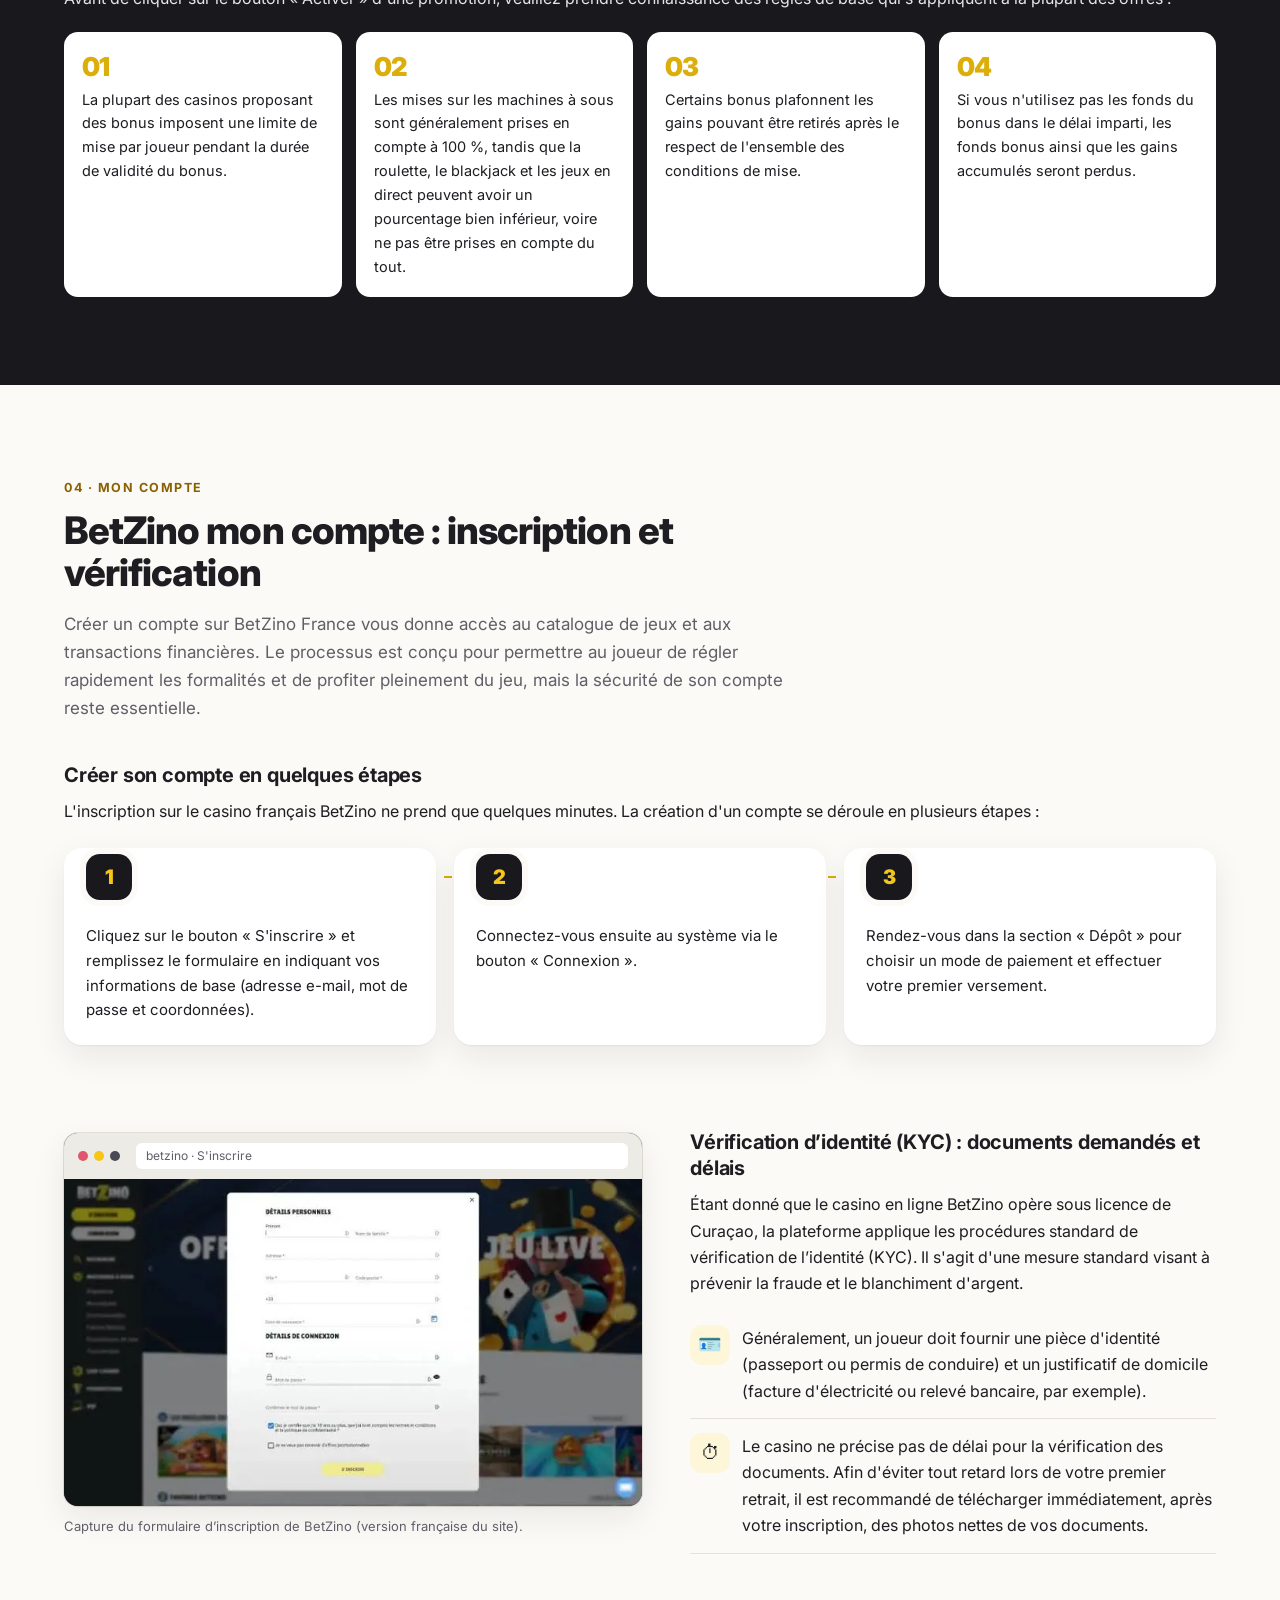
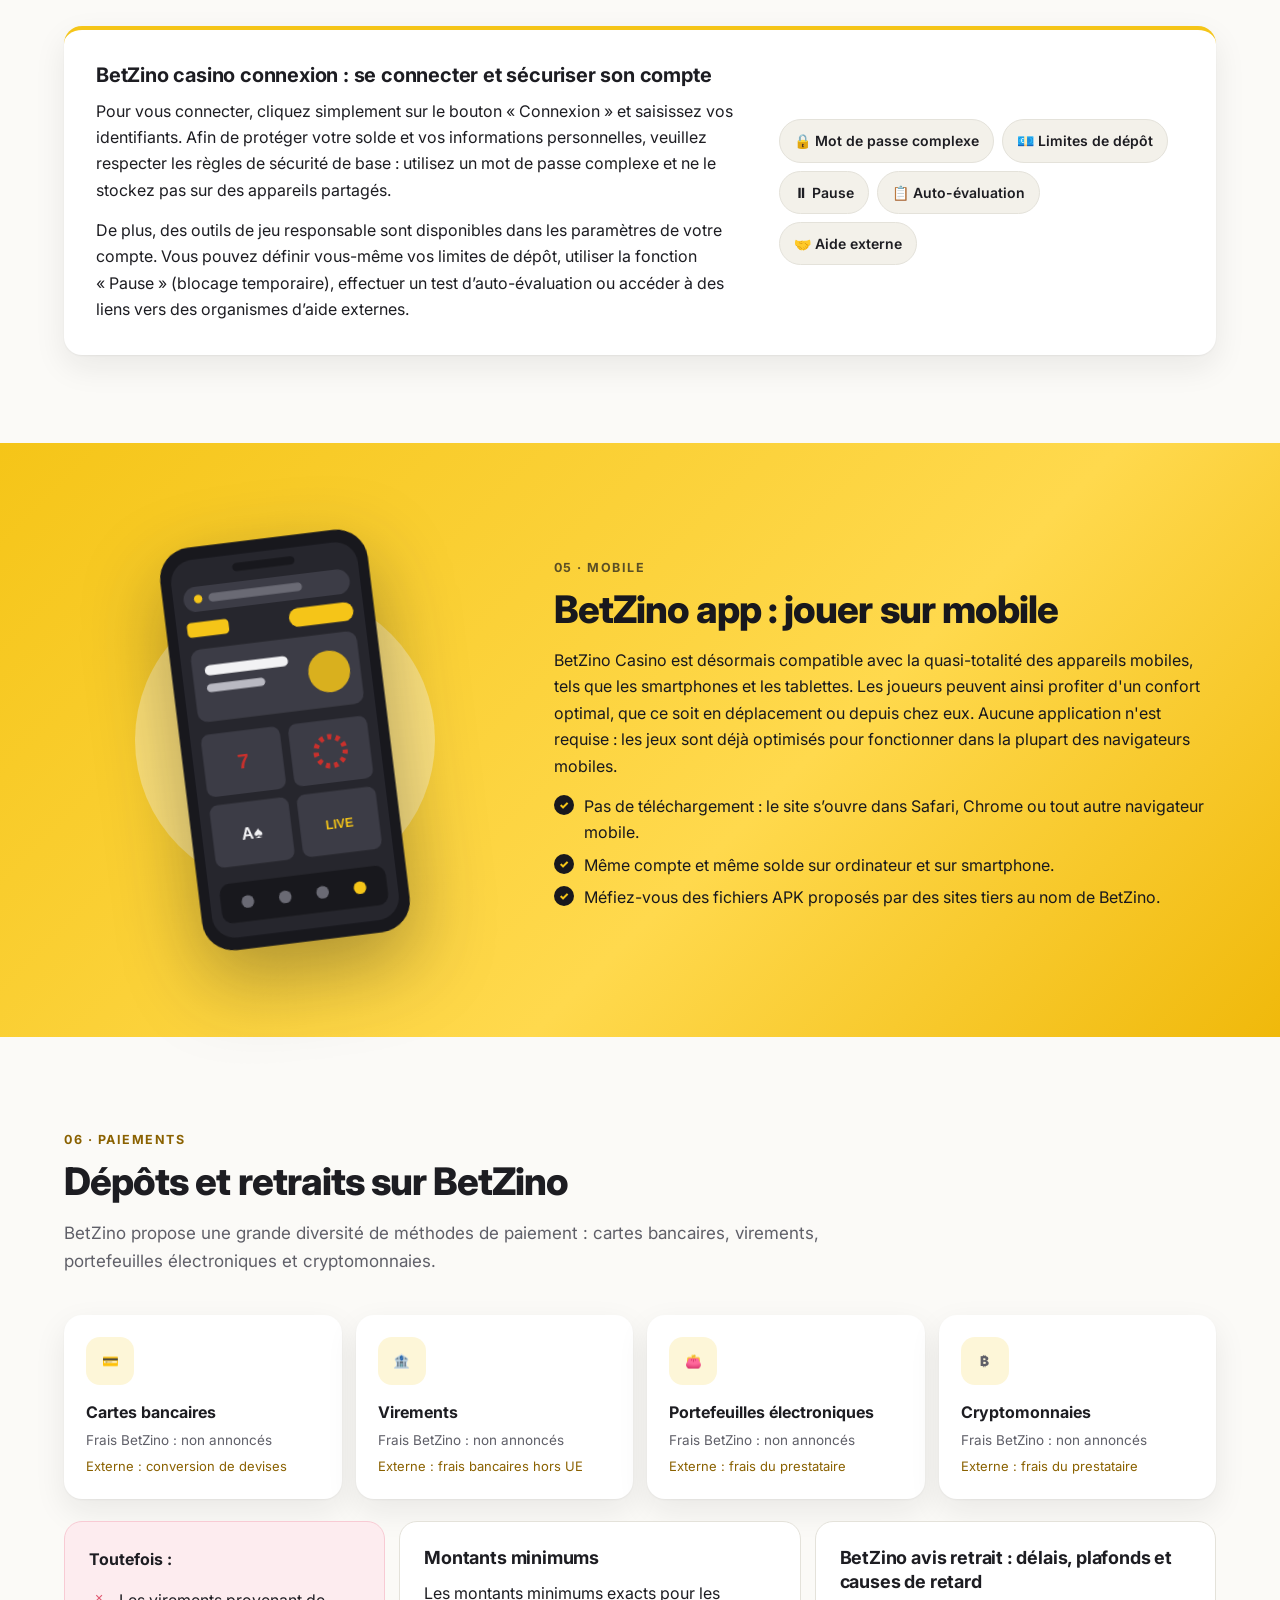
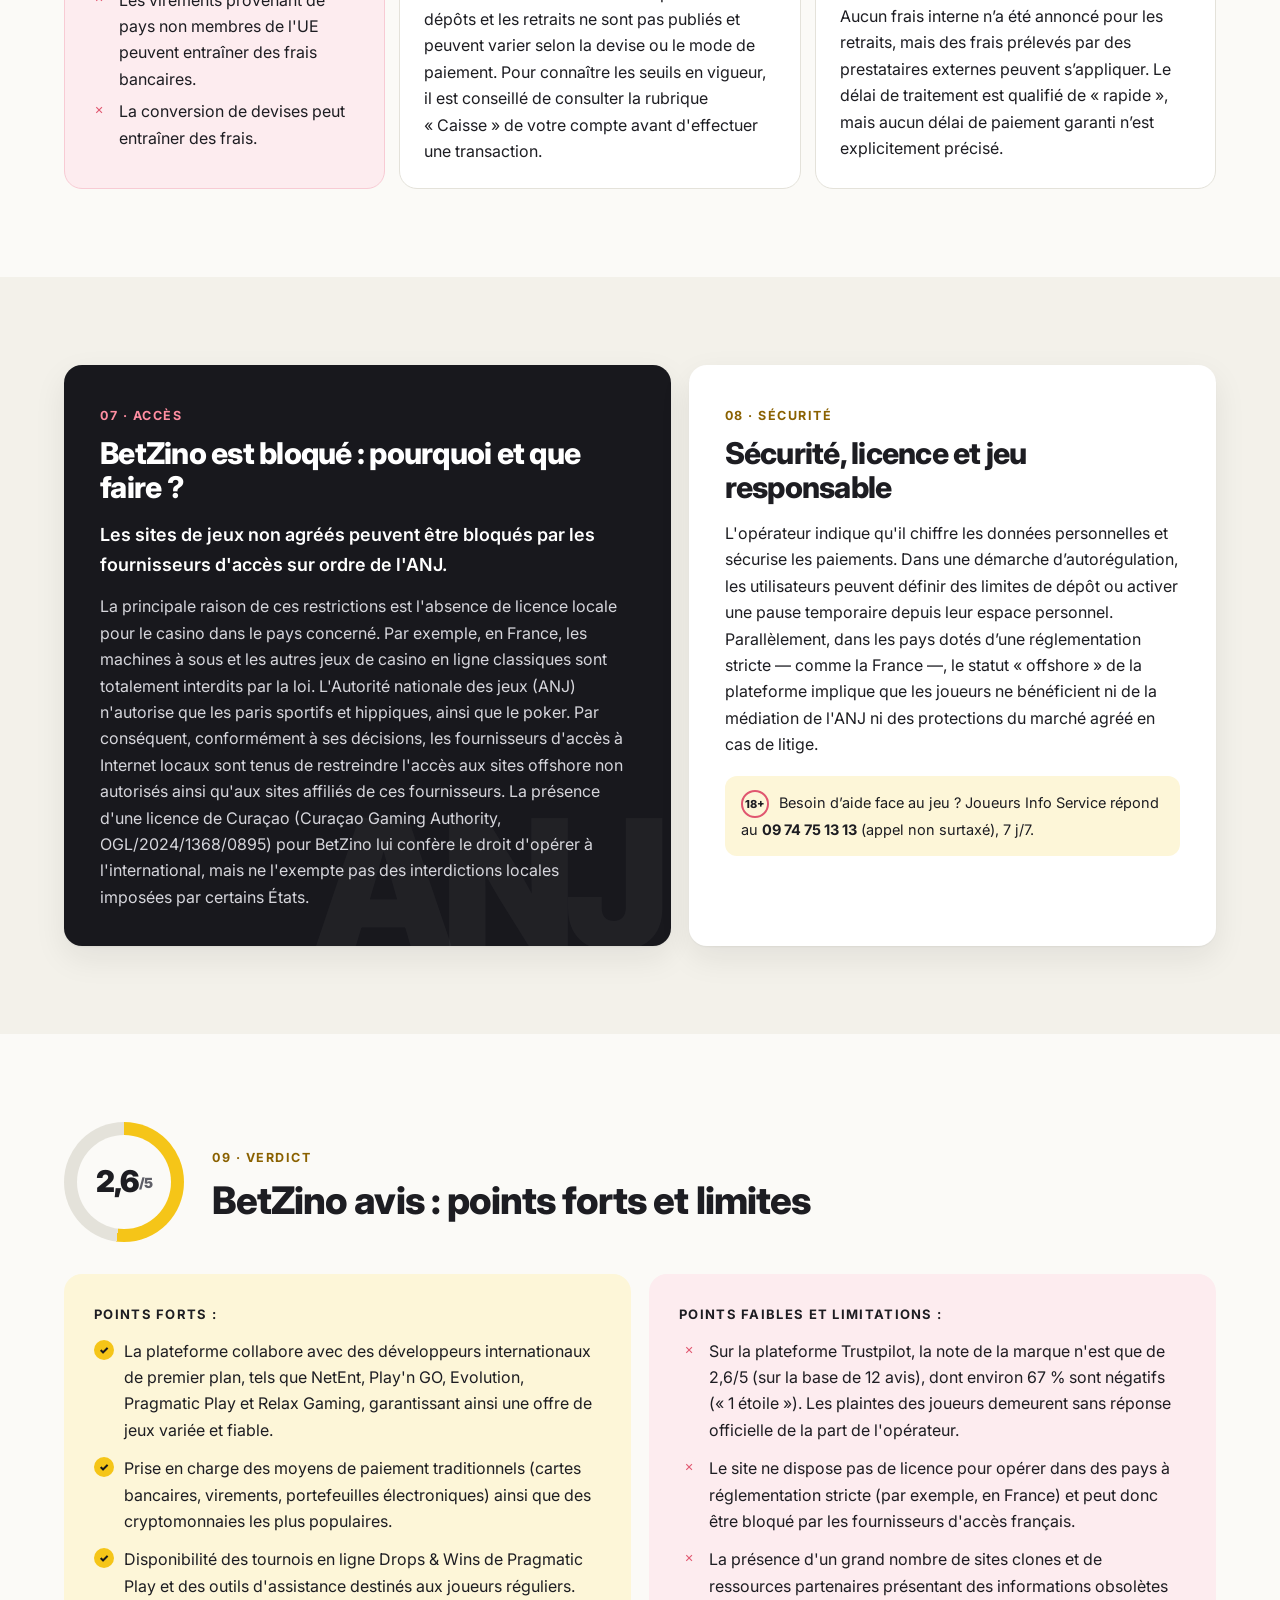
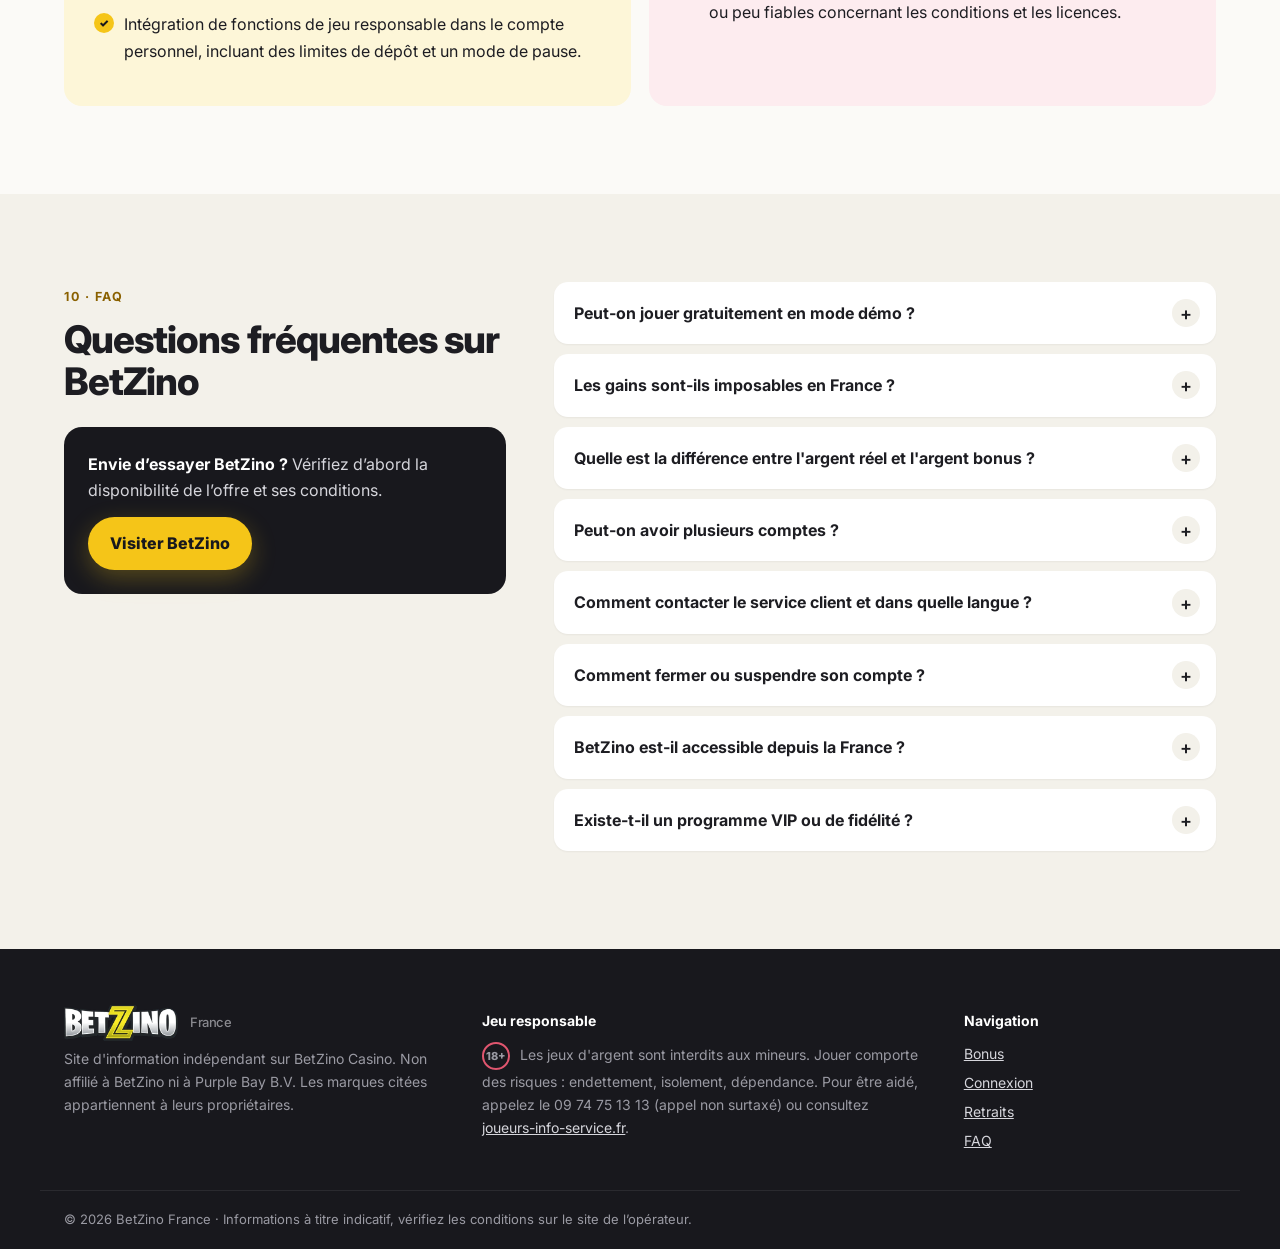
==== commit 51454f7a: "Fix modal 18+ badge layout and mobile horizontal scroll Clip page overflow-x (iOS ignores body overf" ====
--- a/index.html
+++ b/index.html
@@ -12,18 +12,18 @@
   <meta property="og:title" content="BetZino Casino : avis, bonus, jeux et connexion en France">
   <meta property="og:description" content="BetZino casino en ligne : machines à sous, jeux live, bonus, inscription et retraits. Conditions détaillées et avis à lire avant de jouer. 18+.">
   <meta property="og:url" content="https://betzino-fr.pages.dev/">
-  <meta property="og:image" content="https://betzino-fr.pages.dev/img/og-cover.png?v=6">
+  <meta property="og:image" content="https://betzino-fr.pages.dev/img/og-cover.png?v=7">
   <meta property="og:image:width" content="1200">
   <meta property="og:image:height" content="630">
   <meta name="twitter:card" content="summary_large_image">
   <meta name="theme-color" content="#18181d">
-  <link rel="icon" href="/img/favicon-32.png?v=6" sizes="32x32" type="image/png">
-  <link rel="icon" href="/img/favicon-512.png?v=6" sizes="512x512" type="image/png">
-  <link rel="apple-touch-icon" href="/img/apple-touch-icon.png?v=6">
+  <link rel="icon" href="/img/favicon-32.png?v=7" sizes="32x32" type="image/png">
+  <link rel="icon" href="/img/favicon-512.png?v=7" sizes="512x512" type="image/png">
+  <link rel="apple-touch-icon" href="/img/apple-touch-icon.png?v=7">
   <link rel="preconnect" href="https://fonts.googleapis.com">
   <link rel="preconnect" href="https://fonts.gstatic.com" crossorigin>
   <link href="https://fonts.googleapis.com/css2?family=Inter:wght@400;500;600;700;800;900&display=swap" rel="stylesheet">
-  <link rel="stylesheet" href="/css/style.css?v=6">
+  <link rel="stylesheet" href="/css/style.css?v=7">
   <script type="application/ld+json">
   {
     "@context": "https://schema.org",
@@ -57,7 +57,7 @@
 <header class="site-header">
   <div class="wrap header-row">
     <a class="logo" href="/" aria-label="BetZino France, accueil">
-      <img class="logo-img" src="/img/betzino-logo.webp?v=6" alt="BetZino" width="127" height="40">
+      <img class="logo-img" src="/img/betzino-logo.webp?v=7" alt="BetZino" width="127" height="40">
       <small>France</small>
     </a>
     <span class="header-tag"><span class="badge-18">18+</span> Guide indépendant</span>
@@ -79,10 +79,10 @@
     <figure class="hero-shot">
       <div class="browser">
         <div class="browser-bar"><i></i><i></i><i></i><span>betzino · Live Casino</span></div>
-        <img src="/img/betzino-live-casino.webp?v=6" alt="Lobby Live Casino de BetZino : blackjack, roulette et jeux télévisés" width="736" height="417">
+        <img src="/img/betzino-live-casino.webp?v=7" alt="Lobby Live Casino de BetZino : blackjack, roulette et jeux télévisés" width="736" height="417">
       </div>
       <div class="shot-mini">
-        <img src="/img/betzino-vip-niveaux.webp?v=6" alt="Niveaux VIP de BetZino" width="1200" height="536">
+        <img src="/img/betzino-vip-niveaux.webp?v=7" alt="Niveaux VIP de BetZino" width="1200" height="536">
       </div>
       <span class="chip chip-a"><b>1 000+</b> jeux annoncés</span>
       <span class="chip chip-b"><i class="live"></i> Evolution · Pragmatic Play</span>
@@ -148,7 +148,7 @@
         <!-- TEST TEXT -->
         <aside class="id-card reveal" aria-label="Fiche d’identité de BetZino">
           <div class="id-head">
-            <img src="/img/favicon-512.png?v=6" alt="" width="44" height="44">
+            <img src="/img/favicon-512.png?v=7" alt="" width="44" height="44">
             <div><strong>BetZino Casino</strong><span>Fiche d’identité</span></div>
           </div>
           <dl>
@@ -235,7 +235,7 @@
           <p>La principale nuance à retenir est la condition de mise. Le bonus est fourni par l'opérateur de la base Purple Bay et est assorti d'un x40. Le montant exact, la durée de validité et les jeux éligibles sont à consulter dans les conditions du bonus.</p>
         </div>
         <figure class="reveal">
-          <img class="rounded" src="/img/wager-x40.svg?v=6" alt="Exigence de mise x40 : un bonus de 100 € impose 4 000 € de mises avant retrait" width="760" height="250" loading="lazy">
+          <img class="rounded" src="/img/wager-x40.svg?v=7" alt="Exigence de mise x40 : un bonus de 100 € impose 4 000 € de mises avant retrait" width="760" height="250" loading="lazy">
           <figcaption>Illustration : montant de bonus fictif.</figcaption>
         </figure>
       </div>
@@ -290,7 +290,7 @@
         <figure class="reveal">
           <div class="browser browser-light">
             <div class="browser-bar"><i></i><i></i><i></i><span>betzino · S'inscrire</span></div>
-            <img src="/img/betzino-inscription.webp?v=6" alt="Formulaire d’inscription BetZino : détails personnels et détails de connexion" width="736" height="417" loading="lazy">
+            <img src="/img/betzino-inscription.webp?v=7" alt="Formulaire d’inscription BetZino : détails personnels et détails de connexion" width="736" height="417" loading="lazy">
           </div>
           <figcaption>Capture du formulaire d’inscription de BetZino (version française du site).</figcaption>
         </figure>
@@ -327,7 +327,7 @@
   <section id="app" class="block block-gold">
     <div class="wrap split split-app">
       <figure class="phone-wrap reveal">
-        <img src="/img/mobile-browser.svg?v=6" alt="Casino BetZino ouvert dans le navigateur d’un smartphone" width="220" height="400" loading="lazy">
+        <img src="/img/mobile-browser.svg?v=7" alt="Casino BetZino ouvert dans le navigateur d’un smartphone" width="220" height="400" loading="lazy">
       </figure>
       <div class="reveal">
         <span class="kicker">05 · Mobile</span>
@@ -467,7 +467,7 @@
 <footer class="site-footer">
   <div class="wrap footer-grid">
     <div>
-      <a class="logo" href="/"><img class="logo-img" src="/img/betzino-logo.webp?v=6" alt="BetZino" width="114" height="36"> <small>France</small></a>
+      <a class="logo" href="/"><img class="logo-img" src="/img/betzino-logo.webp?v=7" alt="BetZino" width="114" height="36"> <small>France</small></a>
       <p class="muted">Site d'information indépendant sur BetZino Casino. Non affilié à BetZino ni à Purple Bay B.V. Les marques citées appartiennent à leurs propriétaires.</p>
     </div>
     <div>
@@ -490,15 +490,15 @@
 <!-- TEST TEXT -->
 <dialog id="offer-modal" class="offer-modal" aria-labelledby="offer-title">
   <button class="modal-close" type="button" data-close aria-label="Fermer">×</button>
-  <img src="/img/betzino-logo.webp?v=6" alt="" width="127" height="40">
+  <img src="/img/betzino-logo.webp?v=7" alt="" width="127" height="40">
   <p class="modal-badge">Offre indisponible</p>
   <h2 id="offer-title">Cette offre n’est pas disponible actuellement</h2>
   <p>L’offre BetZino est actuellement indisponible, mais vous pouvez utiliser des bookmakers alternatifs.</p>
   <a class="btn btn-lg" href="https://vodds.com/bookmakers/?utm_source=betzino-fr" target="_blank" rel="nofollow sponsored noopener" data-cta="alternatives">Voir les alternatives</a>
-  <p class="modal-note"><span class="badge-18">18+</span> Jouer comporte des risques. Joueurs Info Service : 09 74 75 13 13.</p>
+  <p class="modal-note"><span class="badge-18">18+</span><span>Jouer comporte des risques. Joueurs Info Service : 09 74 75 13 13.</span></p>
 </dialog>
 <!-- /TEST TEXT -->
 
-<script src="/js/main.js?v=6" defer></script>
+<script src="/js/main.js?v=7" defer></script>
 </body>
 </html>
--- a/css/style.css
+++ b/css/style.css
@@ -22,7 +22,7 @@
 }
 
 *, *::before, *::after { box-sizing: border-box; }
-html { scroll-behavior: smooth; scroll-padding-top: calc(var(--header-h) + var(--subnav-h) + 16px); }
+html { overflow-x: clip; scroll-behavior: smooth; scroll-padding-top: calc(var(--header-h) + var(--subnav-h) + 16px); }
 body {
   margin: 0;
   font: 16px/1.65 Inter, system-ui, -apple-system, "Segoe UI", Roboto, sans-serif;
@@ -30,6 +30,7 @@
   background: var(--bg);
   -webkit-font-smoothing: antialiased;
   overflow-x: hidden;
+  overflow-x: clip;
 }
 img { max-width: 100%; height: auto; display: block; }
 a { color: var(--link); }
@@ -171,8 +172,7 @@
 .timeline li::before { content: ""; position: absolute; left: 0; top: 5px; width: 16px; height: 16px; border-radius: 50%; background: var(--brand); box-shadow: 0 0 0 4px var(--brand-soft); }
 
 /* id card */
-.id-card { position: sticky; top: calc(var(--header-h) + var(--subnav-h) + 24px); background: var(--night); color: #e6e6ea; border-radius: var(--radius); padding: 26px; box-shadow: 0 30px 60px rgba(24,24,29,.25); overflow: hidden; }
-.id-card::after { content: ""; position: absolute; right: -60px; top: -60px; width: 180px; height: 180px; border-radius: 50%; background: radial-gradient(circle, rgba(245,197,24,.35), transparent 70%); }
+.id-card { position: sticky; top: calc(var(--header-h) + var(--subnav-h) + 24px); background: radial-gradient(160px 160px at 100% 0%, rgba(245,197,24,.3), transparent 70%), var(--night); color: #e6e6ea; border-radius: var(--radius); padding: 26px; box-shadow: 0 30px 60px rgba(24,24,29,.25); overflow: hidden; }
 .id-head { display: flex; align-items: center; gap: 14px; padding-bottom: 18px; margin-bottom: 8px; border-bottom: 1px dashed rgba(255,255,255,.15); }
 .id-head strong { display: block; font-size: 18px; color: #fff; }
 .id-head span { font-size: 12px; text-transform: uppercase; letter-spacing: .1em; color: var(--brand); }
@@ -283,7 +283,7 @@
 .panel-alert h2 { color: #fff; }
 .panel-alert .kicker { color: #ff8ea1; }
 .panel-lead { font-size: 18px; font-weight: 600; color: #fff; }
-.watermark { position: absolute; right: -10px; bottom: -40px; font-size: 180px; font-weight: 900; letter-spacing: -.06em; color: rgba(255,255,255,.04); line-height: 1; pointer-events: none; }
+.watermark { position: absolute; right: 12px; bottom: -28px; font-size: 180px; font-weight: 900; letter-spacing: -.06em; color: rgba(255,255,255,.04); line-height: 1; pointer-events: none; }
 .helpline { display: block; margin-top: 18px; padding: 14px 16px; border-radius: 12px; background: var(--brand-soft); font-size: 14.5px; }
 
 /* verdict */
@@ -396,6 +396,7 @@
 .modal-badge { display: inline-block; margin: 0 0 12px !important; padding: 5px 12px; border-radius: 999px; background: var(--bad-soft); color: var(--bad); font-size: 12px; font-weight: 800; letter-spacing: .08em; text-transform: uppercase; }
 .modal-close { position: absolute; right: 14px; top: 12px; width: 34px; height: 34px; border: 0; border-radius: 50%; background: rgba(255,255,255,.08); color: #fff; font-size: 22px; line-height: 1; cursor: pointer; }
 .modal-close:hover { background: rgba(255,255,255,.16); }
-.modal-note { margin: 18px 0 0 !important; font-size: 12.5px; color: #9a9aa3; display: flex; align-items: center; justify-content: center; }
-.modal-note .badge-18 { width: 24px; height: 24px; font-size: 10px; }
+.modal-note { margin: 20px 0 0 !important; padding-top: 16px; border-top: 1px solid rgba(255,255,255,.08); font-size: 12.5px; line-height: 1.45; color: #9a9aa3; display: flex; align-items: center; justify-content: center; gap: 10px; text-align: left; }
+.modal-note .badge-18 { width: 30px; height: 30px; font-size: 11px; margin: 0; color: #fff; }
 @keyframes pop { from { opacity: 0; transform: translateY(12px) scale(.97); } to { opacity: 1; transform: none; } }
+.modal-close:focus:not(:focus-visible) { outline: none; }
